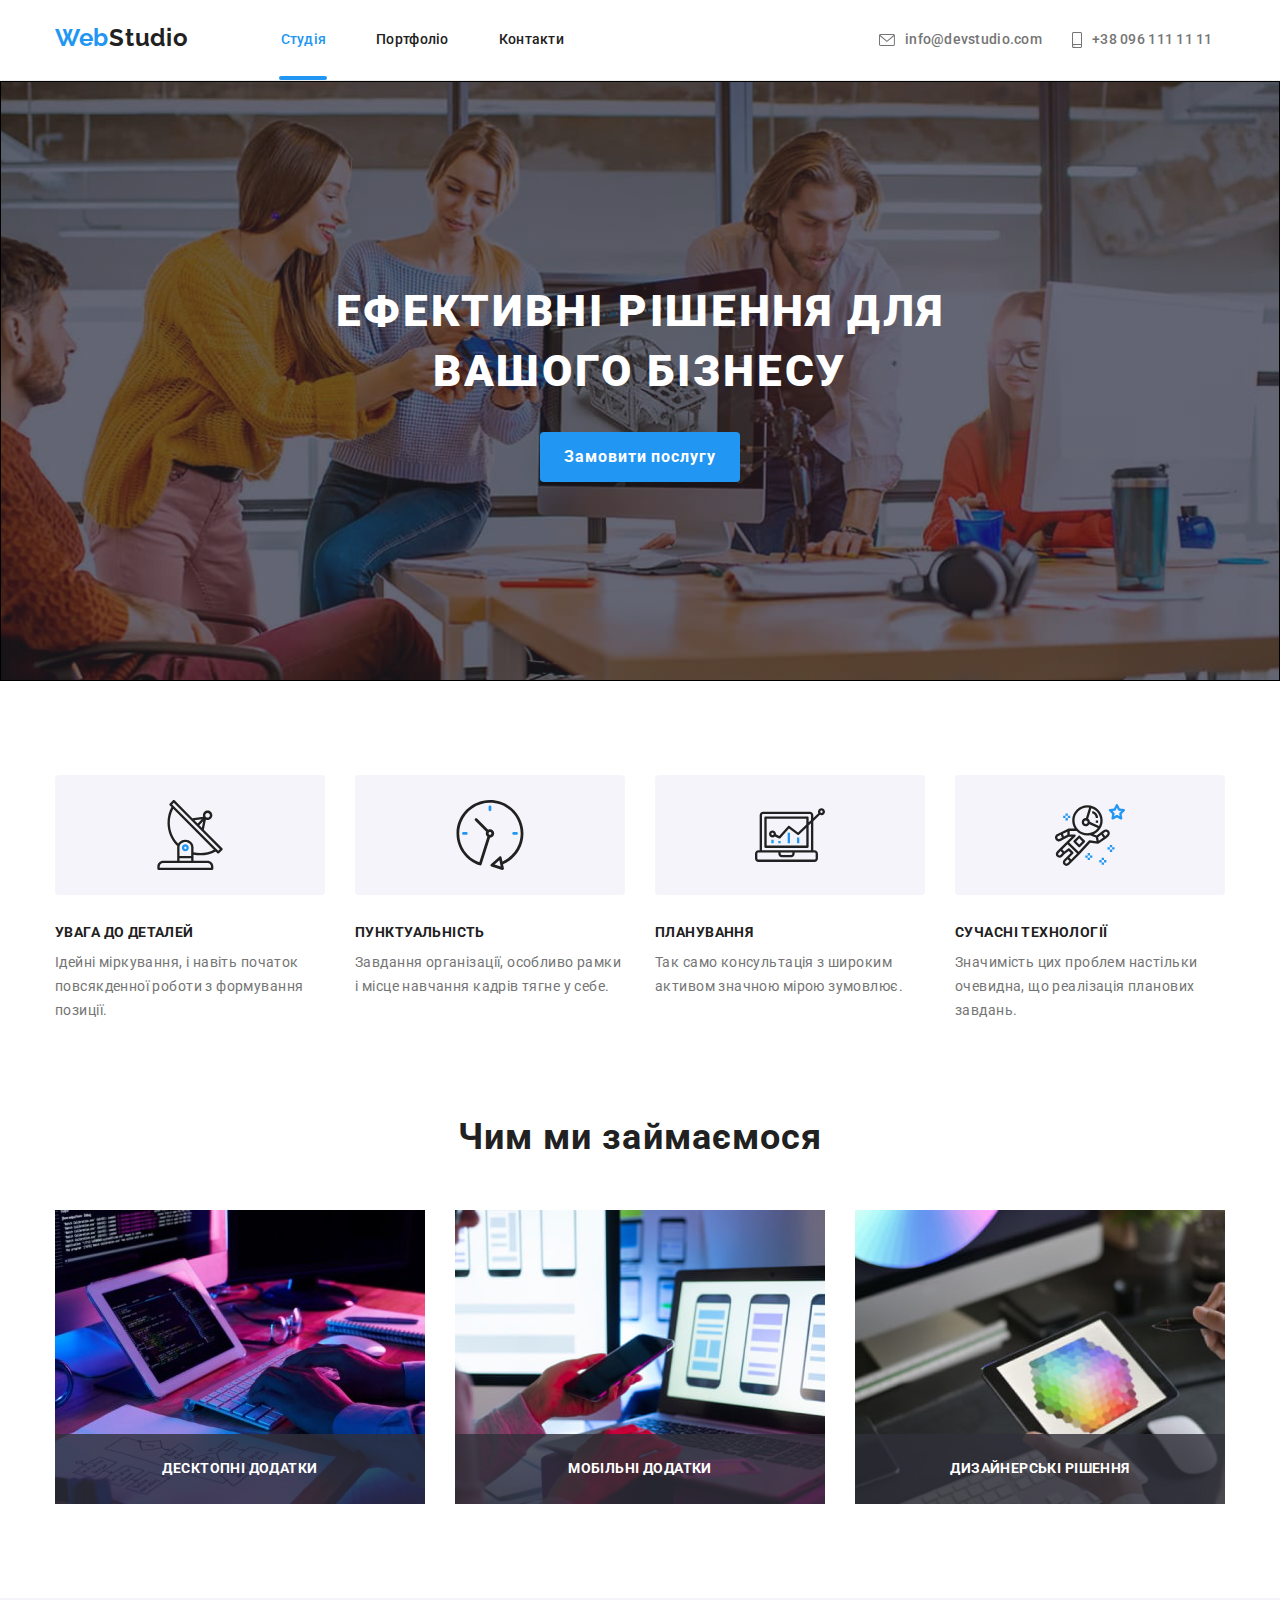
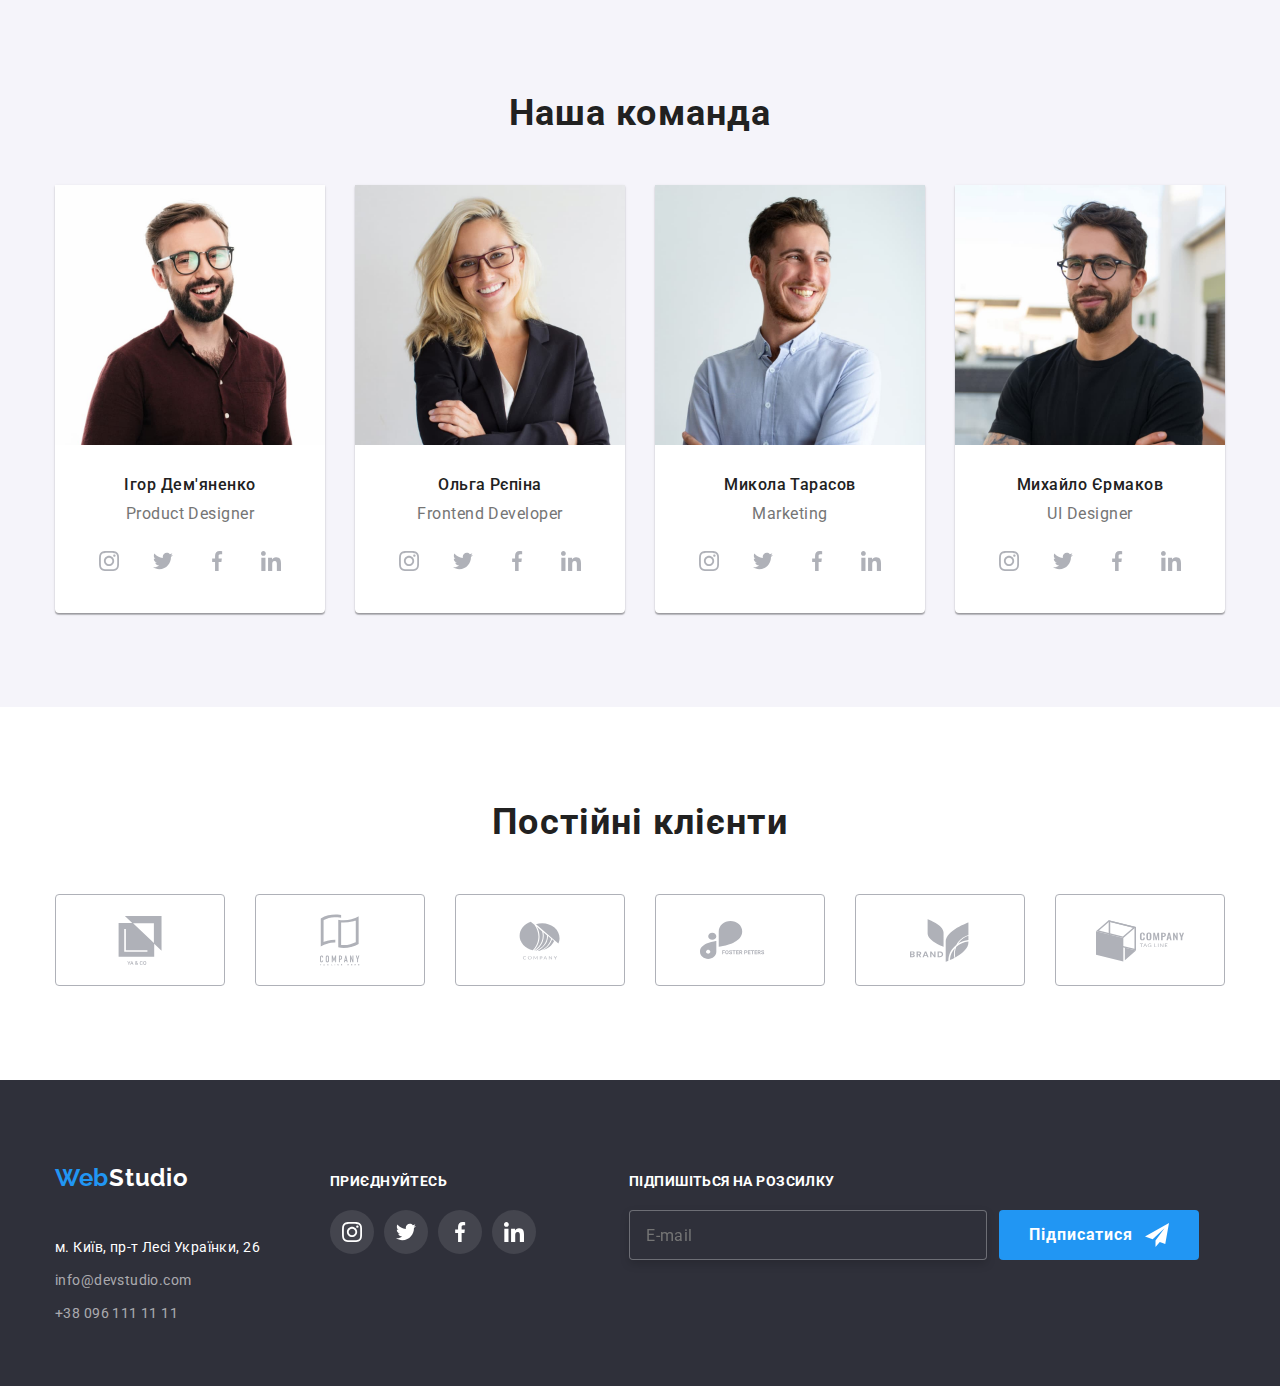
==== index.html @ 79aed702 "header-changes" ====
<!DOCTYPE html>
<html lang="en">
<head>
    <meta charset="UTF-8">
    <meta http-equiv="X-UA-Compatible" content="IE=edge">
    <meta name="viewport" content="width=device-width, initial-scale=1.0">
    <title>Document</title>
    <link href="https://fonts.googleapis.com/css2?family=Raleway:wght@700&family=Roboto:wght@400;500;700;900&display=swap"
        rel="stylesheet">
    
    <link rel="stylesheet" href="./css/main.min.css">
</head>
<body class="main-page">
     <header class="page-header">
      <div class="container flex-container">

        <div class="mobile-header">
        <a href="./index.html" class="logo"
          ><span class="logo__name-start">Web</span
          ><span class="logo__name-end logo__name-end--black">Studio</span>
        </a>

        <button
          class="menu-toggle js-open-menu"
          type="button"
          aria-expanded="false"
          aria-controls="menu-container"
        >
          <svg
            class="icon-menu"
            width="24"
            height="24"
            aria-label="Перемикач мобільного меню"
          >
            <use href="./images/icons.svg#icon-menu"></use>
          </svg>
        </button>
        </div>
        <div class="menu">
          <nav class="site-nav">
            <ul class="list-navigation">
              <li class="list-navigation__item">
                <a href="./index.html" class="list-navigation__link list-navigation__link--studio-current">Студія</a>
              </li>
              <li class="list-navigation__item">
                <a
                  href="./portfolio.html"
                  class="list-navigation__link"
                  >Портфоліо
                </a>
              </li>
              <li class="list-navigation__item">
                <a href="" class="list-navigation__link">Контакти</a>
              </li>
            </ul>

            <ul class="header-contacts">
              <li class="header-contacts__item">
                <a
                  href="mailto:info@devstudio.com"
                  class="header-contacts__link header-contacts__link--mail"
                >
                  <svg class="header-contacts__icon" width="16" height="12">
                    <use href="./images/icons.svg#icon-envelope"></use></svg
                  >info@devstudio.com
                </a>
              </li>
              <li class="header-contacts__item">
                <a
                  href="tel:+380961111111"
                  class="header-contacts__link header-contacts__link--number"
                >
                  <svg class="header-contacts__icon" width="10" height="16">
                    <use href="./images/icons.svg#icon-smartphone"></use></svg
                  >+38 096 111 11 11
                </a>
              </li>
            </ul>
          </nav>
        </div>
        </div>
      </div>
    </header>

     <div class="menu-container js-menu-container" id="mobile-menu" >
      <button
        class="menu-toggle js-close-menu"
        type="button"
        aria-expanded="false"
        aria-controls="menu-container"
      >
        <svg
          class="icon-menu"
          width="24"
          height="24"
          aria-label="Перемикач мобільного меню"
        >
          <use
            class="icon-close-mobile"
            href="/images/icons.svg#icon-close-mobile"
          ></use>
        </svg>
      </button>
          <div class="mobile-menu">
      <nav class="site-nav">
        <ul class="list-navigation">
          <li class="list-navigation__item">
            <a href="./index.html" class="list-navigation__link list-navigation__link--studio-current">Студія</a>
          </li>
          <li class="list-navigation__item">
            <a
              href="./portfolio.html"
              class="list-navigation__link"
              >Портфоліо
            </a>
          </li>
          <li class="list-navigation__item">
            <a href="" class="list-navigation__link">Контакти</a>
          </li>
        </ul>

        <ul class="header-contacts">
          <li class="header-contacts__item">
            <a
              href="mailto:info@devstudio.com"
              class="header-contacts__link header-contacts__link--mail"
            >
              <svg class="header-contacts__icon" width="16" height="12">
                <use href="./images/icons.svg#icon-envelope"></use></svg
              >info@devstudio.com
            </a>
          </li>
          <li class="header-contacts__item">
            <a
              href="tel:+380961111111"
              class="header-contacts__link header-contacts__link--number"
            >
              <svg class="header-contacts__icon" width="10" height="16">
                <use href="./images/icons.svg#icon-smartphone"></use></svg
              >+38 096 111 11 11
            </a>
          </li>
        </ul>
        <ul class="social-media-list">
          <li class="social-media-list__item">
            <a class="social-media-list__link" href="#">Instagram</a>
          </li>
          <li class="social-media-list__item">
            <a class="social-media-list__link" href="#">Twitter</a>
          </li>
          <li class="social-media-list__item">
            <a class="social-media-list__link" href="#">Facebook</a>
          </li>
          <li
            class="social-media-list__item social-media-list__item--without-elem"
          >
            <a class="social-media-list__link" href="#">LinkedIn</a>
          </li>
        </ul>
      </nav>
      </div>
    </div>
    <main>
    <section class="hero">
        <div class="title-box">
        <h1 class="hero__title">Ефективні рішення для вашого бізнесу</h1>
        <button type="button" class="hero__button" data-modal-open>Замовити послугу</button>
        </div>
        <div class="backdrop  is-hidden" data-modal>
            <div class="modal">
                <button type="button" class="close-button" data-modal-close>
                    <svg width="18" height="18" class="close-button__icon">
                        <use href="./images/icons.svg#icon-close"></use>
                    </svg>
                </button>
            
               
                <form class="form">
                    <p class="form__title">Залиште свої дані, ми вам передзвонимо</p>
                <div class="form-field">
                <label for="name" class="form-field__name">Ім'я</label>
                <input type="text" name="name" id="name" class="form-field__input">
                <svg width="18" height="18" class="form-field__icon">
                    <use href="./images/icons.svg#icon-person"></use>
                    </svg>
                </div>
                <div class="form-field">
                <label id="tel" class="form-field__name">Телефон</label>
                
                <input type="text" name="tel" id="tel" class="form-field__input">
                <svg width="18" height="18" class="form-field__icon">
                    <use href="./images/icons.svg#icon-phone"></use>
                </svg>
                </div>
                <div class="form-field">
                <label for="email" class="form-field__name">Пошта</label>
                
                <input type="email" name="email" id="email" class="form-field__input">
                <svg width="18" height="18" class="form-field__icon">
                    <use href="./images/icons.svg#icon-email"></use>
                </svg>
                </div>
                <div class="form-field">
                <label for="comment" class="form-field__name">Коментар</label>
                <textarea name="comment" id="comment" placeholder="Введіть текст" class="form-field__comment"></textarea>
                </div>
                <div class="policy">
                <label for="policy" class="policy__text">
                    <input type="checkbox" name="policy" id="policy" class="policy__checkbox">
                    <svg width="11" height="8" class="policy__icon">
                        <use href="./images/icons.svg#icon-check"></use>
                    </svg>
                    Погоджуюся з розсилкою та приймаю<a href="#" class="policy__link">Умови договору</a></label>
                </div>
                <button type="submit" class="form__button">Відправити</button>
                </form>
            </div>
        </div>
    </section>
    <div>
        <section class="properties">
            <div class="container">
            <h2 class="visually-hidden">Особливості</h2>
            <ul class="peculiarities">
                <li class="peculiarities__item">
                    <div class="peculiarities__image">
                        <svg width="70" height="70">
                            <use href="./images/icons.svg#icon-antenna"></use>
                        </svg>
                    </div>
                    <h3 class="peculiarities__title">УВАГА ДО ДЕТАЛЕЙ</h3>
                    <p class="peculiarities__text">Ідейні міркування, і навіть початок повсякденної роботи з формування позиції.</p>
                </li>
                <li class="peculiarities__item">
                     <div class="peculiarities__image">
                        <svg width="70" height="70">
                            <use href="./images/icons.svg#icon-clock"></use>
                        </svg>
                     </div>                     
                    <h3 class="peculiarities__title">ПУНКТУАЛЬНІСТЬ</h3>
                    <p class="peculiarities__text">Завдання організації, особливо рамки і місце навчання кадрів тягне у себе.</p>
                </li>
                <li class="peculiarities__item">
                     <div class="peculiarities__image">
                        <svg width="70" height="70">
                            <use href="./images/icons.svg#icon-diagram"></use>
                        </svg>
                     </div>
                    <h3 class="peculiarities__title">ПЛАНУВАННЯ</h3>
                    <p class="peculiarities__text">Так само консультація з широким активом значною мірою зумовлює.</p>
                </li>
                <li class="peculiarities__item">
                     <div class="peculiarities__image">
                        <svg width="70" height="70">
                            <use href="./images/icons.svg#icon-astronaut"></use>
                        </svg>
                     </div>
                    <h3 class="peculiarities__title">СУЧАСНІ ТЕХНОЛОГІЇ</h3>
                    <p class="peculiarities__text">Значимість цих проблем настільки очевидна, що реалізація планових завдань.</p>
                </li>
            </ul>
        </div>
                </section>
             <section class="description">
                <div class="container">
            <h2 class="title">Чим ми займаємося</h2>
            <ul class="works">
                <li class="works__item">
                    <div>
                    <img src="./images/box1.jpg" alt="Робота з десктоп" width="370" height="294" class="works__image">
                    </div>
                    <p class="works__label">Десктопні додатки</p>
                </li>
                <li class="works__item">
                    <div>
                    <img src="./images/box2.jpg" alt="Робота з мобільними пристроями" width="370" height="294" class="works__image">
                    </div>
                    <p class="works__label">Мобільні додатки</p>
                </li>
                <li class="works__item">
                    <div>
                    <img src="./images/box3.jpg" alt="Робота з планшетами" width="370" height="294" class="works__image">
                    </div>
                    <p class="works__label">Дизайнерські рішення</p>
                </li>
            </ul>
            </div>
        </section>
   
    <section class="team-section">
        <div class="container">
        <h2 class="title">Наша команда</h2>
        <ul class="team">
            <li class="team__item">
                <div class="team__content">
                    
               <img src="./images/photo1.jpg" alt="Фото Ігора" class="team__photo">
               
               <h3 class="team__name">Ігор Дем'яненко</h3>
                <p class="team__position">Product Designer</p>
                <ul class="soc-med">
                    <li class="soc-med__item">
                        <a href="" class="soc-med__link">
                            <svg width="20" height="20">
                                <use href="./images/icons.svg#icon-instagram"></use>
                            </svg>
                        </a>
                    </li>
                    <li class="soc-med__item">
                        <a href="" class="soc-med__link">
                            <svg width="20" height="20">
                                <use href="./images/icons.svg#icon-twitter"></use>
                            </svg>
                        </a>
                    </li>
                    <li class="soc-med__item">
                        <a href="" class="soc-med__link">
                            <svg width="20" height="20">
                                <use href="./images/icons.svg#icon-facebook"></use>
                            </svg>
                        </a>
                    </li>
                    <li class="soc-med__item">
                        <a href="" class="soc-med__link">
                            <svg width="20" height="20">
                                <use href="./images/icons.svg#icon-linkedin"></use>
                            </svg>
                        </a>
                    </li>
                </ul>
               
            </div>
            </li>
            <li class="team__item">
                <div class="team__content">
                    
                <img src="./images/photo2.jpg" alt="Фото Ольги" class="team__photo">
                
                <h3 class="team__name">Ольга Рєпіна</h3>
                <p class="team__position">Frontend Developer</p>
                <ul class="soc-med">
                    <li class="soc-med__item">
                        <a href="" class="soc-med__link">
                            <svg width="20" height="20">
                                <use href="./images/icons.svg#icon-instagram"></use>
                            </svg>
                        </a>
                    </li>
                    <li class="soc-med__item">
                        <a href="" class="soc-med__link">
                            <svg width="20" height="20">
                                <use href="./images/icons.svg#icon-twitter"></use>
                            </svg>
                        </a>
                    </li>
                    <li class="soc-med__item">
                        <a href="" class="soc-med__link">
                            <svg width="20" height="20">
                                <use href="./images/icons.svg#icon-facebook"></use>
                            </svg>
                        </a>
                    </li>
                    <li class="soc-med__item">
                        <a href="" class="soc-med__link">
                            <svg width="20" height="20">
                                <use href="./images/icons.svg#icon-linkedin"></use>
                            </svg>
                        </a>
                    </li>
                </ul>
                </div>
            </li>
            <li class="team__item">
                <div class="team__content">
                    
                <img src="./images/photo3.jpg" alt="Фото Миколи" class="team__photo">
                
                <h3 class="team__name">Микола Тарасов</h3>
                <p class="team__position">Marketing</p>
            <ul class="soc-med">
                <li class="soc-med__item">
                    <a href="" class="soc-med__link">
                        <svg width="20" height="20">
                            <use href="./images/icons.svg#icon-instagram"></use>
                        </svg>
                    </a>
                </li>
                <li class="soc-med__item">
                    <a href="" class="soc-med__link">
                        <svg width="20" height="20">
                            <use href="./images/icons.svg#icon-twitter"></use>
                        </svg>
                    </a>
                </li>
                <li class="soc-med__item">
                    <a href="" class="soc-med__link">
                        <svg width="20" height="20">
                            <use href="./images/icons.svg#icon-facebook"></use>
                        </svg>
                    </a>
                </li>
                <li class="soc-med__item">
                    <a href="" class="soc-med__link">
                        <svg width="20" height="20">
                            <use href="./images/icons.svg#icon-linkedin"></use>
                        </svg>
                    </a>
                </li>
            </ul>
                </div>
            </li>
            <li class="team__item">
                <div class="team__content">
                    
                <img src="./images/photo4.jpg" alt="Фото Михайла" class="team__photo">
                
                <h3 class="team__name">Михайло Єрмаков</h3>
                <p class="team__position">UI Designer</p>
                <ul class="soc-med">
                    <li class="soc-med__item">
                        <a href="" class="soc-med__link">
                            <svg width="20" height="20">
                                <use href="./images/icons.svg#icon-instagram"></use>
                            </svg>
                        </a>
                    </li>
                    <li class="soc-med__item">
                        <a href="" class="soc-med__link">
                            <svg width="20" height="20">
                                <use href="./images/icons.svg#icon-twitter"></use>
                            </svg>
                        </a>
                    </li>
                    <li class="soc-med__item">
                        <a href="" class="soc-med__link">
                            <svg width="20" height="20">
                                <use href="./images/icons.svg#icon-facebook"></use>
                            </svg>
                        </a>
                    </li>
                    <li class="soc-med__item">
                        <a href="" class="soc-med__link">
                            <svg width="20" height="20">
                                <use href="./images/icons.svg#icon-linkedin"></use>
                            </svg>
                        </a>
                    </li>
                </ul>
                </div>
            </li>
        </ul>
        </div>
    </section>
    <section class="clients-section">
        <div class="container">
        <h2 class="title">Постійні клієнти</h2>
        <ul class="clients">
            <li class="clients__item">
                <a href="" class="clients__link">
                    <svg width="44.27" height="49.23">
                        <use href="./images/icons.svg#icon-group"></use>
                    </svg>
                </a>
            </li>
            <li class="clients__item">
                <a href="" class="clients__link">
                    <svg width="40" height="52">
                        <use href="./images/icons.svg#icon-group-1"></use>
                    </svg>
                </a>
            </li>
            <li class="clients__item">
                <a href="" class="clients__link">
                    <svg width="41" height="42.6">
                        <use href="./images/icons.svg#icon-group-2"></use>
                    </svg>
                </a>
            </li>
            <li class="clients__item">
                <a href="" class="clients__link">
                    <svg width="79.66" height="42.02">
                        <use href="./images/icons.svg#icon-group-3"></use>
                    </svg>
                </a>
            </li>
            <li class="clients__item">
                <a href="" class="clients__link">
                    <svg width="59" height="47">
                        <use href="./images/icons.svg#icon-group-4"></use>
                    </svg>
                </a>
            </li>
            <li class="clients__item">
                <a href="" class="clients__link">
                    <svg width="88.48" height="45.44">
                        <use href="./images/icons.svg#icon-group-5"></use>
                    </svg>
                </a>
            </li>
        </ul>
        </div>
    </section>
    </main>
    <footer class="footer">
        <div class="container footer-container">
            <div class="tablet-container"> 
               <div class="footer-adress">
                <a href="./index.html" class="logo"><span class="logo__name-start">Web</span><span class="logo__name-end logo__name-end--white">Studio</span></a>
            
                <address>
            <ul class="footer-contacts">
                <li class="footer-contacts__item">
                    <a href="https://www.google.com/maps/place/%D0%B1%D1%83%D0%BB%D1%8C%D0%B2%D0%B0%D1%80+%D0%9B%D0%B5%D1%81%D1%96+%D0%A3%D0%BA%D1%80%D0%B0%D1%97%D0%BD%D0%BA%D0%B8,+26,+%D0%9A%D0%B8%D1%97%D0%B2,+02000/@50.4265807,30.5361971,17z/data=!3m1!4b1!4m5!3m4!1s0x40d4cf0e033ecbe9:0x57a4dffefec77da0!8m2!3d50.4265807!4d30.5383858" target="_blank" title="noopener noreferrer" class="footer-contacts__link footer-contacts__link--white">м. Київ, пр-т Лесі Українки, 26
                    </a>
                </li>
                <li class="footer-contacts__item">
                     <a href="mailto:info@devstudio.com" class="footer-contacts__link">info@devstudio.com</a>
               </li>
               <li class="footer-contacts__item">
                    <a href="tel:+380961111111" class="footer-contacts__link">+38 096 111 11 11</a>
              </li>
            </ul>
        </address>
        </div>
        
        <div class="social-media">
        <p class="footer-text">приєднуйтесь</p>
        <ul class="footer-soc-med">
            <li class="soc-med__item">
                <a href="" class="soc-med__link soc-med__link--footer">
                    <svg width="20" height="20">
                        <use href="./images/icons.svg#icon-instagram"></use>
                    </svg>
                </a>
            </li>
            <li class="soc-med__item">
                <a href="" class="soc-med__link soc-med__link--footer">
                    <svg width="20" height="20">
                        <use href="./images/icons.svg#icon-twitter"></use>
                    </svg>
                </a>
            </li>
            <li class="soc-med__item">
                <a href="" class="soc-med__link soc-med__link--footer">
                    <svg width="20" height="20">
                        <use href="./images/icons.svg#icon-facebook"></use>
                    </svg>
                </a>
            </li>
            <li class="soc-med__item">
                <a href="" class="soc-med__link soc-med__link--footer">
                    <svg width="20" height="20">
                        <use href="./images/icons.svg#icon-linkedin"></use>
                    </svg>
                </a>
            </li>
        </ul>
        </div>
        </div>
        <div class="footer-send">
            <div class="field">
        <label for="send" class="field__label">Підпишіться на розсилку</label>
        <input type="email" name="send" id="send" placeholder="E-mail" class="field__input">
            </div>
        <button type="submit" class="send-button">Підписатися
            <svg width="24" height="24" class="send-button__icon">
                <use href="./images/icons.svg#icon-send"></use>
            </svg>
        </button>
        </div>

        </div>
      
    </footer>
    <script src="./mobile-menu.js"></script>
    <script src="./modal.js"></script>

</body>
</html>
---- css/main.min.css ----
/*! modern-normalize v1.1.0 | MIT License | https://github.com/sindresorhus/modern-normalize */*,::before,::after{box-sizing:border-box}html{line-height:1.15;-webkit-text-size-adjust:100%;-moz-tab-size:4;tab-size:4}body{margin:0;font-family:system-ui,-apple-system,"Segoe UI",Roboto,Helvetica,Arial,sans-serif,"Apple Color Emoji","Segoe UI Emoji"}hr{height:0;color:inherit}abbr[title]{text-decoration:underline dotted}b,strong{font-weight:bolder}code,kbd,samp,pre{font-family:ui-monospace,SFMono-Regular,Consolas,"Liberation Mono",Menlo,monospace;font-size:1em}small{font-size:80%}sub,sup{font-size:75%;line-height:0;position:relative;vertical-align:baseline}sub{bottom:-0.25em}sup{top:-0.5em}table{text-indent:0;border-color:inherit}button,input,optgroup,select,textarea{font-family:inherit;font-size:100%;line-height:1.15;margin:0}button,select{text-transform:none}button,[type=button],[type=reset],[type=submit]{-webkit-appearance:button}::-moz-focus-inner{border-style:none;padding:0}:-moz-focusring{outline:1px dotted ButtonText}:-moz-ui-invalid{box-shadow:none}legend{padding:0}progress{vertical-align:baseline}::-webkit-inner-spin-button,::-webkit-outer-spin-button{height:auto}[type=search]{-webkit-appearance:textfield;outline-offset:-2px}::-webkit-search-decoration{-webkit-appearance:none}::-webkit-file-upload-button{-webkit-appearance:button;font:inherit}summary{display:list-item}.visually-hidden{position:absolute;width:1px;height:1px;margin:-1px;border:0;padding:0;white-space:nowrap;clip-path:inset(100%);clip:rect(0 0 0 0);overflow:hidden}.send-button,.form__button,.hero__button{display:flex;align-items:center;justify-content:center;font-weight:700;font-size:16px;line-height:1.87;letter-spacing:.06em;border:none;border-radius:4px;min-width:200px;height:50px;background-color:#2196f3;color:#fff;cursor:pointer}.main-page{color:#212121;background-color:#fff;font-family:Roboto,sans-serif;letter-spacing:.03em}.container{padding-left:15px;padding-right:15px;margin-left:auto;margin-right:auto}@media screen and (min-width: 480px){.container{width:480px}}@media screen and (min-width: 768px){.container{width:768px}}@media screen and (min-width: 1200px){.container{width:1200px}}@media screen and (min-width: 480px)and (max-width: 767px){.container{position:relative;overflow:hidden}}p,h1,h2,h3{margin-top:0;margin-bottom:0}ul{list-style:none;margin:0;padding:0}a{color:inherit;text-decoration:none;transition-duration:250ms;transition-timing-function:cubic-bezier(0.4, 0, 0.2, 1)}img{display:block;height:auto;width:100%}.page-header{border-bottom:1px solid #ececec}.flex-container{display:flex}@media screen and (min-width: 768px){.site-nav{display:flex;align-items:center;justify-content:center}}@media screen and (max-width: 767px){.mobile-header{display:flex}}@media screen and (max-width: 767px){.menu-toggle{display:flex;align-items:center;justify-content:center;min-width:40px;min-height:40px;border:none;background-color:rgba(0,0,0,0);padding:0;margin-left:276px;margin-top:auto;margin-bottom:auto;cursor:pointer}}@media screen and (min-width: 768px){.menu-container,.menu-toggle{display:none}}@media screen and (max-width: 767px){.menu-container{z-index:10;position:absolute;background-color:#fff;top:0;right:0;width:100%;padding-top:48px;padding-left:40px;transform:translateX(100%);transition:transform 250ms cubic-bezier(0.4, 0, 0.2, 1)}.menu-container .menu-toggle{position:absolute;top:10px;right:15px;transition:color 250ms cubic-bezier(0.4, 0, 0.2, 1)}.menu-container .menu-toggle:hover,.menu-container .menu-toggle:focus{color:#2196f3}}@media screen and (max-width: 767px){.menu-container.is-open{transform:translateX(0)}}@media screen and (max-width: 767px){.menu{display:none}}@media screen and (max-width: 767px){.list-navigation{margin-bottom:302px}}@media screen and (min-width: 768px){.list-navigation{display:flex;align-items:center;justify-content:center;margin-left:87px;margin-right:96px}}@media screen and (min-width: 1200px){.list-navigation{margin-left:92px;margin-right:315px}}@media screen and (max-width: 767px){.list-navigation__item+.list-navigation__item{margin-top:35px}}@media screen and (min-width: 768px){.list-navigation__item:not(:last-child){margin-right:50px}}@media screen and (max-width: 767px){.list-navigation__link{font-weight:500;font-size:40px;line-height:1.17;letter-spacing:.02em}.list-navigation__link--studio-current,.list-navigation__link--portfolio-current{color:#2196f3}}@media screen and (min-width: 768px){.list-navigation__link{display:flex;align-items:center;justify-content:center;font-weight:500;font-size:14px;line-height:1.14;letter-spacing:.02em;padding-top:32px;padding-bottom:32px;color:#212121}.list-navigation__link--studio-current,.list-navigation__link--portfolio-current{position:relative;color:#2196f3}.list-navigation__link--studio-current::after,.list-navigation__link--portfolio-current::after{position:absolute;bottom:0;content:"";width:100%;height:4px;border-radius:2px;background-color:#2196f3}.list-navigation__link:hover,.list-navigation__link:focus{color:#2196f3;transform:250ms cubic-bezier(0.4, 0, 0.2, 1)}}@media screen and (min-width: 768px)and (min-width: 1200px){.list-navigation__link--studio-current::after{width:48px}.list-navigation__link--portfolio-current::after{width:78px}}@media screen and (max-width: 767px){.header-contacts{display:flex;flex-direction:column-reverse;margin-bottom:64px}}@media screen and (min-width: 1200px){.header-contacts{display:flex;align-items:center;justify-content:center}}@media screen and (max-width: 767px){.header-contacts__item+.header-contacts__item{margin-bottom:32px}}@media screen and (min-width: 768px)and (max-width: 1199px){.header-contacts__item+.header-contacts__item{margin-top:10px}}@media screen and (min-width: 1200px){.header-contacts__item+.header-contacts__item{margin-left:30px}}.header-contacts__link{color:#757575}@media screen and (max-width: 767px){.header-contacts__link--number{font-weight:500;font-size:34px;line-height:1.18;letter-spacing:.02em;color:#2196f3}.header-contacts__link--mail{font-weight:500;font-size:24px;line-height:1.17;letter-spacing:.02em}}@media screen and (min-width: 768px){.header-contacts__link{font-weight:500;font-size:12px;line-height:1.17;letter-spacing:.02em;display:flex}}@media screen and (min-width: 1200px){.header-contacts__link{display:flex;align-items:center;justify-content:center;font-weight:500;font-size:14px;line-height:1.14;letter-spacing:.02em;padding-top:32px;padding-bottom:32px}.header-contacts__link:hover,.header-contacts__link:focus{color:#2196f3;transform:250ms cubic-bezier(0.4, 0, 0.2, 1)}}@media screen and (max-width: 767px){.header-contacts__icon{display:none}}@media screen and (min-width: 768px){.header-contacts__icon{margin-right:8px;fill:currentColor}}@media screen and (min-width: 1200px){.header-contacts__icon{margin-right:10px}}.social-media-list{display:none}@media screen and (max-width: 767px){.social-media-list{display:flex}}@media screen and (max-width: 767px){.social-media-list__item{display:flex;align-items:center}.social-media-list__item::after{display:block;content:"";margin-right:10px;margin-left:10px;width:22px;height:0;border:1px solid rgba(33,33,33,.2);transform:rotate(90deg)}.social-media-list__item--without-elem::after{display:none}}@media screen and (max-width: 767px){.social-media-list__link{font-weight:500;font-size:18px;line-height:1.22;letter-spacing:.02em;color:#2196f3}}.logo{display:block;font-weight:700;font-size:24px;line-height:1.17;letter-spacing:.03em;font-family:Raleway,sans-serif;padding-top:24px;padding-bottom:24px}@media screen and (max-width: 767px){.logo{padding-top:16px;padding-bottom:16px}}.logo__name-start{color:#2196f3}.logo__name-end--black{color:#212121}.logo__name-end--white{color:#fff}.hero{padding-top:118px;padding-bottom:118px;height:400px;max-width:1600px;margin-left:auto;margin-right:auto;background-image:linear-gradient(to right, rgba(47, 48, 58, 0.4), rgba(47, 48, 58, 0.4)),url("../images/header-img.jpg");border:1px solid #000;background-repeat:no-repeat;background-position:center;background-size:cover;background-color:#c4c4c4}@media screen and (min-width: 1200px){.hero{padding-top:200px;padding-bottom:200px;height:600px}}.title-box{max-width:360px;margin-left:auto;margin-right:auto;text-align:center}@media screen and (min-width: 1200px){.title-box{max-width:700px}}.hero__title{font-weight:900;font-size:26px;line-height:1.61;letter-spacing:.06em;text-transform:uppercase;margin-bottom:30px;color:#fff}@media screen and (min-width: 1200px){.hero__title{font-weight:900;font-size:44px;line-height:1.36;letter-spacing:.06em}}.hero__button{margin-left:auto;margin-right:auto}@media screen and (min-width: 1200px){.hero__button{transition-duration:250ms;transition-timing-function:cubic-bezier(0.4, 0, 0.2, 1)}.hero__button .hero-button:hover,.hero__button .hero-button:focus{background-color:#188ce8;transform:250ms cubic-bezier(0.4, 0, 0.2, 1)}}.backdrop{position:fixed;top:0;left:0;width:100%;height:100%;background-color:rgba(0,0,0,.2);opacity:1;transition:opacity 250ms cubic-bezier(0.4, 0, 0.2, 1);z-index:9;overflow-y:scroll}.backdrop.is-hidden{opacity:0;pointer-events:none}.backdrop.is-hidden.modal{transform:translate(-50%, -50%)}.modal{position:absolute;width:450px;height:609px;border-radius:4px;background-color:#fff;top:50%;left:50%;transform:translate(-50%, -50%);transition:transform 250ms cubic-bezier(0.4, 0, 0.2, 1)}@media screen and (min-width: 1200px){.modal{width:528px;height:581px}}.close-button{position:absolute;top:8px;right:8px;width:30px;height:30px;padding:6px;border-radius:50%;background-color:#fff;border:1px solid rgba(0,0,0,.1);cursor:pointer}.close-button:hover,.close-button:focus{fill:#2196f3}.form{padding:40px 40px}.form__title{font-weight:700;font-size:20px;line-height:1.15;letter-spacing:.03em;margin-bottom:12px;text-align:center}.form-field{position:relative;display:flex;flex-direction:column;margin-bottom:10px}.form-field__name{font-weight:400;font-size:12px;line-height:1.16;letter-spacing:.01em;margin-bottom:4px;text-align:left;color:#757575}.form-field__input{height:40px;padding:11px 12px 11px 42px;border:1px solid rgba(33,33,33,.2);border-radius:4px}.form-field__input:hover,.form-field__input:focus{border:1px solid #2196f3;cursor:pointer}.form-field__icon{position:absolute;bottom:11px;left:12px}.form-field__input:focus+.form-field__icon{fill:#2196f3}.form-field__comment{font-weight:400;font-size:12px;line-height:1.16;letter-spacing:.01em;color:#757575;height:120px;padding:12px 16px;border:1px solid rgba(33,33,33,.2);border-radius:4px;resize:none}.policy{margin-top:20px;margin-bottom:30px}.policy__text{display:inline-flex;font-weight:400;font-size:12px;line-height:1.16;letter-spacing:.03em;color:#757575}@media screen and (min-width: 1200px){.policy__text{font-weight:400;font-size:14px;line-height:1.71;letter-spacing:.03em}}.policy__link{margin-left:4px;color:#2196f3}.policy__checkbox{appearance:none;position:absolute}.policy__icon{width:16px;height:15px;border:1px solid #000;border-width:2px;border-radius:2px;margin-right:9px;fill:#fff}.policy__checkbox:checked+.policy__icon{background-color:#2196f3;background-origin:content-box;border-color:#2196f3}.form__button{margin-right:auto;margin-left:auto}.form__button:hover,.form__button:focus{background-color:#188ce8}.properties{padding-top:60px;padding-bottom:60px}@media screen and (min-width: 1200px){.properties{padding-top:94px;padding-bottom:0}}.peculiarities{display:flex;flex-wrap:wrap;gap:30px}.peculiarities__item{flex-basis:100%}@media screen and (min-width: 768px){.peculiarities__item{flex-basis:calc((100% - 30px)/2)}}@media screen and (min-width: 1200px){.peculiarities__item{flex-basis:calc((100% - 90px)/4)}}.peculiarities__image{padding:25px 190px;height:120px;border-radius:4px;background-color:#f5f4fa;margin-bottom:30px}@media screen and (min-width: 768px){.peculiarities__image{padding:25px 142px}}@media screen and (min-width: 1200px){.peculiarities__image{padding:25px 100px}}.peculiarities__title{font-weight:700;font-size:14px;line-height:1.14;letter-spacing:.03em;text-transform:uppercase;text-align:center;margin-bottom:10px}@media screen and (min-width: 1200px){.peculiarities__title{text-align:left}}.peculiarities__text{font-weight:400;font-size:14px;line-height:1.7;letter-spacing:.03em;color:#757575}.description{padding-top:94px;padding-bottom:94px}@media screen and (max-width: 1199px){.description{display:none}}.works{display:flex;flex-wrap:wrap;gap:30px}.works__item{position:relative;display:block;z-index:1;flex-basis:calc((100% - 60px)/3)}.works__label{position:absolute;bottom:0;font-weight:700;font-size:14px;line-height:1.14;letter-spacing:.03em;text-align:center;text-transform:uppercase;height:70px;width:100%;background-color:rgba(47,48,58,.8);color:#fff;padding-top:27px;padding-bottom:27px}.team-section{padding-top:60px;padding-bottom:60px;background-color:#f5f4fa}@media screen and (min-width: 1200px){.team-section{padding-top:94px;padding-bottom:94px}}.title{font-weight:700;font-size:28px;line-height:1.18;letter-spacing:.03em;text-align:center;margin-bottom:30px}@media screen and (min-width: 1200px){.title{font-weight:700;font-size:36px;line-height:1.2;letter-spacing:.03em;margin-bottom:50px}}@media screen and (min-width: 768px){.team{display:flex;flex-wrap:wrap;gap:30px}}@media screen and (max-width: 767px){.team__item{width:450px}.team__item:not(:last-child){margin-bottom:30px}}@media screen and (min-width: 768px){.team__item{width:calc((100% - 30px)/2)}}@media screen and (min-width: 1200px){.team__item{width:calc((100% - 90px)/4)}}.team__content{background-color:#fff;text-align:center;padding-bottom:24px;box-shadow:0px 1px 3px rgba(0,0,0,.12),0px 1px 1px rgba(0,0,0,.14),0px 2px 1px rgba(0,0,0,.2);border-radius:0px 0px 4px 4px}@media screen and (min-width: 1200px){.team__content{padding-bottom:30px}}.team__photo{margin-bottom:30px}.team__name{font-weight:500;font-size:16px;line-height:1.2;letter-spacing:.03em;margin-bottom:10px}.team__position{font-weight:400;font-size:16px;line-height:1.2;letter-spacing:.03em;color:#757575;margin-bottom:16px}.soc-med{display:flex;align-items:center;justify-content:center}.soc-med__item+.soc-med__item{margin-left:10px}.soc-med__link{display:flex;align-items:center;justify-content:center;width:44px;height:44px;fill:#afb1b8}@media screen and (min-width: 1200px){.soc-med__link{border-radius:50%;transition-duration:250ms;transition-timing-function:cubic-bezier(0.4, 0, 0.2, 1)}.soc-med__link:hover,.soc-med__link:focus{fill:#fff;background-color:#2196f3;transform:250ms cubic-bezier(0.4, 0, 0.2, 1)}}.clients-section{padding-top:60px;padding-bottom:60px}@media screen and (min-width: 1200px){.clients-section{padding-top:94px;padding-bottom:94px}}.clients{display:flex;flex-wrap:wrap;gap:30px}.clients__item{flex-basis:calc((100% - 30px)/2)}@media screen and (min-width: 768px){.clients__item{flex-basis:calc((100% - 60px)/3)}}@media screen and (min-width: 1200px){.clients__item{flex-basis:calc((100% - 150px)/6)}}.clients__link{display:flex;align-items:center;justify-content:center;color:#afb1b8;height:92px;border:1px solid currentColor;border-radius:4px;fill:currentColor;transition-duration:250ms;transition-timing-function:cubic-bezier(0.4, 0, 0.2, 1)}.clients__link:hover,.clients__link:focus{color:#2196f3;transform:250ms cubic-bezier(0.4, 0, 0.2, 1)}.footer{padding-top:60px;padding-bottom:60px;background-color:#2f303a}@media screen and (max-width: 767px){.footer-container{text-align:center}}@media screen and (min-width: 1200px){.footer-container{display:flex;align-items:baseline}}@media screen and (min-width: 768px){.tablet-container{display:flex;align-items:baseline}}@media screen and (min-width: 768px)and (max-width: 1199px){.footer-adress{text-align:center;margin-right:165px;margin-left:76px;margin-bottom:60px}}.footer-contacts{margin-top:20px}@media screen and (max-width: 1199px){.footer-contacts{margin-bottom:60px}}.footer-contacts__item:not(:last-child){margin-bottom:8px}@media screen and (min-width: 1200px){.footer-contacts__item:not(:last-child){margin-bottom:9px}}.footer-contacts__link{font-weight:400;font-size:14px;line-height:1.7;letter-spacing:.03em;font-style:normal;display:block;color:rgba(255,255,255,.6);transition-duration:250ms;transition-timing-function:cubic-bezier(0.4, 0, 0.2, 1)}.footer-contacts__link--white{color:#fff}@media screen and (min-width: 1200px){.footer-contacts__link:hover,.footer-contacts__link:focus{color:#2196f3;transform:250ms cubic-bezier(0.4, 0, 0.2, 1)}}@media screen and (min-width: 1200px){.social-media{margin-left:70px}}.footer-text{font-weight:700;font-size:14px;line-height:1.14;letter-spacing:.03em;text-transform:uppercase;color:#fff;margin-bottom:20px}@media screen and (max-width: 1199px){.footer-text{text-align:center}}.footer-soc-med{display:flex;align-items:center;justify-content:center}@media screen and (max-width: 767px){.footer-soc-med{margin-bottom:60px}}.soc-med__item+.soc-med__item{margin-left:10px}.soc-med__link--footer{border-radius:50px;fill:#fff;background-color:rgba(255,255,255,.1)}@media screen and (min-width: 1200px){.footer-send{display:flex;align-items:flex-end;margin-left:93px}}.field{display:flex;flex-direction:column}@media screen and (max-width: 1199px){.field{margin-bottom:20px}}.field__label{font-weight:700;font-size:14px;line-height:1.14;letter-spacing:.03em;text-transform:uppercase;color:#fff;text-align:center;margin-bottom:20px}@media screen and (min-width: 1200px){.field__label{text-align:left}}.field__input{font-weight:400;font-size:16px;line-height:1.25;letter-spacing:.03em;width:450px;height:50px;padding:15px 16px;border:1px solid rgba(255,255,255,.3);filter:drop-shadow(0px 4px 4px rgba(0, 0, 0, 0.15));border-radius:4px;background-color:#2f303a;color:rgba(255,255,255,.6);margin-left:auto;margin-right:auto}@media screen and (min-width: 1200px){.field__input{width:358px}}.send-button{margin-left:auto;margin-right:auto}@media screen and (min-width: 1200px){.send-button{margin-left:12px}}.send-button__icon{margin-left:12px}.main-section{padding-top:60px;padding-bottom:60px}@media screen and (min-width: 1200px){.main-section{padding-top:94px;padding-bottom:94px}}.button-list{display:flex;margin-bottom:40px}@media screen and (max-width: 767px){.button-list{flex-wrap:wrap}}@media screen and (min-width: 768px){.button-list{margin-bottom:30px;justify-content:center}}@media screen and (max-width: 767px){.button-list__item:not(:last-child){margin-right:8px;margin-bottom:15px}}@media screen and (min-width: 768px){.button-list__item+.button-list__item{margin-left:8px}}.button-list__unit{font-weight:500;font-size:16px;line-height:1.6;letter-spacing:.03em;min-width:73px;height:38px;padding:6px 22px;text-align:center;border-radius:4px;border:none;color:#212121;background-color:#f5f4fa;cursor:pointer;transition-duration:250ms;transition-timing-function:cubic-bezier(0.4, 0, 0.2, 1)}.button-list__unit:hover,.button-list__unit:focus{color:#fff;background-color:#2196f3;box-shadow:0px 4px 4px rgba(0,0,0,.25);transform:250ms cubic-bezier(0.4, 0, 0.2, 1)}@media screen and (min-width: 768px){.portfolio-list{display:flex;flex-wrap:wrap;gap:30px}}.portfolio-list__item{flex-basis:100%}@media screen and (max-width: 767px){.portfolio-list__item:not(:last-child){margin-bottom:30px}}@media screen and (min-width: 768px){.portfolio-list__item{flex-basis:calc((100% - 30px)/2)}}@media screen and (min-width: 1200px){.portfolio-list__item{flex-basis:calc((100% - 60px)/3)}}.portfolio-card{position:relative;overflow:hidden}.portfolio-card__content{font-weight:400;font-size:18px;line-height:1.55;letter-spacing:.03em;position:absolute;top:0;width:100%;height:100%;background-color:rgba(33,150,243,.9);opacity:0;color:#fff;padding-left:24px;padding-right:24px;padding-bottom:77px;transform:translateY(100%);transition:transform 250ms cubic-bezier(0.4, 0, 0.2, 1)}.portfolio-card__label{font-weight:700;font-size:18px;line-height:2;letter-spacing:.06em;margin-bottom:4px;color:#212121}.portfolio-card__text{font-weight:400;font-size:16px;line-height:1.9;letter-spacing:.03em;color:#757575}.portfolio-list__link{display:block;transition-duration:250ms;transition-timing-function:cubic-bezier(0.4, 0, 0.2, 1)}.portfolio-list__link:hover{box-shadow:0px 4px 4px rgba(0,0,0,.25);transform:250ms cubic-bezier(0.4, 0, 0.2, 1)}.portfolio-list__link:hover .portfolio-card__content{transform:translateY(0);opacity:1}.border{border-bottom:1px solid #eee;border-left:1px solid #eee;border-right:1px solid #eee;padding:20px 24px}/*# sourceMappingURL=main.min.css.map */
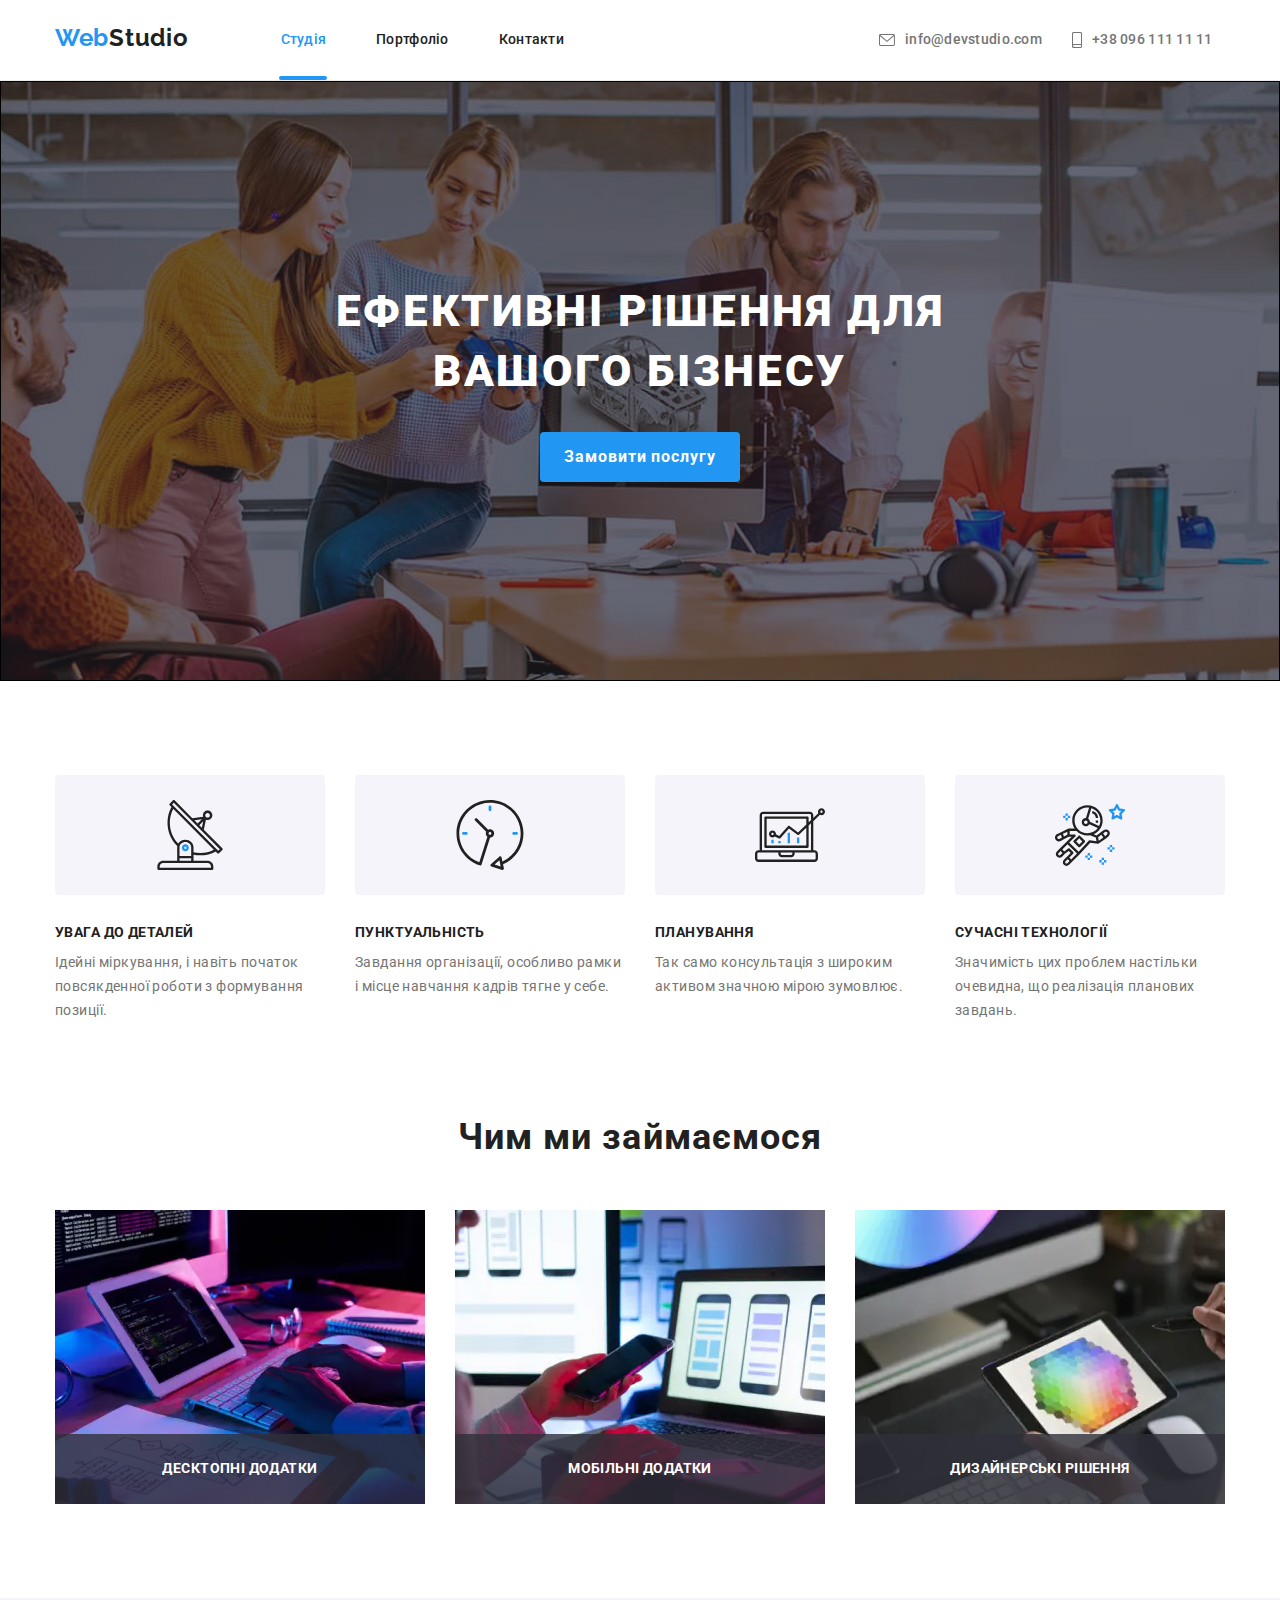
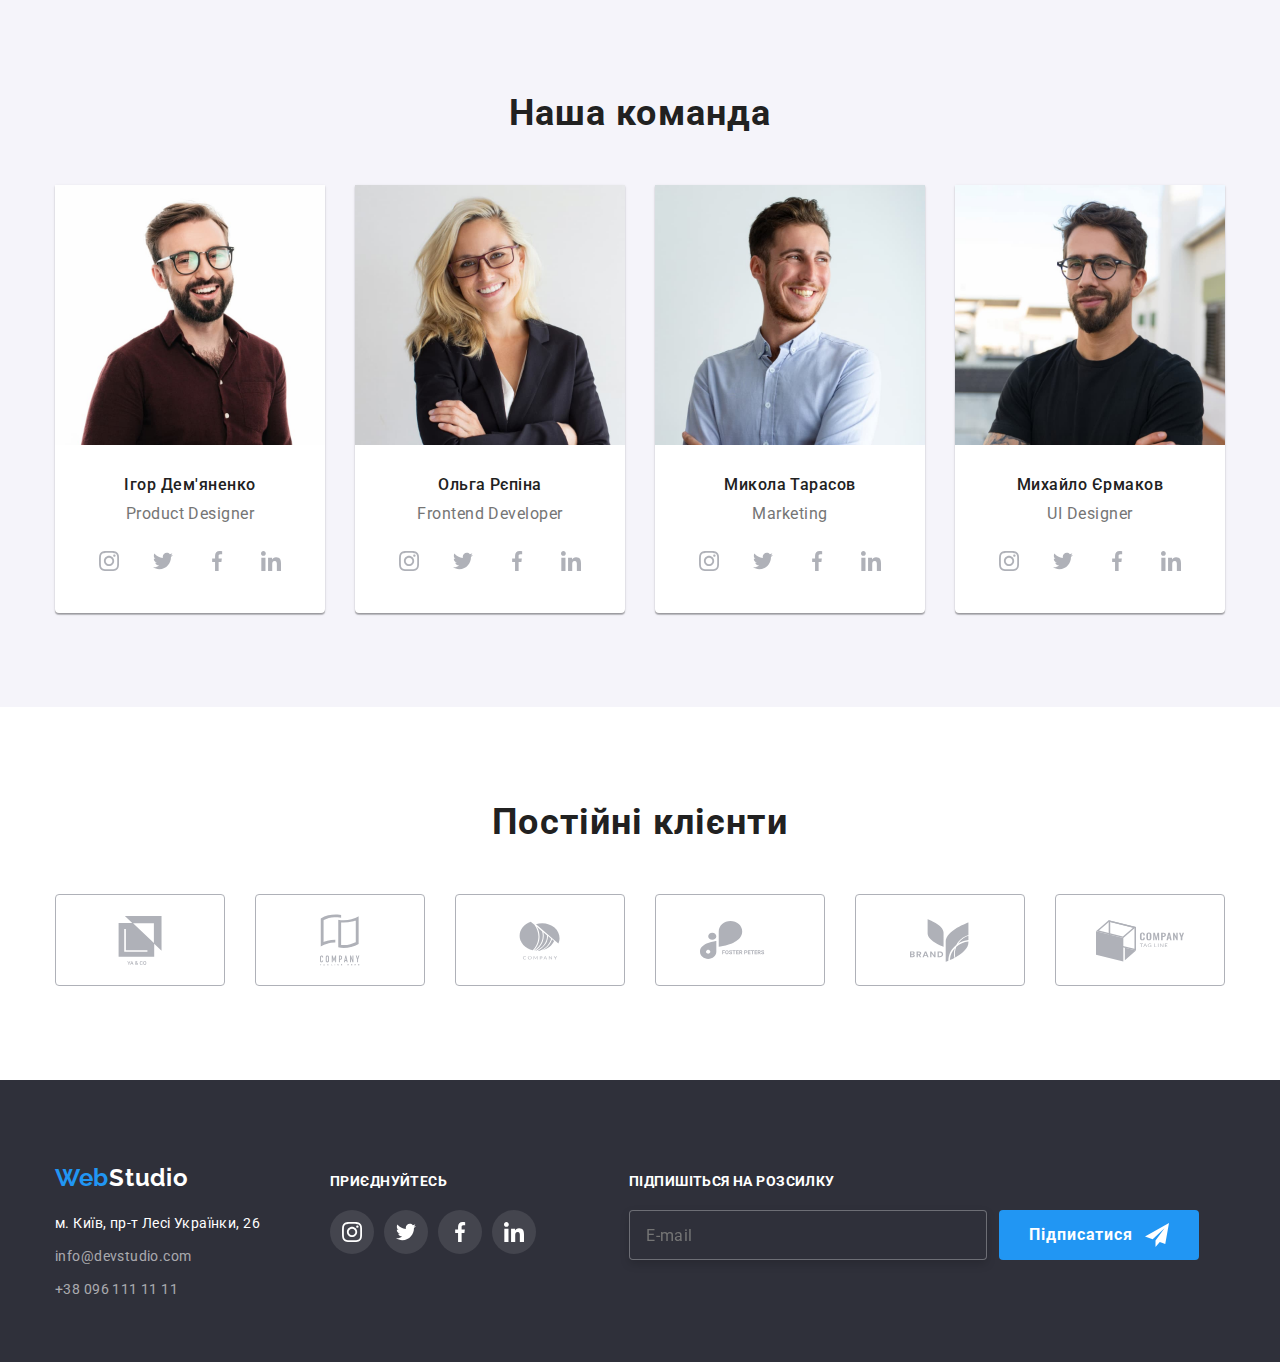
==== commit 1ba08008: "start img" ====
--- a/index.html
+++ b/index.html
@@ -97,7 +97,7 @@
         >
           <use
             class="icon-close-mobile"
-            href="/images/icons.svg#icon-close-mobile"
+            href="./images/icons.svg#icon-close-mobile"
           ></use>
         </svg>
       </button>
@@ -267,19 +267,40 @@
             <ul class="works">
                 <li class="works__item">
                     <div>
-                    <img src="./images/box1.jpg" alt="Робота з десктоп" width="370" height="294" class="works__image">
+                        <picture>
+                            <source srcset="./images/box1.webp 1x,
+                                            ./images/box1@2x.webp 2x" 
+                                             type="image/webp">
+                    <img srcset="./images/box1.jpg 1x,
+                                 ./images/box1@2x.jpg 2x" 
+                    src="./images/box1.jpg" alt="Робота з десктоп" width="370" height="294" class="works__image">
+                        </picture>
                     </div>
                     <p class="works__label">Десктопні додатки</p>
                 </li>
                 <li class="works__item">
                     <div>
-                    <img src="./images/box2.jpg" alt="Робота з мобільними пристроями" width="370" height="294" class="works__image">
+                        <picture>
+                            <source srcset="./images/box2.webp 1x,
+                                            ./images/box2@2x.webp 2x" 
+                                             type="image/webp">
+                    <img srcset="./images/box2.jpg 1x,
+                                 ./images/box2@2x.jpg 2x" 
+                         src="./images/box2.jpg" alt="Робота з мобільними пристроями" width="370" height="294" class="works__image">
+                        </picture>
                     </div>
                     <p class="works__label">Мобільні додатки</p>
                 </li>
                 <li class="works__item">
                     <div>
-                    <img src="./images/box3.jpg" alt="Робота з планшетами" width="370" height="294" class="works__image">
+                        <picture>
+                            <source srcset="./images/box3.webp 1x,
+                                            ./images/box3@2x.webp 2x" 
+                                             type="image/webp">
+                    <img srcset="./images/box3.jpg 1x,
+                                 ./images/box3@2x.jpg 2x" 
+                     src="./images/box3.jpg" alt="Робота з планшетами" width="370" height="294" class="works__image">
+                        </picture>
                     </div>
                     <p class="works__label">Дизайнерські рішення</p>
                 </li>
--- a/css/main.min.css
+++ b/css/main.min.css
@@ -1 +1 @@
-/*! modern-normalize v1.1.0 | MIT License | https://github.com/sindresorhus/modern-normalize */*,::before,::after{box-sizing:border-box}html{line-height:1.15;-webkit-text-size-adjust:100%;-moz-tab-size:4;tab-size:4}body{margin:0;font-family:system-ui,-apple-system,"Segoe UI",Roboto,Helvetica,Arial,sans-serif,"Apple Color Emoji","Segoe UI Emoji"}hr{height:0;color:inherit}abbr[title]{text-decoration:underline dotted}b,strong{font-weight:bolder}code,kbd,samp,pre{font-family:ui-monospace,SFMono-Regular,Consolas,"Liberation Mono",Menlo,monospace;font-size:1em}small{font-size:80%}sub,sup{font-size:75%;line-height:0;position:relative;vertical-align:baseline}sub{bottom:-0.25em}sup{top:-0.5em}table{text-indent:0;border-color:inherit}button,input,optgroup,select,textarea{font-family:inherit;font-size:100%;line-height:1.15;margin:0}button,select{text-transform:none}button,[type=button],[type=reset],[type=submit]{-webkit-appearance:button}::-moz-focus-inner{border-style:none;padding:0}:-moz-focusring{outline:1px dotted ButtonText}:-moz-ui-invalid{box-shadow:none}legend{padding:0}progress{vertical-align:baseline}::-webkit-inner-spin-button,::-webkit-outer-spin-button{height:auto}[type=search]{-webkit-appearance:textfield;outline-offset:-2px}::-webkit-search-decoration{-webkit-appearance:none}::-webkit-file-upload-button{-webkit-appearance:button;font:inherit}summary{display:list-item}.visually-hidden{position:absolute;width:1px;height:1px;margin:-1px;border:0;padding:0;white-space:nowrap;clip-path:inset(100%);clip:rect(0 0 0 0);overflow:hidden}.send-button,.form__button,.hero__button{display:flex;align-items:center;justify-content:center;font-weight:700;font-size:16px;line-height:1.87;letter-spacing:.06em;border:none;border-radius:4px;min-width:200px;height:50px;background-color:#2196f3;color:#fff;cursor:pointer}.main-page{color:#212121;background-color:#fff;font-family:Roboto,sans-serif;letter-spacing:.03em}.container{padding-left:15px;padding-right:15px;margin-left:auto;margin-right:auto}@media screen and (min-width: 480px){.container{width:480px}}@media screen and (min-width: 768px){.container{width:768px}}@media screen and (min-width: 1200px){.container{width:1200px}}@media screen and (min-width: 480px)and (max-width: 767px){.container{position:relative;overflow:hidden}}p,h1,h2,h3{margin-top:0;margin-bottom:0}ul{list-style:none;margin:0;padding:0}a{color:inherit;text-decoration:none;transition-duration:250ms;transition-timing-function:cubic-bezier(0.4, 0, 0.2, 1)}img{display:block;height:auto;width:100%}.page-header{border-bottom:1px solid #ececec}.flex-container{display:flex}@media screen and (min-width: 768px){.site-nav{display:flex;align-items:center;justify-content:center}}@media screen and (max-width: 767px){.mobile-header{display:flex}}@media screen and (max-width: 767px){.menu-toggle{display:flex;align-items:center;justify-content:center;min-width:40px;min-height:40px;border:none;background-color:rgba(0,0,0,0);padding:0;margin-left:276px;margin-top:auto;margin-bottom:auto;cursor:pointer}}@media screen and (min-width: 768px){.menu-container,.menu-toggle{display:none}}@media screen and (max-width: 767px){.menu-container{z-index:10;position:absolute;background-color:#fff;top:0;right:0;width:100%;padding-top:48px;padding-left:40px;transform:translateX(100%);transition:transform 250ms cubic-bezier(0.4, 0, 0.2, 1)}.menu-container .menu-toggle{position:absolute;top:10px;right:15px;transition:color 250ms cubic-bezier(0.4, 0, 0.2, 1)}.menu-container .menu-toggle:hover,.menu-container .menu-toggle:focus{color:#2196f3}}@media screen and (max-width: 767px){.menu-container.is-open{transform:translateX(0)}}@media screen and (max-width: 767px){.menu{display:none}}@media screen and (max-width: 767px){.list-navigation{margin-bottom:302px}}@media screen and (min-width: 768px){.list-navigation{display:flex;align-items:center;justify-content:center;margin-left:87px;margin-right:96px}}@media screen and (min-width: 1200px){.list-navigation{margin-left:92px;margin-right:315px}}@media screen and (max-width: 767px){.list-navigation__item+.list-navigation__item{margin-top:35px}}@media screen and (min-width: 768px){.list-navigation__item:not(:last-child){margin-right:50px}}@media screen and (max-width: 767px){.list-navigation__link{font-weight:500;font-size:40px;line-height:1.17;letter-spacing:.02em}.list-navigation__link--studio-current,.list-navigation__link--portfolio-current{color:#2196f3}}@media screen and (min-width: 768px){.list-navigation__link{display:flex;align-items:center;justify-content:center;font-weight:500;font-size:14px;line-height:1.14;letter-spacing:.02em;padding-top:32px;padding-bottom:32px;color:#212121}.list-navigation__link--studio-current,.list-navigation__link--portfolio-current{position:relative;color:#2196f3}.list-navigation__link--studio-current::after,.list-navigation__link--portfolio-current::after{position:absolute;bottom:0;content:"";width:100%;height:4px;border-radius:2px;background-color:#2196f3}.list-navigation__link:hover,.list-navigation__link:focus{color:#2196f3;transform:250ms cubic-bezier(0.4, 0, 0.2, 1)}}@media screen and (min-width: 768px)and (min-width: 1200px){.list-navigation__link--studio-current::after{width:48px}.list-navigation__link--portfolio-current::after{width:78px}}@media screen and (max-width: 767px){.header-contacts{display:flex;flex-direction:column-reverse;margin-bottom:64px}}@media screen and (min-width: 1200px){.header-contacts{display:flex;align-items:center;justify-content:center}}@media screen and (max-width: 767px){.header-contacts__item+.header-contacts__item{margin-bottom:32px}}@media screen and (min-width: 768px)and (max-width: 1199px){.header-contacts__item+.header-contacts__item{margin-top:10px}}@media screen and (min-width: 1200px){.header-contacts__item+.header-contacts__item{margin-left:30px}}.header-contacts__link{color:#757575}@media screen and (max-width: 767px){.header-contacts__link--number{font-weight:500;font-size:34px;line-height:1.18;letter-spacing:.02em;color:#2196f3}.header-contacts__link--mail{font-weight:500;font-size:24px;line-height:1.17;letter-spacing:.02em}}@media screen and (min-width: 768px){.header-contacts__link{font-weight:500;font-size:12px;line-height:1.17;letter-spacing:.02em;display:flex}}@media screen and (min-width: 1200px){.header-contacts__link{display:flex;align-items:center;justify-content:center;font-weight:500;font-size:14px;line-height:1.14;letter-spacing:.02em;padding-top:32px;padding-bottom:32px}.header-contacts__link:hover,.header-contacts__link:focus{color:#2196f3;transform:250ms cubic-bezier(0.4, 0, 0.2, 1)}}@media screen and (max-width: 767px){.header-contacts__icon{display:none}}@media screen and (min-width: 768px){.header-contacts__icon{margin-right:8px;fill:currentColor}}@media screen and (min-width: 1200px){.header-contacts__icon{margin-right:10px}}.social-media-list{display:none}@media screen and (max-width: 767px){.social-media-list{display:flex}}@media screen and (max-width: 767px){.social-media-list__item{display:flex;align-items:center}.social-media-list__item::after{display:block;content:"";margin-right:10px;margin-left:10px;width:22px;height:0;border:1px solid rgba(33,33,33,.2);transform:rotate(90deg)}.social-media-list__item--without-elem::after{display:none}}@media screen and (max-width: 767px){.social-media-list__link{font-weight:500;font-size:18px;line-height:1.22;letter-spacing:.02em;color:#2196f3}}.logo{display:block;font-weight:700;font-size:24px;line-height:1.17;letter-spacing:.03em;font-family:Raleway,sans-serif;padding-top:24px;padding-bottom:24px}@media screen and (max-width: 767px){.logo{padding-top:16px;padding-bottom:16px}}.logo__name-start{color:#2196f3}.logo__name-end--black{color:#212121}.logo__name-end--white{color:#fff}.hero{padding-top:118px;padding-bottom:118px;height:400px;max-width:1600px;margin-left:auto;margin-right:auto;background-image:linear-gradient(to right, rgba(47, 48, 58, 0.4), rgba(47, 48, 58, 0.4)),url("../images/header-img.jpg");border:1px solid #000;background-repeat:no-repeat;background-position:center;background-size:cover;background-color:#c4c4c4}@media screen and (min-width: 1200px){.hero{padding-top:200px;padding-bottom:200px;height:600px}}.title-box{max-width:360px;margin-left:auto;margin-right:auto;text-align:center}@media screen and (min-width: 1200px){.title-box{max-width:700px}}.hero__title{font-weight:900;font-size:26px;line-height:1.61;letter-spacing:.06em;text-transform:uppercase;margin-bottom:30px;color:#fff}@media screen and (min-width: 1200px){.hero__title{font-weight:900;font-size:44px;line-height:1.36;letter-spacing:.06em}}.hero__button{margin-left:auto;margin-right:auto}@media screen and (min-width: 1200px){.hero__button{transition-duration:250ms;transition-timing-function:cubic-bezier(0.4, 0, 0.2, 1)}.hero__button .hero-button:hover,.hero__button .hero-button:focus{background-color:#188ce8;transform:250ms cubic-bezier(0.4, 0, 0.2, 1)}}.backdrop{position:fixed;top:0;left:0;width:100%;height:100%;background-color:rgba(0,0,0,.2);opacity:1;transition:opacity 250ms cubic-bezier(0.4, 0, 0.2, 1);z-index:9;overflow-y:scroll}.backdrop.is-hidden{opacity:0;pointer-events:none}.backdrop.is-hidden.modal{transform:translate(-50%, -50%)}.modal{position:absolute;width:450px;height:609px;border-radius:4px;background-color:#fff;top:50%;left:50%;transform:translate(-50%, -50%);transition:transform 250ms cubic-bezier(0.4, 0, 0.2, 1)}@media screen and (min-width: 1200px){.modal{width:528px;height:581px}}.close-button{position:absolute;top:8px;right:8px;width:30px;height:30px;padding:6px;border-radius:50%;background-color:#fff;border:1px solid rgba(0,0,0,.1);cursor:pointer}.close-button:hover,.close-button:focus{fill:#2196f3}.form{padding:40px 40px}.form__title{font-weight:700;font-size:20px;line-height:1.15;letter-spacing:.03em;margin-bottom:12px;text-align:center}.form-field{position:relative;display:flex;flex-direction:column;margin-bottom:10px}.form-field__name{font-weight:400;font-size:12px;line-height:1.16;letter-spacing:.01em;margin-bottom:4px;text-align:left;color:#757575}.form-field__input{height:40px;padding:11px 12px 11px 42px;border:1px solid rgba(33,33,33,.2);border-radius:4px}.form-field__input:hover,.form-field__input:focus{border:1px solid #2196f3;cursor:pointer}.form-field__icon{position:absolute;bottom:11px;left:12px}.form-field__input:focus+.form-field__icon{fill:#2196f3}.form-field__comment{font-weight:400;font-size:12px;line-height:1.16;letter-spacing:.01em;color:#757575;height:120px;padding:12px 16px;border:1px solid rgba(33,33,33,.2);border-radius:4px;resize:none}.policy{margin-top:20px;margin-bottom:30px}.policy__text{display:inline-flex;font-weight:400;font-size:12px;line-height:1.16;letter-spacing:.03em;color:#757575}@media screen and (min-width: 1200px){.policy__text{font-weight:400;font-size:14px;line-height:1.71;letter-spacing:.03em}}.policy__link{margin-left:4px;color:#2196f3}.policy__checkbox{appearance:none;position:absolute}.policy__icon{width:16px;height:15px;border:1px solid #000;border-width:2px;border-radius:2px;margin-right:9px;fill:#fff}.policy__checkbox:checked+.policy__icon{background-color:#2196f3;background-origin:content-box;border-color:#2196f3}.form__button{margin-right:auto;margin-left:auto}.form__button:hover,.form__button:focus{background-color:#188ce8}.properties{padding-top:60px;padding-bottom:60px}@media screen and (min-width: 1200px){.properties{padding-top:94px;padding-bottom:0}}.peculiarities{display:flex;flex-wrap:wrap;gap:30px}.peculiarities__item{flex-basis:100%}@media screen and (min-width: 768px){.peculiarities__item{flex-basis:calc((100% - 30px)/2)}}@media screen and (min-width: 1200px){.peculiarities__item{flex-basis:calc((100% - 90px)/4)}}.peculiarities__image{padding:25px 190px;height:120px;border-radius:4px;background-color:#f5f4fa;margin-bottom:30px}@media screen and (min-width: 768px){.peculiarities__image{padding:25px 142px}}@media screen and (min-width: 1200px){.peculiarities__image{padding:25px 100px}}.peculiarities__title{font-weight:700;font-size:14px;line-height:1.14;letter-spacing:.03em;text-transform:uppercase;text-align:center;margin-bottom:10px}@media screen and (min-width: 1200px){.peculiarities__title{text-align:left}}.peculiarities__text{font-weight:400;font-size:14px;line-height:1.7;letter-spacing:.03em;color:#757575}.description{padding-top:94px;padding-bottom:94px}@media screen and (max-width: 1199px){.description{display:none}}.works{display:flex;flex-wrap:wrap;gap:30px}.works__item{position:relative;display:block;z-index:1;flex-basis:calc((100% - 60px)/3)}.works__label{position:absolute;bottom:0;font-weight:700;font-size:14px;line-height:1.14;letter-spacing:.03em;text-align:center;text-transform:uppercase;height:70px;width:100%;background-color:rgba(47,48,58,.8);color:#fff;padding-top:27px;padding-bottom:27px}.team-section{padding-top:60px;padding-bottom:60px;background-color:#f5f4fa}@media screen and (min-width: 1200px){.team-section{padding-top:94px;padding-bottom:94px}}.title{font-weight:700;font-size:28px;line-height:1.18;letter-spacing:.03em;text-align:center;margin-bottom:30px}@media screen and (min-width: 1200px){.title{font-weight:700;font-size:36px;line-height:1.2;letter-spacing:.03em;margin-bottom:50px}}@media screen and (min-width: 768px){.team{display:flex;flex-wrap:wrap;gap:30px}}@media screen and (max-width: 767px){.team__item{width:450px}.team__item:not(:last-child){margin-bottom:30px}}@media screen and (min-width: 768px){.team__item{width:calc((100% - 30px)/2)}}@media screen and (min-width: 1200px){.team__item{width:calc((100% - 90px)/4)}}.team__content{background-color:#fff;text-align:center;padding-bottom:24px;box-shadow:0px 1px 3px rgba(0,0,0,.12),0px 1px 1px rgba(0,0,0,.14),0px 2px 1px rgba(0,0,0,.2);border-radius:0px 0px 4px 4px}@media screen and (min-width: 1200px){.team__content{padding-bottom:30px}}.team__photo{margin-bottom:30px}.team__name{font-weight:500;font-size:16px;line-height:1.2;letter-spacing:.03em;margin-bottom:10px}.team__position{font-weight:400;font-size:16px;line-height:1.2;letter-spacing:.03em;color:#757575;margin-bottom:16px}.soc-med{display:flex;align-items:center;justify-content:center}.soc-med__item+.soc-med__item{margin-left:10px}.soc-med__link{display:flex;align-items:center;justify-content:center;width:44px;height:44px;fill:#afb1b8}@media screen and (min-width: 1200px){.soc-med__link{border-radius:50%;transition-duration:250ms;transition-timing-function:cubic-bezier(0.4, 0, 0.2, 1)}.soc-med__link:hover,.soc-med__link:focus{fill:#fff;background-color:#2196f3;transform:250ms cubic-bezier(0.4, 0, 0.2, 1)}}.clients-section{padding-top:60px;padding-bottom:60px}@media screen and (min-width: 1200px){.clients-section{padding-top:94px;padding-bottom:94px}}.clients{display:flex;flex-wrap:wrap;gap:30px}.clients__item{flex-basis:calc((100% - 30px)/2)}@media screen and (min-width: 768px){.clients__item{flex-basis:calc((100% - 60px)/3)}}@media screen and (min-width: 1200px){.clients__item{flex-basis:calc((100% - 150px)/6)}}.clients__link{display:flex;align-items:center;justify-content:center;color:#afb1b8;height:92px;border:1px solid currentColor;border-radius:4px;fill:currentColor;transition-duration:250ms;transition-timing-function:cubic-bezier(0.4, 0, 0.2, 1)}.clients__link:hover,.clients__link:focus{color:#2196f3;transform:250ms cubic-bezier(0.4, 0, 0.2, 1)}.footer{padding-top:60px;padding-bottom:60px;background-color:#2f303a}@media screen and (max-width: 767px){.footer-container{text-align:center}}@media screen and (min-width: 1200px){.footer-container{display:flex;align-items:baseline}}@media screen and (min-width: 768px){.tablet-container{display:flex;align-items:baseline}}@media screen and (min-width: 768px)and (max-width: 1199px){.footer-adress{text-align:center;margin-right:165px;margin-left:76px;margin-bottom:60px}}.footer-contacts{margin-top:20px}@media screen and (max-width: 1199px){.footer-contacts{margin-bottom:60px}}.footer-contacts__item:not(:last-child){margin-bottom:8px}@media screen and (min-width: 1200px){.footer-contacts__item:not(:last-child){margin-bottom:9px}}.footer-contacts__link{font-weight:400;font-size:14px;line-height:1.7;letter-spacing:.03em;font-style:normal;display:block;color:rgba(255,255,255,.6);transition-duration:250ms;transition-timing-function:cubic-bezier(0.4, 0, 0.2, 1)}.footer-contacts__link--white{color:#fff}@media screen and (min-width: 1200px){.footer-contacts__link:hover,.footer-contacts__link:focus{color:#2196f3;transform:250ms cubic-bezier(0.4, 0, 0.2, 1)}}@media screen and (min-width: 1200px){.social-media{margin-left:70px}}.footer-text{font-weight:700;font-size:14px;line-height:1.14;letter-spacing:.03em;text-transform:uppercase;color:#fff;margin-bottom:20px}@media screen and (max-width: 1199px){.footer-text{text-align:center}}.footer-soc-med{display:flex;align-items:center;justify-content:center}@media screen and (max-width: 767px){.footer-soc-med{margin-bottom:60px}}.soc-med__item+.soc-med__item{margin-left:10px}.soc-med__link--footer{border-radius:50px;fill:#fff;background-color:rgba(255,255,255,.1)}@media screen and (min-width: 1200px){.footer-send{display:flex;align-items:flex-end;margin-left:93px}}.field{display:flex;flex-direction:column}@media screen and (max-width: 1199px){.field{margin-bottom:20px}}.field__label{font-weight:700;font-size:14px;line-height:1.14;letter-spacing:.03em;text-transform:uppercase;color:#fff;text-align:center;margin-bottom:20px}@media screen and (min-width: 1200px){.field__label{text-align:left}}.field__input{font-weight:400;font-size:16px;line-height:1.25;letter-spacing:.03em;width:450px;height:50px;padding:15px 16px;border:1px solid rgba(255,255,255,.3);filter:drop-shadow(0px 4px 4px rgba(0, 0, 0, 0.15));border-radius:4px;background-color:#2f303a;color:rgba(255,255,255,.6);margin-left:auto;margin-right:auto}@media screen and (min-width: 1200px){.field__input{width:358px}}.send-button{margin-left:auto;margin-right:auto}@media screen and (min-width: 1200px){.send-button{margin-left:12px}}.send-button__icon{margin-left:12px}.main-section{padding-top:60px;padding-bottom:60px}@media screen and (min-width: 1200px){.main-section{padding-top:94px;padding-bottom:94px}}.button-list{display:flex;margin-bottom:40px}@media screen and (max-width: 767px){.button-list{flex-wrap:wrap}}@media screen and (min-width: 768px){.button-list{margin-bottom:30px;justify-content:center}}@media screen and (max-width: 767px){.button-list__item:not(:last-child){margin-right:8px;margin-bottom:15px}}@media screen and (min-width: 768px){.button-list__item+.button-list__item{margin-left:8px}}.button-list__unit{font-weight:500;font-size:16px;line-height:1.6;letter-spacing:.03em;min-width:73px;height:38px;padding:6px 22px;text-align:center;border-radius:4px;border:none;color:#212121;background-color:#f5f4fa;cursor:pointer;transition-duration:250ms;transition-timing-function:cubic-bezier(0.4, 0, 0.2, 1)}.button-list__unit:hover,.button-list__unit:focus{color:#fff;background-color:#2196f3;box-shadow:0px 4px 4px rgba(0,0,0,.25);transform:250ms cubic-bezier(0.4, 0, 0.2, 1)}@media screen and (min-width: 768px){.portfolio-list{display:flex;flex-wrap:wrap;gap:30px}}.portfolio-list__item{flex-basis:100%}@media screen and (max-width: 767px){.portfolio-list__item:not(:last-child){margin-bottom:30px}}@media screen and (min-width: 768px){.portfolio-list__item{flex-basis:calc((100% - 30px)/2)}}@media screen and (min-width: 1200px){.portfolio-list__item{flex-basis:calc((100% - 60px)/3)}}.portfolio-card{position:relative;overflow:hidden}.portfolio-card__content{font-weight:400;font-size:18px;line-height:1.55;letter-spacing:.03em;position:absolute;top:0;width:100%;height:100%;background-color:rgba(33,150,243,.9);opacity:0;color:#fff;padding-left:24px;padding-right:24px;padding-bottom:77px;transform:translateY(100%);transition:transform 250ms cubic-bezier(0.4, 0, 0.2, 1)}.portfolio-card__label{font-weight:700;font-size:18px;line-height:2;letter-spacing:.06em;margin-bottom:4px;color:#212121}.portfolio-card__text{font-weight:400;font-size:16px;line-height:1.9;letter-spacing:.03em;color:#757575}.portfolio-list__link{display:block;transition-duration:250ms;transition-timing-function:cubic-bezier(0.4, 0, 0.2, 1)}.portfolio-list__link:hover{box-shadow:0px 4px 4px rgba(0,0,0,.25);transform:250ms cubic-bezier(0.4, 0, 0.2, 1)}.portfolio-list__link:hover .portfolio-card__content{transform:translateY(0);opacity:1}.border{border-bottom:1px solid #eee;border-left:1px solid #eee;border-right:1px solid #eee;padding:20px 24px}/*# sourceMappingURL=main.min.css.map */+/*! modern-normalize v1.1.0 | MIT License | https://github.com/sindresorhus/modern-normalize */*,::before,::after{box-sizing:border-box}html{line-height:1.15;-webkit-text-size-adjust:100%;-moz-tab-size:4;tab-size:4}body{margin:0;font-family:system-ui,-apple-system,"Segoe UI",Roboto,Helvetica,Arial,sans-serif,"Apple Color Emoji","Segoe UI Emoji"}hr{height:0;color:inherit}abbr[title]{text-decoration:underline dotted}b,strong{font-weight:bolder}code,kbd,samp,pre{font-family:ui-monospace,SFMono-Regular,Consolas,"Liberation Mono",Menlo,monospace;font-size:1em}small{font-size:80%}sub,sup{font-size:75%;line-height:0;position:relative;vertical-align:baseline}sub{bottom:-0.25em}sup{top:-0.5em}table{text-indent:0;border-color:inherit}button,input,optgroup,select,textarea{font-family:inherit;font-size:100%;line-height:1.15;margin:0}button,select{text-transform:none}button,[type=button],[type=reset],[type=submit]{-webkit-appearance:button}::-moz-focus-inner{border-style:none;padding:0}:-moz-focusring{outline:1px dotted ButtonText}:-moz-ui-invalid{box-shadow:none}legend{padding:0}progress{vertical-align:baseline}::-webkit-inner-spin-button,::-webkit-outer-spin-button{height:auto}[type=search]{-webkit-appearance:textfield;outline-offset:-2px}::-webkit-search-decoration{-webkit-appearance:none}::-webkit-file-upload-button{-webkit-appearance:button;font:inherit}summary{display:list-item}.visually-hidden{position:absolute;width:1px;height:1px;margin:-1px;border:0;padding:0;white-space:nowrap;clip-path:inset(100%);clip:rect(0 0 0 0);overflow:hidden}.send-button,.form__button,.hero__button{display:flex;align-items:center;justify-content:center;font-weight:700;font-size:16px;line-height:1.87;letter-spacing:.06em;border:none;border-radius:4px;min-width:200px;height:50px;background-color:#2196f3;color:#fff;cursor:pointer}.main-page{color:#212121;background-color:#fff;font-family:Roboto,sans-serif;letter-spacing:.03em}.container{padding-left:15px;padding-right:15px;margin-left:auto;margin-right:auto}@media screen and (min-width: 480px){.container{width:480px}}@media screen and (min-width: 768px){.container{width:768px}}@media screen and (min-width: 1200px){.container{width:1200px}}p,h1,h2,h3{margin-top:0;margin-bottom:0}ul{list-style:none;margin:0;padding:0}a{color:inherit;text-decoration:none;transition-duration:250ms;transition-timing-function:cubic-bezier(0.4, 0, 0.2, 1)}img{display:block;height:auto;width:100%}.page-header{border-bottom:1px solid #ececec}.flex-container{display:flex}@media screen and (min-width: 768px){.site-nav{display:flex;align-items:center;justify-content:center}}@media screen and (max-width: 767px){.mobile-header{display:flex}}@media screen and (max-width: 767px){.menu-toggle{display:flex;align-items:center;justify-content:center;min-width:40px;min-height:40px;border:none;background-color:rgba(0,0,0,0);padding:0;margin-left:276px;margin-top:auto;margin-bottom:auto;cursor:pointer}}@media screen and (min-width: 768px){.menu-container,.menu-toggle{display:none}}@media screen and (max-width: 767px){.menu-container{z-index:10;position:fixed;background-color:#fff;top:0;right:0;width:100%;height:100%;overflow-y:auto;padding-top:48px;padding-left:40px;padding-bottom:48px;transform:translateX(100%);transition:transform 250ms cubic-bezier(0.4, 0, 0.2, 1)}.menu-container .menu-toggle{position:absolute;top:10px;right:15px;transition:color 250ms cubic-bezier(0.4, 0, 0.2, 1)}.menu-container .menu-toggle:hover,.menu-container .menu-toggle:focus{color:#2196f3}}@media screen and (max-width: 767px){.menu-container.is-open{transform:translateX(0)}}@media screen and (max-width: 767px){.menu{display:none}}@media screen and (max-width: 767px){.list-navigation{margin-bottom:302px}}@media screen and (min-width: 768px){.list-navigation{display:flex;align-items:center;justify-content:center;margin-left:87px;margin-right:96px}}@media screen and (min-width: 1200px){.list-navigation{margin-left:92px;margin-right:315px}}@media screen and (max-width: 767px){.list-navigation__item+.list-navigation__item{margin-top:35px}}@media screen and (min-width: 768px){.list-navigation__item:not(:last-child){margin-right:50px}}@media screen and (max-width: 767px){.list-navigation__link{font-weight:500;font-size:40px;line-height:1.17;letter-spacing:.02em}.list-navigation__link--studio-current,.list-navigation__link--portfolio-current{color:#2196f3}}@media screen and (min-width: 768px){.list-navigation__link{display:flex;align-items:center;justify-content:center;font-weight:500;font-size:14px;line-height:1.14;letter-spacing:.02em;padding-top:32px;padding-bottom:32px;color:#212121}.list-navigation__link--studio-current,.list-navigation__link--portfolio-current{position:relative;color:#2196f3}.list-navigation__link--studio-current::after,.list-navigation__link--portfolio-current::after{position:absolute;bottom:0;content:"";width:100%;height:4px;border-radius:2px;background-color:#2196f3}.list-navigation__link:hover,.list-navigation__link:focus{color:#2196f3;transform:250ms cubic-bezier(0.4, 0, 0.2, 1)}}@media screen and (min-width: 768px)and (min-width: 1200px){.list-navigation__link--studio-current::after{width:48px}.list-navigation__link--portfolio-current::after{width:78px}}@media screen and (max-width: 767px){.header-contacts{display:flex;flex-direction:column-reverse;margin-bottom:64px}}@media screen and (min-width: 1200px){.header-contacts{display:flex;align-items:center;justify-content:center}}@media screen and (max-width: 767px){.header-contacts__item+.header-contacts__item{margin-bottom:32px}}@media screen and (min-width: 768px)and (max-width: 1199px){.header-contacts__item+.header-contacts__item{margin-top:10px}}@media screen and (min-width: 1200px){.header-contacts__item+.header-contacts__item{margin-left:30px}}.header-contacts__link{color:#757575}@media screen and (max-width: 767px){.header-contacts__link--number{font-weight:500;font-size:34px;line-height:1.18;letter-spacing:.02em;color:#2196f3}.header-contacts__link--mail{font-weight:500;font-size:24px;line-height:1.17;letter-spacing:.02em}}@media screen and (min-width: 768px){.header-contacts__link{font-weight:500;font-size:12px;line-height:1.17;letter-spacing:.02em;display:flex}}@media screen and (min-width: 1200px){.header-contacts__link{display:flex;align-items:center;justify-content:center;font-weight:500;font-size:14px;line-height:1.14;letter-spacing:.02em;padding-top:32px;padding-bottom:32px}.header-contacts__link:hover,.header-contacts__link:focus{color:#2196f3;transform:250ms cubic-bezier(0.4, 0, 0.2, 1)}}@media screen and (max-width: 767px){.header-contacts__icon{display:none}}@media screen and (min-width: 768px){.header-contacts__icon{margin-right:8px;fill:currentColor}}@media screen and (min-width: 1200px){.header-contacts__icon{margin-right:10px}}.social-media-list{display:none}@media screen and (max-width: 767px){.social-media-list{display:flex}}@media screen and (max-width: 767px){.social-media-list__item{display:flex;align-items:center}.social-media-list__item::after{display:block;content:"";margin-right:10px;margin-left:10px;width:22px;height:0;border:1px solid rgba(33,33,33,.2);transform:rotate(90deg)}.social-media-list__item--without-elem::after{display:none}}@media screen and (max-width: 767px){.social-media-list__link{font-weight:500;font-size:18px;line-height:1.22;letter-spacing:.02em;color:#2196f3}}.logo{display:block;font-weight:700;font-size:24px;line-height:1.17;letter-spacing:.03em;font-family:Raleway,sans-serif;padding-top:24px}@media screen and (max-width: 767px){.logo{padding-top:16px;padding-bottom:16px}}.logo__name-start{color:#2196f3}.logo__name-end--black{color:#212121}.logo__name-end--white{color:#fff}.hero{padding-top:118px;padding-bottom:118px;height:400px;max-width:1600px;margin-left:auto;margin-right:auto;background-image:linear-gradient(to right, rgba(47, 48, 58, 0.4), rgba(47, 48, 58, 0.4)),url("/images/header-img.jpg");border:1px solid #000;background-repeat:no-repeat;background-position:center;background-size:cover;background-color:#c4c4c4}@media screen and (min-width: 1200px){.hero{padding-top:200px;padding-bottom:200px;height:600px}}@media screen and (min-device-pixel-ratio: 2),(-webkit-min-device-pixel-ratio: 2),(min-resolution: 192dpi),(min-resolution: 2dppx){.hero{background-image:linear-gradient(to right, rgba(47, 48, 58, 0.4), rgba(47, 48, 58, 0.4)),url("/images/header-img@2x.jpg")}}.title-box{max-width:360px;margin-left:auto;margin-right:auto;text-align:center}@media screen and (min-width: 1200px){.title-box{max-width:700px}}.hero__title{font-weight:900;font-size:26px;line-height:1.61;letter-spacing:.06em;text-transform:uppercase;margin-bottom:30px;color:#fff}@media screen and (min-width: 1200px){.hero__title{font-weight:900;font-size:44px;line-height:1.36;letter-spacing:.06em}}.hero__button{margin-left:auto;margin-right:auto}@media screen and (min-width: 1200px){.hero__button{transition-duration:250ms;transition-timing-function:cubic-bezier(0.4, 0, 0.2, 1)}.hero__button .hero-button:hover,.hero__button .hero-button:focus{background-color:#188ce8;transform:250ms cubic-bezier(0.4, 0, 0.2, 1)}}.backdrop{position:fixed;top:0;left:0;width:100%;height:100%;background-color:rgba(0,0,0,.2);opacity:1;transition:opacity 250ms cubic-bezier(0.4, 0, 0.2, 1);z-index:9;overflow-y:scroll}.backdrop.is-hidden{opacity:0;pointer-events:none}.backdrop.is-hidden.modal{transform:translate(-50%, -50%)}.modal{position:absolute;width:450px;height:609px;border-radius:4px;background-color:#fff;top:50%;left:50%;transform:translate(-50%, -50%);transition:transform 250ms cubic-bezier(0.4, 0, 0.2, 1)}@media screen and (min-width: 1200px){.modal{width:528px;height:581px}}.close-button{position:absolute;top:8px;right:8px;width:30px;height:30px;padding:6px;border-radius:50%;background-color:#fff;border:1px solid rgba(0,0,0,.1);cursor:pointer}.close-button:hover,.close-button:focus{fill:#2196f3}.form{padding:40px 40px}.form__title{font-weight:700;font-size:20px;line-height:1.15;letter-spacing:.03em;margin-bottom:12px;text-align:center}.form-field{position:relative;display:flex;flex-direction:column;margin-bottom:10px}.form-field__name{font-weight:400;font-size:12px;line-height:1.16;letter-spacing:.01em;margin-bottom:4px;text-align:left;color:#757575}.form-field__input{height:40px;padding:11px 12px 11px 42px;border:1px solid rgba(33,33,33,.2);border-radius:4px}.form-field__input:hover,.form-field__input:focus{border:1px solid #2196f3;cursor:pointer}.form-field__icon{position:absolute;bottom:11px;left:12px}.form-field__input:focus+.form-field__icon{fill:#2196f3}.form-field__comment{font-weight:400;font-size:12px;line-height:1.16;letter-spacing:.01em;color:#757575;height:120px;padding:12px 16px;border:1px solid rgba(33,33,33,.2);border-radius:4px;resize:none}.policy{margin-top:20px;margin-bottom:30px}.policy__text{display:inline-flex;font-weight:400;font-size:12px;line-height:1.16;letter-spacing:.03em;color:#757575}@media screen and (min-width: 1200px){.policy__text{font-weight:400;font-size:14px;line-height:1.71;letter-spacing:.03em}}.policy__link{margin-left:4px;color:#2196f3}.policy__checkbox{appearance:none;position:absolute}.policy__icon{width:16px;height:15px;border:1px solid #000;border-width:2px;border-radius:2px;margin-right:9px;fill:#fff}.policy__checkbox:checked+.policy__icon{background-color:#2196f3;background-origin:content-box;border-color:#2196f3}.form__button{margin-right:auto;margin-left:auto}.form__button:hover,.form__button:focus{background-color:#188ce8}.properties{padding-top:60px;padding-bottom:60px}@media screen and (min-width: 1200px){.properties{padding-top:94px;padding-bottom:0}}.peculiarities{display:flex;flex-wrap:wrap;gap:30px}.peculiarities__item{flex-basis:100%}@media screen and (min-width: 768px){.peculiarities__item{flex-basis:calc((100% - 30px)/2)}}@media screen and (min-width: 1200px){.peculiarities__item{flex-basis:calc((100% - 90px)/4)}}.peculiarities__image{padding:25px 190px;height:120px;border-radius:4px;background-color:#f5f4fa;margin-bottom:30px}@media screen and (min-width: 768px){.peculiarities__image{padding:25px 142px}}@media screen and (min-width: 1200px){.peculiarities__image{padding:25px 100px}}.peculiarities__title{font-weight:700;font-size:14px;line-height:1.14;letter-spacing:.03em;text-transform:uppercase;text-align:center;margin-bottom:10px}@media screen and (min-width: 1200px){.peculiarities__title{text-align:left}}.peculiarities__text{font-weight:400;font-size:14px;line-height:1.7;letter-spacing:.03em;color:#757575}.description{padding-top:94px;padding-bottom:94px}@media screen and (max-width: 1199px){.description{display:none}}.works{display:flex;flex-wrap:wrap;gap:30px}.works__item{position:relative;display:block;z-index:1;flex-basis:calc((100% - 60px)/3)}.works__label{position:absolute;bottom:0;font-weight:700;font-size:14px;line-height:1.14;letter-spacing:.03em;text-align:center;text-transform:uppercase;height:70px;width:100%;background-color:rgba(47,48,58,.8);color:#fff;padding-top:27px;padding-bottom:27px}.team-section{padding-top:60px;padding-bottom:60px;background-color:#f5f4fa}@media screen and (min-width: 1200px){.team-section{padding-top:94px;padding-bottom:94px}}.title{font-weight:700;font-size:28px;line-height:1.18;letter-spacing:.03em;text-align:center;margin-bottom:30px}@media screen and (min-width: 1200px){.title{font-weight:700;font-size:36px;line-height:1.2;letter-spacing:.03em;margin-bottom:50px}}@media screen and (min-width: 768px){.team{display:flex;flex-wrap:wrap;gap:30px}}@media screen and (max-width: 767px){.team__item{width:450px}.team__item:not(:last-child){margin-bottom:30px}}@media screen and (min-width: 768px){.team__item{width:calc((100% - 30px)/2)}}@media screen and (min-width: 1200px){.team__item{width:calc((100% - 90px)/4)}}.team__content{background-color:#fff;text-align:center;padding-bottom:24px;box-shadow:0px 1px 3px rgba(0,0,0,.12),0px 1px 1px rgba(0,0,0,.14),0px 2px 1px rgba(0,0,0,.2);border-radius:0px 0px 4px 4px}@media screen and (min-width: 1200px){.team__content{padding-bottom:30px}}.team__photo{margin-bottom:30px}.team__name{font-weight:500;font-size:16px;line-height:1.2;letter-spacing:.03em;margin-bottom:10px}.team__position{font-weight:400;font-size:16px;line-height:1.2;letter-spacing:.03em;color:#757575;margin-bottom:16px}.soc-med{display:flex;align-items:center;justify-content:center}.soc-med__item+.soc-med__item{margin-left:10px}.soc-med__link{display:flex;align-items:center;justify-content:center;width:44px;height:44px;fill:#afb1b8}@media screen and (min-width: 1200px){.soc-med__link{border-radius:50%;transition-duration:250ms;transition-timing-function:cubic-bezier(0.4, 0, 0.2, 1)}.soc-med__link:hover,.soc-med__link:focus{fill:#fff;background-color:#2196f3;transform:250ms cubic-bezier(0.4, 0, 0.2, 1)}}.clients-section{padding-top:60px;padding-bottom:60px}@media screen and (min-width: 1200px){.clients-section{padding-top:94px;padding-bottom:94px}}.clients{display:flex;flex-wrap:wrap;gap:30px}.clients__item{flex-basis:calc((100% - 30px)/2)}@media screen and (min-width: 768px){.clients__item{flex-basis:calc((100% - 60px)/3)}}@media screen and (min-width: 1200px){.clients__item{flex-basis:calc((100% - 150px)/6)}}.clients__link{display:flex;align-items:center;justify-content:center;color:#afb1b8;height:92px;border:1px solid currentColor;border-radius:4px;fill:currentColor;transition-duration:250ms;transition-timing-function:cubic-bezier(0.4, 0, 0.2, 1)}.clients__link:hover,.clients__link:focus{color:#2196f3;transform:250ms cubic-bezier(0.4, 0, 0.2, 1)}.footer{padding-top:60px;padding-bottom:60px;background-color:#2f303a}@media screen and (max-width: 767px){.footer-container{text-align:center}}@media screen and (min-width: 1200px){.footer-container{display:flex;align-items:baseline}}@media screen and (min-width: 768px){.tablet-container{display:flex;align-items:baseline}}@media screen and (min-width: 768px)and (max-width: 1199px){.footer-adress{text-align:center;margin-right:165px;margin-left:76px;margin-bottom:60px}}.footer-contacts{margin-top:20px}@media screen and (max-width: 1199px){.footer-contacts{margin-bottom:60px}}.footer-contacts__item:not(:last-child){margin-bottom:8px}@media screen and (min-width: 1200px){.footer-contacts__item:not(:last-child){margin-bottom:9px}}.footer-contacts__link{font-weight:400;font-size:14px;line-height:1.7;letter-spacing:.03em;font-style:normal;display:block;color:rgba(255,255,255,.6);transition-duration:250ms;transition-timing-function:cubic-bezier(0.4, 0, 0.2, 1)}.footer-contacts__link--white{color:#fff}@media screen and (min-width: 1200px){.footer-contacts__link:hover,.footer-contacts__link:focus{color:#2196f3;transform:250ms cubic-bezier(0.4, 0, 0.2, 1)}}@media screen and (min-width: 1200px){.social-media{margin-left:70px}}.footer-text{font-weight:700;font-size:14px;line-height:1.14;letter-spacing:.03em;text-transform:uppercase;color:#fff;margin-bottom:20px}@media screen and (max-width: 1199px){.footer-text{text-align:center}}.footer-soc-med{display:flex;align-items:center;justify-content:center}@media screen and (max-width: 767px){.footer-soc-med{margin-bottom:60px}}.soc-med__item+.soc-med__item{margin-left:10px}.soc-med__link--footer{border-radius:50px;fill:#fff;background-color:rgba(255,255,255,.1)}@media screen and (min-width: 1200px){.footer-send{display:flex;align-items:flex-end;margin-left:93px}}.field{display:flex;flex-direction:column}@media screen and (max-width: 1199px){.field{margin-bottom:20px}}.field__label{font-weight:700;font-size:14px;line-height:1.14;letter-spacing:.03em;text-transform:uppercase;color:#fff;text-align:center;margin-bottom:20px}@media screen and (min-width: 1200px){.field__label{text-align:left}}.field__input{font-weight:400;font-size:16px;line-height:1.25;letter-spacing:.03em;width:450px;height:50px;padding:15px 16px;border:1px solid rgba(255,255,255,.3);filter:drop-shadow(0px 4px 4px rgba(0, 0, 0, 0.15));border-radius:4px;background-color:#2f303a;color:rgba(255,255,255,.6);margin-left:auto;margin-right:auto}@media screen and (min-width: 1200px){.field__input{width:358px}}.send-button{margin-left:auto;margin-right:auto}@media screen and (min-width: 1200px){.send-button{margin-left:12px}}.send-button__icon{margin-left:12px}.main-section{padding-top:60px;padding-bottom:60px}@media screen and (min-width: 1200px){.main-section{padding-top:94px;padding-bottom:94px}}.button-list{display:flex;margin-bottom:40px}@media screen and (max-width: 767px){.button-list{flex-wrap:wrap}}@media screen and (min-width: 768px){.button-list{margin-bottom:30px;justify-content:center}}@media screen and (max-width: 767px){.button-list__item:not(:last-child){margin-right:8px;margin-bottom:15px}}@media screen and (min-width: 768px){.button-list__item+.button-list__item{margin-left:8px}}.button-list__unit{font-weight:500;font-size:16px;line-height:1.6;letter-spacing:.03em;min-width:73px;height:38px;padding:6px 22px;text-align:center;border-radius:4px;border:none;color:#212121;background-color:#f5f4fa;cursor:pointer;transition-duration:250ms;transition-timing-function:cubic-bezier(0.4, 0, 0.2, 1)}.button-list__unit:hover,.button-list__unit:focus{color:#fff;background-color:#2196f3;box-shadow:0px 4px 4px rgba(0,0,0,.25);transform:250ms cubic-bezier(0.4, 0, 0.2, 1)}@media screen and (min-width: 768px){.portfolio-list{display:flex;flex-wrap:wrap;gap:30px}}.portfolio-list__item{flex-basis:100%}@media screen and (max-width: 767px){.portfolio-list__item:not(:last-child){margin-bottom:30px}}@media screen and (min-width: 768px){.portfolio-list__item{flex-basis:calc((100% - 30px)/2)}}@media screen and (min-width: 1200px){.portfolio-list__item{flex-basis:calc((100% - 60px)/3)}}.portfolio-card{position:relative;overflow:hidden}.portfolio-card__content{font-weight:400;font-size:18px;line-height:1.55;letter-spacing:.03em;position:absolute;top:0;width:100%;height:100%;background-color:rgba(33,150,243,.9);opacity:0;color:#fff;padding-left:24px;padding-right:24px;padding-bottom:77px;transform:translateY(100%);transition:transform 250ms cubic-bezier(0.4, 0, 0.2, 1)}.portfolio-card__label{font-weight:700;font-size:18px;line-height:2;letter-spacing:.06em;margin-bottom:4px;color:#212121}.portfolio-card__text{font-weight:400;font-size:16px;line-height:1.9;letter-spacing:.03em;color:#757575}.portfolio-list__link{display:block;transition-duration:250ms;transition-timing-function:cubic-bezier(0.4, 0, 0.2, 1)}.portfolio-list__link:hover{box-shadow:0px 4px 4px rgba(0,0,0,.25);transform:250ms cubic-bezier(0.4, 0, 0.2, 1)}.portfolio-list__link:hover .portfolio-card__content{transform:translateY(0);opacity:1}.border{border-bottom:1px solid #eee;border-left:1px solid #eee;border-right:1px solid #eee;padding:20px 24px}/*# sourceMappingURL=main.min.css.map */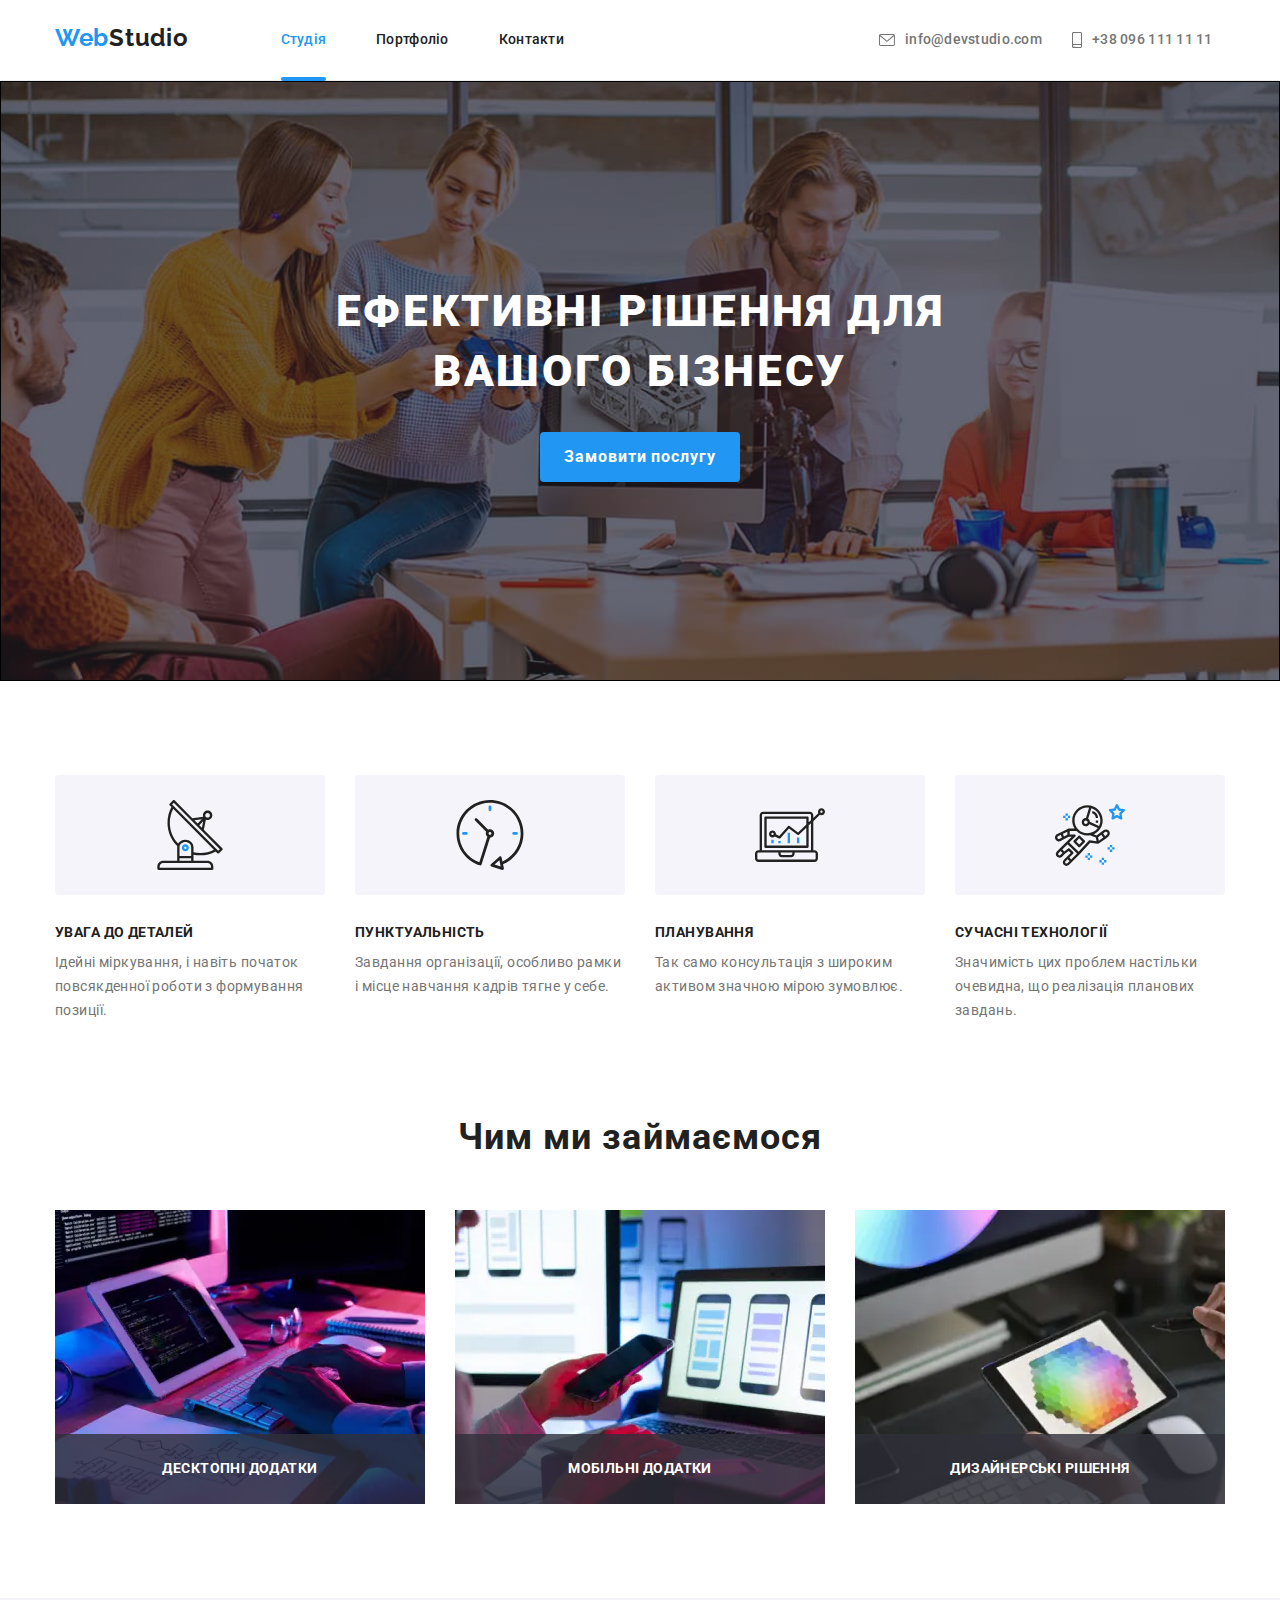
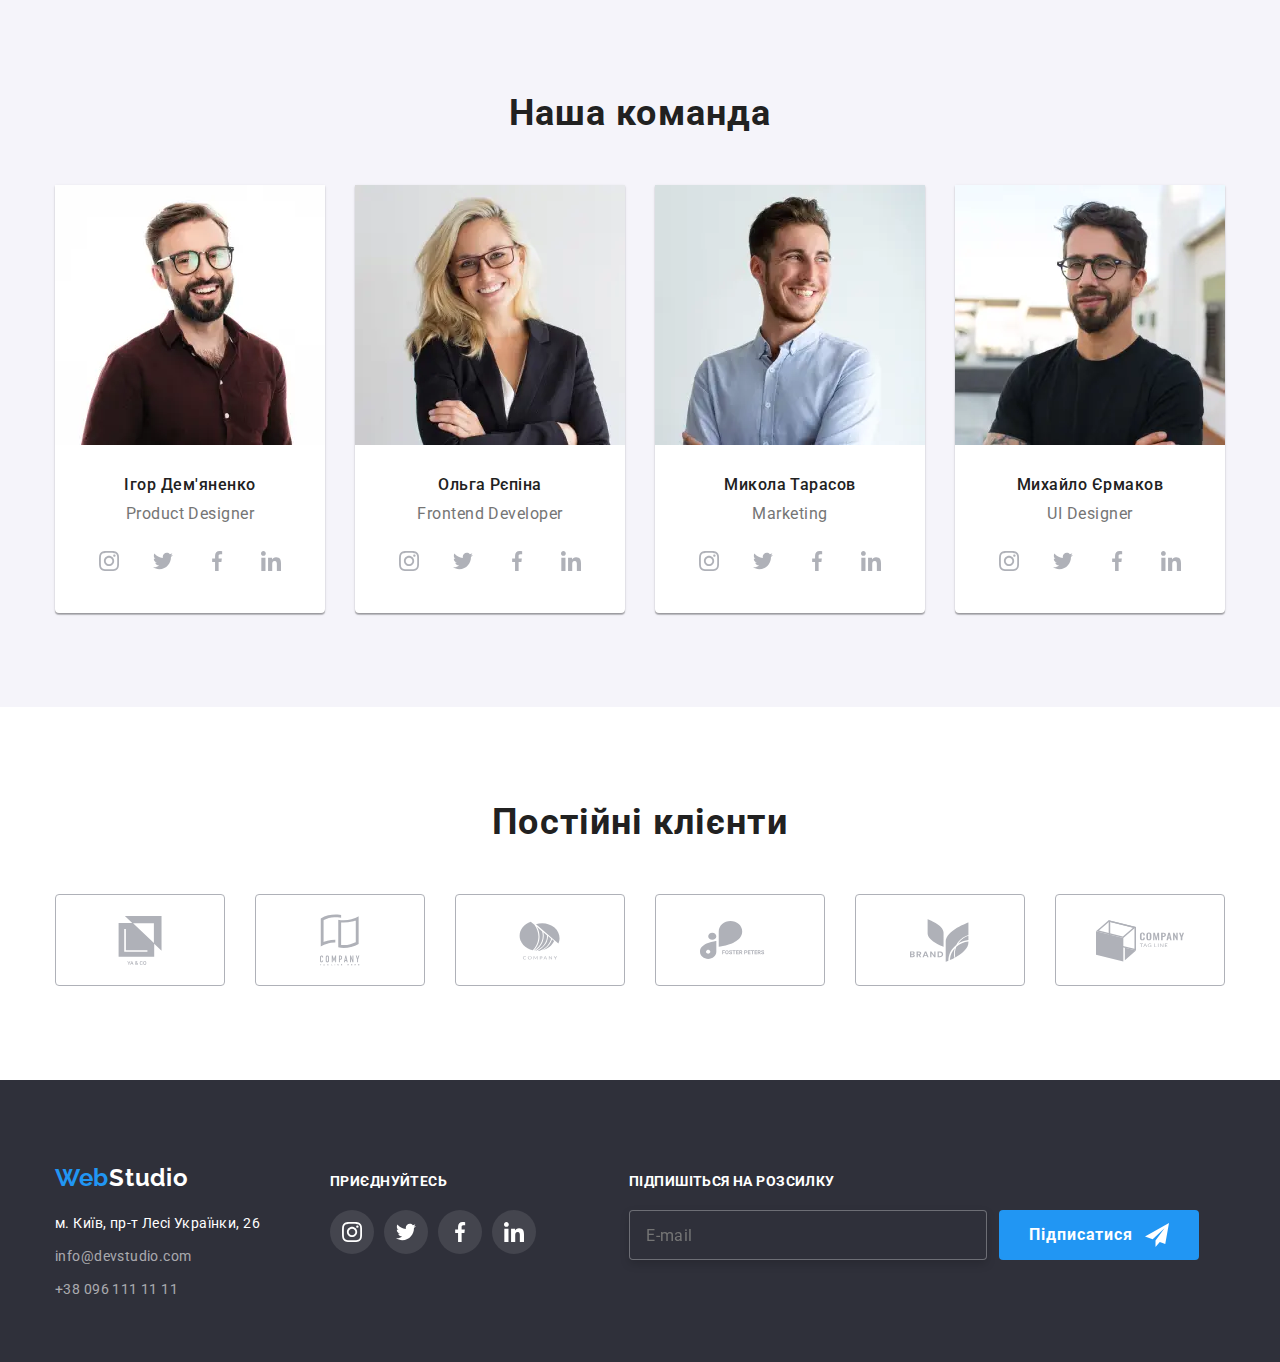
==== commit cb890c50: "add photo" ====
--- a/index.html
+++ b/index.html
@@ -1,51 +1,54 @@
 <!DOCTYPE html>
 <html lang="en">
-<head>
-    <meta charset="UTF-8">
-    <meta http-equiv="X-UA-Compatible" content="IE=edge">
-    <meta name="viewport" content="width=device-width, initial-scale=1.0">
+  <head>
+    <meta charset="UTF-8" />
+    <meta http-equiv="X-UA-Compatible" content="IE=edge" />
+    <meta name="viewport" content="width=device-width, initial-scale=1.0" />
     <title>Document</title>
-    <link href="https://fonts.googleapis.com/css2?family=Raleway:wght@700&family=Roboto:wght@400;500;700;900&display=swap"
-        rel="stylesheet">
-    
-    <link rel="stylesheet" href="./css/main.min.css">
-</head>
-<body class="main-page">
-     <header class="page-header">
+    <link
+      href="https://fonts.googleapis.com/css2?family=Raleway:wght@700&family=Roboto:wght@400;500;700;900&display=swap"
+      rel="stylesheet"
+    />
+
+    <link rel="stylesheet" href="./css/main.min.css" />
+  </head>
+  <body class="main-page">
+    <header class="page-header">
       <div class="container flex-container">
-
         <div class="mobile-header">
-        <a href="./index.html" class="logo"
-          ><span class="logo__name-start">Web</span
-          ><span class="logo__name-end logo__name-end--black">Studio</span>
-        </a>
-
-        <button
-          class="menu-toggle js-open-menu"
-          type="button"
-          aria-expanded="false"
-          aria-controls="menu-container"
-        >
-          <svg
-            class="icon-menu"
-            width="24"
-            height="24"
-            aria-label="Перемикач мобільного меню"
+          <a href="./index.html" class="logo"
+            ><span class="logo__name-start">Web</span
+            ><span class="logo__name-end logo__name-end--black">Studio</span>
+          </a>
+
+          <button
+            class="menu-toggle js-open-menu"
+            type="button"
+            aria-expanded="false"
+            aria-controls="mobile-menu"
           >
-            <use href="./images/icons.svg#icon-menu"></use>
-          </svg>
-        </button>
+            <svg
+              class="icon-menu"
+              width="24"
+              height="24"
+              aria-label="Перемикач мобільного меню"
+            >
+              <use href="./images/icons.svg#icon-menu"></use>
+            </svg>
+          </button>
         </div>
         <div class="menu">
           <nav class="site-nav">
             <ul class="list-navigation">
               <li class="list-navigation__item">
-                <a href="./index.html" class="list-navigation__link list-navigation__link--studio-current">Студія</a>
+                <a
+                  href="./index.html"
+                  class="list-navigation__link list-navigation__link--studio-current"
+                  >Студія</a
+                >
               </li>
               <li class="list-navigation__item">
-                <a
-                  href="./portfolio.html"
-                  class="list-navigation__link"
+                <a href="./portfolio.html" class="list-navigation__link"
                   >Портфоліо
                 </a>
               </li>
@@ -78,16 +81,15 @@
             </ul>
           </nav>
         </div>
-        </div>
       </div>
     </header>
 
-     <div class="menu-container js-menu-container" id="mobile-menu" >
+    <div class="menu-container js-menu-container" id="mobile-menu">
       <button
         class="menu-toggle js-close-menu"
         type="button"
         aria-expanded="false"
-        aria-controls="menu-container"
+        aria-controls="mobile-menu"
       >
         <svg
           class="icon-menu"
@@ -101,500 +103,617 @@
           ></use>
         </svg>
       </button>
-          <div class="mobile-menu">
-      <nav class="site-nav">
-        <ul class="list-navigation">
-          <li class="list-navigation__item">
-            <a href="./index.html" class="list-navigation__link list-navigation__link--studio-current">Студія</a>
-          </li>
-          <li class="list-navigation__item">
-            <a
-              href="./portfolio.html"
-              class="list-navigation__link"
-              >Портфоліо
-            </a>
-          </li>
-          <li class="list-navigation__item">
-            <a href="" class="list-navigation__link">Контакти</a>
-          </li>
-        </ul>
-
-        <ul class="header-contacts">
-          <li class="header-contacts__item">
-            <a
-              href="mailto:info@devstudio.com"
-              class="header-contacts__link header-contacts__link--mail"
+      <div class="mobile-menu">
+        <nav class="site-nav">
+          <ul class="list-navigation">
+            <li class="list-navigation__item">
+              <a
+                href="./index.html"
+                class="list-navigation__link list-navigation__link--studio-current"
+                >Студія</a
+              >
+            </li>
+            <li class="list-navigation__item">
+              <a href="./portfolio.html" class="list-navigation__link"
+                >Портфоліо
+              </a>
+            </li>
+            <li class="list-navigation__item">
+              <a href="" class="list-navigation__link">Контакти</a>
+            </li>
+          </ul>
+
+          <ul class="header-contacts">
+            <li class="header-contacts__item">
+              <a
+                href="mailto:info@devstudio.com"
+                class="header-contacts__link header-contacts__link--mail"
+              >
+                <svg class="header-contacts__icon" width="16" height="12">
+                  <use href="./images/icons.svg#icon-envelope"></use></svg
+                >info@devstudio.com
+              </a>
+            </li>
+            <li class="header-contacts__item">
+              <a
+                href="tel:+380961111111"
+                class="header-contacts__link header-contacts__link--number"
+              >
+                <svg class="header-contacts__icon" width="10" height="16">
+                  <use href="./images/icons.svg#icon-smartphone"></use></svg
+                >+38 096 111 11 11
+              </a>
+            </li>
+          </ul>
+          <ul class="social-media-list">
+            <li class="social-media-list__item">
+              <a class="social-media-list__link" href="#">Instagram</a>
+            </li>
+            <li class="social-media-list__item">
+              <a class="social-media-list__link" href="#">Twitter</a>
+            </li>
+            <li class="social-media-list__item">
+              <a class="social-media-list__link" href="#">Facebook</a>
+            </li>
+            <li
+              class="social-media-list__item social-media-list__item--without-elem"
             >
-              <svg class="header-contacts__icon" width="16" height="12">
-                <use href="./images/icons.svg#icon-envelope"></use></svg
-              >info@devstudio.com
-            </a>
-          </li>
-          <li class="header-contacts__item">
-            <a
-              href="tel:+380961111111"
-              class="header-contacts__link header-contacts__link--number"
-            >
-              <svg class="header-contacts__icon" width="10" height="16">
-                <use href="./images/icons.svg#icon-smartphone"></use></svg
-              >+38 096 111 11 11
-            </a>
-          </li>
-        </ul>
-        <ul class="social-media-list">
-          <li class="social-media-list__item">
-            <a class="social-media-list__link" href="#">Instagram</a>
-          </li>
-          <li class="social-media-list__item">
-            <a class="social-media-list__link" href="#">Twitter</a>
-          </li>
-          <li class="social-media-list__item">
-            <a class="social-media-list__link" href="#">Facebook</a>
-          </li>
-          <li
-            class="social-media-list__item social-media-list__item--without-elem"
-          >
-            <a class="social-media-list__link" href="#">LinkedIn</a>
-          </li>
-        </ul>
-      </nav>
+              <a class="social-media-list__link" href="#">LinkedIn</a>
+            </li>
+          </ul>
+        </nav>
       </div>
     </div>
     <main>
-    <section class="hero">
+      <section class="hero">
         <div class="title-box">
-        <h1 class="hero__title">Ефективні рішення для вашого бізнесу</h1>
-        <button type="button" class="hero__button" data-modal-open>Замовити послугу</button>
-        </div>
-        <div class="backdrop  is-hidden" data-modal>
-            <div class="modal">
-                <button type="button" class="close-button" data-modal-close>
-                    <svg width="18" height="18" class="close-button__icon">
-                        <use href="./images/icons.svg#icon-close"></use>
-                    </svg>
-                </button>
-            
-               
-                <form class="form">
-                    <p class="form__title">Залиште свої дані, ми вам передзвонимо</p>
-                <div class="form-field">
+          <h1 class="hero__title">Ефективні рішення для вашого бізнесу</h1>
+          <button type="button" class="hero__button" data-modal-open>
+            Замовити послугу
+          </button>
+        </div>
+        <div class="backdrop is-hidden" data-modal>
+          <div class="modal">
+            <button type="button" class="close-button" data-modal-close>
+              <svg width="18" height="18" class="close-button__icon">
+                <use href="./images/icons.svg#icon-close"></use>
+              </svg>
+            </button>
+
+            <form class="form">
+              <p class="form__title">Залиште свої дані, ми вам передзвонимо</p>
+              <div class="form-field">
                 <label for="name" class="form-field__name">Ім'я</label>
-                <input type="text" name="name" id="name" class="form-field__input">
+                <input
+                  type="text"
+                  name="name"
+                  id="name"
+                  class="form-field__input"
+                />
                 <svg width="18" height="18" class="form-field__icon">
-                    <use href="./images/icons.svg#icon-person"></use>
-                    </svg>
-                </div>
-                <div class="form-field">
-                <label id="tel" class="form-field__name">Телефон</label>
-                
-                <input type="text" name="tel" id="tel" class="form-field__input">
+                  <use href="./images/icons.svg#icon-person"></use>
+                </svg>
+              </div>
+              <div class="form-field">
+                <label for="tel" class="form-field__name">Телефон</label>
+
+                <input
+                  type="text"
+                  name="tel"
+                  id="tel"
+                  class="form-field__input"
+                />
                 <svg width="18" height="18" class="form-field__icon">
-                    <use href="./images/icons.svg#icon-phone"></use>
-                </svg>
-                </div>
-                <div class="form-field">
+                  <use href="./images/icons.svg#icon-phone"></use>
+                </svg>
+              </div>
+              <div class="form-field">
                 <label for="email" class="form-field__name">Пошта</label>
-                
-                <input type="email" name="email" id="email" class="form-field__input">
+
+                <input
+                  type="email"
+                  name="email"
+                  id="email"
+                  class="form-field__input"
+                />
                 <svg width="18" height="18" class="form-field__icon">
-                    <use href="./images/icons.svg#icon-email"></use>
-                </svg>
-                </div>
-                <div class="form-field">
+                  <use href="./images/icons.svg#icon-email"></use>
+                </svg>
+              </div>
+              <div class="form-field">
                 <label for="comment" class="form-field__name">Коментар</label>
-                <textarea name="comment" id="comment" placeholder="Введіть текст" class="form-field__comment"></textarea>
-                </div>
-                <div class="policy">
+                <textarea
+                  name="comment"
+                  id="comment"
+                  placeholder="Введіть текст"
+                  class="form-field__comment"
+                ></textarea>
+              </div>
+              <div class="policy">
                 <label for="policy" class="policy__text">
-                    <input type="checkbox" name="policy" id="policy" class="policy__checkbox">
-                    <svg width="11" height="8" class="policy__icon">
-                        <use href="./images/icons.svg#icon-check"></use>
-                    </svg>
-                    Погоджуюся з розсилкою та приймаю<a href="#" class="policy__link">Умови договору</a></label>
-                </div>
-                <button type="submit" class="form__button">Відправити</button>
-                </form>
-            </div>
-        </div>
-    </section>
-    <div>
-        <section class="properties">
-            <div class="container">
-            <h2 class="visually-hidden">Особливості</h2>
-            <ul class="peculiarities">
-                <li class="peculiarities__item">
-                    <div class="peculiarities__image">
-                        <svg width="70" height="70">
-                            <use href="./images/icons.svg#icon-antenna"></use>
-                        </svg>
-                    </div>
-                    <h3 class="peculiarities__title">УВАГА ДО ДЕТАЛЕЙ</h3>
-                    <p class="peculiarities__text">Ідейні міркування, і навіть початок повсякденної роботи з формування позиції.</p>
-                </li>
-                <li class="peculiarities__item">
-                     <div class="peculiarities__image">
-                        <svg width="70" height="70">
-                            <use href="./images/icons.svg#icon-clock"></use>
-                        </svg>
-                     </div>                     
-                    <h3 class="peculiarities__title">ПУНКТУАЛЬНІСТЬ</h3>
-                    <p class="peculiarities__text">Завдання організації, особливо рамки і місце навчання кадрів тягне у себе.</p>
-                </li>
-                <li class="peculiarities__item">
-                     <div class="peculiarities__image">
-                        <svg width="70" height="70">
-                            <use href="./images/icons.svg#icon-diagram"></use>
-                        </svg>
-                     </div>
-                    <h3 class="peculiarities__title">ПЛАНУВАННЯ</h3>
-                    <p class="peculiarities__text">Так само консультація з широким активом значною мірою зумовлює.</p>
-                </li>
-                <li class="peculiarities__item">
-                     <div class="peculiarities__image">
-                        <svg width="70" height="70">
-                            <use href="./images/icons.svg#icon-astronaut"></use>
-                        </svg>
-                     </div>
-                    <h3 class="peculiarities__title">СУЧАСНІ ТЕХНОЛОГІЇ</h3>
-                    <p class="peculiarities__text">Значимість цих проблем настільки очевидна, що реалізація планових завдань.</p>
-                </li>
-            </ul>
-        </div>
-                </section>
-             <section class="description">
-                <div class="container">
-            <h2 class="title">Чим ми займаємося</h2>
-            <ul class="works">
-                <li class="works__item">
-                    <div>
-                        <picture>
-                            <source srcset="./images/box1.webp 1x,
-                                            ./images/box1@2x.webp 2x" 
-                                             type="image/webp">
-                    <img srcset="./images/box1.jpg 1x,
-                                 ./images/box1@2x.jpg 2x" 
-                    src="./images/box1.jpg" alt="Робота з десктоп" width="370" height="294" class="works__image">
-                        </picture>
-                    </div>
-                    <p class="works__label">Десктопні додатки</p>
-                </li>
-                <li class="works__item">
-                    <div>
-                        <picture>
-                            <source srcset="./images/box2.webp 1x,
-                                            ./images/box2@2x.webp 2x" 
-                                             type="image/webp">
-                    <img srcset="./images/box2.jpg 1x,
-                                 ./images/box2@2x.jpg 2x" 
-                         src="./images/box2.jpg" alt="Робота з мобільними пристроями" width="370" height="294" class="works__image">
-                        </picture>
-                    </div>
-                    <p class="works__label">Мобільні додатки</p>
-                </li>
-                <li class="works__item">
-                    <div>
-                        <picture>
-                            <source srcset="./images/box3.webp 1x,
-                                            ./images/box3@2x.webp 2x" 
-                                             type="image/webp">
-                    <img srcset="./images/box3.jpg 1x,
-                                 ./images/box3@2x.jpg 2x" 
-                     src="./images/box3.jpg" alt="Робота з планшетами" width="370" height="294" class="works__image">
-                        </picture>
-                    </div>
-                    <p class="works__label">Дизайнерські рішення</p>
-                </li>
-            </ul>
-            </div>
-        </section>
-   
-    <section class="team-section">
+                  <input
+                    type="checkbox"
+                    name="policy"
+                    id="policy"
+                    class="policy__checkbox"
+                  />
+                  <svg width="11" height="8" class="policy__icon">
+                    <use href="./images/icons.svg#icon-check"></use>
+                  </svg>
+                  Погоджуюся з розсилкою та приймаю<a
+                    href="#"
+                    class="policy__link"
+                    >Умови договору</a
+                  ></label
+                >
+              </div>
+              <button type="submit" class="form__button">Відправити</button>
+            </form>
+          </div>
+        </div>
+      </section>
+
+      <section class="properties">
         <div class="container">
-        <h2 class="title">Наша команда</h2>
-        <ul class="team">
+          <h2 class="visually-hidden">Особливості</h2>
+          <ul class="peculiarities">
+            <li class="peculiarities__item">
+              <div class="peculiarities__image">
+                <svg width="70" height="70">
+                  <use href="./images/icons.svg#icon-antenna"></use>
+                </svg>
+              </div>
+              <h3 class="peculiarities__title">УВАГА ДО ДЕТАЛЕЙ</h3>
+              <p class="peculiarities__text">
+                Ідейні міркування, і навіть початок повсякденної роботи з
+                формування позиції.
+              </p>
+            </li>
+            <li class="peculiarities__item">
+              <div class="peculiarities__image">
+                <svg width="70" height="70">
+                  <use href="./images/icons.svg#icon-clock"></use>
+                </svg>
+              </div>
+              <h3 class="peculiarities__title">ПУНКТУАЛЬНІСТЬ</h3>
+              <p class="peculiarities__text">
+                Завдання організації, особливо рамки і місце навчання кадрів
+                тягне у себе.
+              </p>
+            </li>
+            <li class="peculiarities__item">
+              <div class="peculiarities__image">
+                <svg width="70" height="70">
+                  <use href="./images/icons.svg#icon-diagram"></use>
+                </svg>
+              </div>
+              <h3 class="peculiarities__title">ПЛАНУВАННЯ</h3>
+              <p class="peculiarities__text">
+                Так само консультація з широким активом значною мірою зумовлює.
+              </p>
+            </li>
+            <li class="peculiarities__item">
+              <div class="peculiarities__image">
+                <svg width="70" height="70">
+                  <use href="./images/icons.svg#icon-astronaut"></use>
+                </svg>
+              </div>
+              <h3 class="peculiarities__title">СУЧАСНІ ТЕХНОЛОГІЇ</h3>
+              <p class="peculiarities__text">
+                Значимість цих проблем настільки очевидна, що реалізація
+                планових завдань.
+              </p>
+            </li>
+          </ul>
+        </div>
+      </section>
+      <section class="description">
+        <div class="container">
+          <h2 class="title">Чим ми займаємося</h2>
+          <ul class="works">
+            <li class="works__item">
+              <div>
+                <picture>
+                  <source
+                    srcset="./images/box1.webp 1x, ./images/box1@2x.webp 2x"
+                    type="image/webp"
+                  />
+                  <img
+                    srcset="./images/box1.jpg 1x, ./images/box1@2x.jpg 2x"
+                    src="./images/box1.jpg"
+                    alt="Робота з десктоп"
+                    class="works__image"
+                  />
+                </picture>
+              </div>
+
+              <p class="works__label">Десктопні додатки</p>
+            </li>
+            <li class="works__item">
+              <div>
+                <picture>
+                  <source
+                    srcset="./images/box2.webp 1x, ./images/box2@2x.webp 2x"
+                    type="image/webp"
+                  />
+                  <img
+                    srcset="./images/box2.jpg 1x, ./images/box2@2x.jpg 2x"
+                    src="./images/box2.jpg"
+                    alt="Робота з мобільними пристроями"
+                    class="works__image"
+                  />
+                </picture>
+              </div>
+              <p class="works__label">Мобільні додатки</p>
+            </li>
+            <li class="works__item">
+              <div>
+                <picture>
+                  <source
+                    srcset="./images/box3.webp 1x, ./images/box3@2x.webp 2x"
+                    type="image/webp"
+                  />
+                  <img
+                    srcset="./images/box3.jpg 1x, ./images/box3@2x.jpg 2x"
+                    src="./images/box3.jpg"
+                    alt="Робота з планшетами"
+                    class="works__image"
+                  />
+                </picture>
+              </div>
+              <p class="works__label">Дизайнерські рішення</p>
+            </li>
+          </ul>
+        </div>
+      </section>
+
+      <section class="team-section">
+        <div class="container">
+          <h2 class="title">Наша команда</h2>
+          <ul class="team">
             <li class="team__item">
-                <div class="team__content">
-                    
-               <img src="./images/photo1.jpg" alt="Фото Ігора" class="team__photo">
-               
-               <h3 class="team__name">Ігор Дем'яненко</h3>
+              <div class="team__content">
+                <picture>
+                  <source
+                    srcset="./images/photo1.webp 1x, ./images/photo1@2x.webp 2x"
+                    type="image/webp"
+                  />
+                  <img
+                    srcset="./images/photo1.jpg 1x, ./images/photo1@2x.jpg 2x"
+                    src="./images/photo1.jpg"
+                    alt="Фото Ігора"
+                    class="team__photo"
+                  />
+                </picture>
+                <h3 class="team__name">Ігор Дем'яненко</h3>
                 <p class="team__position">Product Designer</p>
                 <ul class="soc-med">
-                    <li class="soc-med__item">
-                        <a href="" class="soc-med__link">
-                            <svg width="20" height="20">
-                                <use href="./images/icons.svg#icon-instagram"></use>
-                            </svg>
-                        </a>
-                    </li>
-                    <li class="soc-med__item">
-                        <a href="" class="soc-med__link">
-                            <svg width="20" height="20">
-                                <use href="./images/icons.svg#icon-twitter"></use>
-                            </svg>
-                        </a>
-                    </li>
-                    <li class="soc-med__item">
-                        <a href="" class="soc-med__link">
-                            <svg width="20" height="20">
-                                <use href="./images/icons.svg#icon-facebook"></use>
-                            </svg>
-                        </a>
-                    </li>
-                    <li class="soc-med__item">
-                        <a href="" class="soc-med__link">
-                            <svg width="20" height="20">
-                                <use href="./images/icons.svg#icon-linkedin"></use>
-                            </svg>
-                        </a>
-                    </li>
+                  <li class="soc-med__item">
+                    <a href="" class="soc-med__link">
+                      <svg width="20" height="20">
+                        <use href="./images/icons.svg#icon-instagram"></use>
+                      </svg>
+                    </a>
+                  </li>
+                  <li class="soc-med__item">
+                    <a href="" class="soc-med__link">
+                      <svg width="20" height="20">
+                        <use href="./images/icons.svg#icon-twitter"></use>
+                      </svg>
+                    </a>
+                  </li>
+                  <li class="soc-med__item">
+                    <a href="" class="soc-med__link">
+                      <svg width="20" height="20">
+                        <use href="./images/icons.svg#icon-facebook"></use>
+                      </svg>
+                    </a>
+                  </li>
+                  <li class="soc-med__item">
+                    <a href="" class="soc-med__link">
+                      <svg width="20" height="20">
+                        <use href="./images/icons.svg#icon-linkedin"></use>
+                      </svg>
+                    </a>
+                  </li>
                 </ul>
-               
-            </div>
+              </div>
             </li>
             <li class="team__item">
-                <div class="team__content">
-                    
-                <img src="./images/photo2.jpg" alt="Фото Ольги" class="team__photo">
-                
+              <div class="team__content">
+                <picture>
+                  <source
+                    srcset="./images/photo2.webp 1x, ./images/photo2@2x.webp 2x"
+                    type="image/webp"
+                  />
+                  <img
+                    srcset="./images/photo2.jpg 1x, ./images/photo2@2x.jpg 2x"
+                    src="./images/photo2.jpg"
+                    alt="Фото Ольги"
+                    class="team__photo"
+                  />
+                </picture>
+
                 <h3 class="team__name">Ольга Рєпіна</h3>
                 <p class="team__position">Frontend Developer</p>
                 <ul class="soc-med">
-                    <li class="soc-med__item">
-                        <a href="" class="soc-med__link">
-                            <svg width="20" height="20">
-                                <use href="./images/icons.svg#icon-instagram"></use>
-                            </svg>
-                        </a>
-                    </li>
-                    <li class="soc-med__item">
-                        <a href="" class="soc-med__link">
-                            <svg width="20" height="20">
-                                <use href="./images/icons.svg#icon-twitter"></use>
-                            </svg>
-                        </a>
-                    </li>
-                    <li class="soc-med__item">
-                        <a href="" class="soc-med__link">
-                            <svg width="20" height="20">
-                                <use href="./images/icons.svg#icon-facebook"></use>
-                            </svg>
-                        </a>
-                    </li>
-                    <li class="soc-med__item">
-                        <a href="" class="soc-med__link">
-                            <svg width="20" height="20">
-                                <use href="./images/icons.svg#icon-linkedin"></use>
-                            </svg>
-                        </a>
-                    </li>
+                  <li class="soc-med__item">
+                    <a href="" class="soc-med__link">
+                      <svg width="20" height="20">
+                        <use href="./images/icons.svg#icon-instagram"></use>
+                      </svg>
+                    </a>
+                  </li>
+                  <li class="soc-med__item">
+                    <a href="" class="soc-med__link">
+                      <svg width="20" height="20">
+                        <use href="./images/icons.svg#icon-twitter"></use>
+                      </svg>
+                    </a>
+                  </li>
+                  <li class="soc-med__item">
+                    <a href="" class="soc-med__link">
+                      <svg width="20" height="20">
+                        <use href="./images/icons.svg#icon-facebook"></use>
+                      </svg>
+                    </a>
+                  </li>
+                  <li class="soc-med__item">
+                    <a href="" class="soc-med__link">
+                      <svg width="20" height="20">
+                        <use href="./images/icons.svg#icon-linkedin"></use>
+                      </svg>
+                    </a>
+                  </li>
                 </ul>
-                </div>
+              </div>
             </li>
             <li class="team__item">
-                <div class="team__content">
-                    
-                <img src="./images/photo3.jpg" alt="Фото Миколи" class="team__photo">
-                
+              <div class="team__content">
+                <picture>
+                  <source
+                    srcset="./images/photo3.webp 1x, ./images/photo3@2x.webp 2x"
+                    type="image/webp"
+                  />
+                  <img
+                    srcset="./images/photo3.jpg 1x, ./images/photo3@2x.jpg 2x"
+                    src="./images/photo3.jpg"
+                    alt="Фото Миколи"
+                    class="team__photo"
+                  />
+                </picture>
+
                 <h3 class="team__name">Микола Тарасов</h3>
                 <p class="team__position">Marketing</p>
-            <ul class="soc-med">
-                <li class="soc-med__item">
-                    <a href="" class="soc-med__link">
-                        <svg width="20" height="20">
-                            <use href="./images/icons.svg#icon-instagram"></use>
-                        </svg>
-                    </a>
-                </li>
-                <li class="soc-med__item">
-                    <a href="" class="soc-med__link">
-                        <svg width="20" height="20">
-                            <use href="./images/icons.svg#icon-twitter"></use>
-                        </svg>
-                    </a>
-                </li>
-                <li class="soc-med__item">
-                    <a href="" class="soc-med__link">
-                        <svg width="20" height="20">
-                            <use href="./images/icons.svg#icon-facebook"></use>
-                        </svg>
-                    </a>
-                </li>
-                <li class="soc-med__item">
-                    <a href="" class="soc-med__link">
-                        <svg width="20" height="20">
-                            <use href="./images/icons.svg#icon-linkedin"></use>
-                        </svg>
-                    </a>
-                </li>
-            </ul>
-                </div>
+                <ul class="soc-med">
+                  <li class="soc-med__item">
+                    <a href="" class="soc-med__link">
+                      <svg width="20" height="20">
+                        <use href="./images/icons.svg#icon-instagram"></use>
+                      </svg>
+                    </a>
+                  </li>
+                  <li class="soc-med__item">
+                    <a href="" class="soc-med__link">
+                      <svg width="20" height="20">
+                        <use href="./images/icons.svg#icon-twitter"></use>
+                      </svg>
+                    </a>
+                  </li>
+                  <li class="soc-med__item">
+                    <a href="" class="soc-med__link">
+                      <svg width="20" height="20">
+                        <use href="./images/icons.svg#icon-facebook"></use>
+                      </svg>
+                    </a>
+                  </li>
+                  <li class="soc-med__item">
+                    <a href="" class="soc-med__link">
+                      <svg width="20" height="20">
+                        <use href="./images/icons.svg#icon-linkedin"></use>
+                      </svg>
+                    </a>
+                  </li>
+                </ul>
+              </div>
             </li>
             <li class="team__item">
-                <div class="team__content">
-                    
-                <img src="./images/photo4.jpg" alt="Фото Михайла" class="team__photo">
-                
+              <div class="team__content">
+                <picture>
+                  <source
+                    srcset="./images/photo4.webp 1x, ./images/photo4@2x.webp 2x"
+                    type="image/webp"
+                  />
+                  <img
+                    srcset="./images/photo4.jpg 1x, ./images/photo4@2x.jpg 2x"
+                    src="./images/photo4.jpg"
+                    alt="Фото Михайла"
+                    class="team__photo"
+                  />
+                </picture>
+
                 <h3 class="team__name">Михайло Єрмаков</h3>
                 <p class="team__position">UI Designer</p>
                 <ul class="soc-med">
-                    <li class="soc-med__item">
-                        <a href="" class="soc-med__link">
-                            <svg width="20" height="20">
-                                <use href="./images/icons.svg#icon-instagram"></use>
-                            </svg>
-                        </a>
-                    </li>
-                    <li class="soc-med__item">
-                        <a href="" class="soc-med__link">
-                            <svg width="20" height="20">
-                                <use href="./images/icons.svg#icon-twitter"></use>
-                            </svg>
-                        </a>
-                    </li>
-                    <li class="soc-med__item">
-                        <a href="" class="soc-med__link">
-                            <svg width="20" height="20">
-                                <use href="./images/icons.svg#icon-facebook"></use>
-                            </svg>
-                        </a>
-                    </li>
-                    <li class="soc-med__item">
-                        <a href="" class="soc-med__link">
-                            <svg width="20" height="20">
-                                <use href="./images/icons.svg#icon-linkedin"></use>
-                            </svg>
-                        </a>
-                    </li>
+                  <li class="soc-med__item">
+                    <a href="" class="soc-med__link">
+                      <svg width="20" height="20">
+                        <use href="./images/icons.svg#icon-instagram"></use>
+                      </svg>
+                    </a>
+                  </li>
+                  <li class="soc-med__item">
+                    <a href="" class="soc-med__link">
+                      <svg width="20" height="20">
+                        <use href="./images/icons.svg#icon-twitter"></use>
+                      </svg>
+                    </a>
+                  </li>
+                  <li class="soc-med__item">
+                    <a href="" class="soc-med__link">
+                      <svg width="20" height="20">
+                        <use href="./images/icons.svg#icon-facebook"></use>
+                      </svg>
+                    </a>
+                  </li>
+                  <li class="soc-med__item">
+                    <a href="" class="soc-med__link">
+                      <svg width="20" height="20">
+                        <use href="./images/icons.svg#icon-linkedin"></use>
+                      </svg>
+                    </a>
+                  </li>
                 </ul>
-                </div>
-            </li>
-        </ul>
-        </div>
-    </section>
-    <section class="clients-section">
+              </div>
+            </li>
+          </ul>
+        </div>
+      </section>
+      <section class="clients-section">
         <div class="container">
-        <h2 class="title">Постійні клієнти</h2>
-        <ul class="clients">
+          <h2 class="title">Постійні клієнти</h2>
+          <ul class="clients">
             <li class="clients__item">
-                <a href="" class="clients__link">
-                    <svg width="44.27" height="49.23">
-                        <use href="./images/icons.svg#icon-group"></use>
-                    </svg>
-                </a>
+              <a href="" class="clients__link">
+                <svg width="44.27" height="49.23">
+                  <use href="./images/icons.svg#icon-group"></use>
+                </svg>
+              </a>
             </li>
             <li class="clients__item">
-                <a href="" class="clients__link">
-                    <svg width="40" height="52">
-                        <use href="./images/icons.svg#icon-group-1"></use>
-                    </svg>
-                </a>
+              <a href="" class="clients__link">
+                <svg width="40" height="52">
+                  <use href="./images/icons.svg#icon-group-1"></use>
+                </svg>
+              </a>
             </li>
             <li class="clients__item">
-                <a href="" class="clients__link">
-                    <svg width="41" height="42.6">
-                        <use href="./images/icons.svg#icon-group-2"></use>
-                    </svg>
-                </a>
+              <a href="" class="clients__link">
+                <svg width="41" height="42.6">
+                  <use href="./images/icons.svg#icon-group-2"></use>
+                </svg>
+              </a>
             </li>
             <li class="clients__item">
-                <a href="" class="clients__link">
-                    <svg width="79.66" height="42.02">
-                        <use href="./images/icons.svg#icon-group-3"></use>
-                    </svg>
-                </a>
+              <a href="" class="clients__link">
+                <svg width="79.66" height="42.02">
+                  <use href="./images/icons.svg#icon-group-3"></use>
+                </svg>
+              </a>
             </li>
             <li class="clients__item">
-                <a href="" class="clients__link">
-                    <svg width="59" height="47">
-                        <use href="./images/icons.svg#icon-group-4"></use>
-                    </svg>
-                </a>
+              <a href="" class="clients__link">
+                <svg width="59" height="47">
+                  <use href="./images/icons.svg#icon-group-4"></use>
+                </svg>
+              </a>
             </li>
             <li class="clients__item">
-                <a href="" class="clients__link">
-                    <svg width="88.48" height="45.44">
-                        <use href="./images/icons.svg#icon-group-5"></use>
-                    </svg>
-                </a>
-            </li>
-        </ul>
-        </div>
-    </section>
+              <a href="" class="clients__link">
+                <svg width="88.48" height="45.44">
+                  <use href="./images/icons.svg#icon-group-5"></use>
+                </svg>
+              </a>
+            </li>
+          </ul>
+        </div>
+      </section>
     </main>
     <footer class="footer">
-        <div class="container footer-container">
-            <div class="tablet-container"> 
-               <div class="footer-adress">
-                <a href="./index.html" class="logo"><span class="logo__name-start">Web</span><span class="logo__name-end logo__name-end--white">Studio</span></a>
-            
-                <address>
-            <ul class="footer-contacts">
+      <div class="container footer-container">
+        <div class="tablet-container">
+          <div class="footer-adress">
+            <a href="./index.html" class="logo"
+              ><span class="logo__name-start">Web</span
+              ><span class="logo__name-end logo__name-end--white"
+                >Studio</span
+              ></a
+            >
+
+            <address>
+              <ul class="footer-contacts">
                 <li class="footer-contacts__item">
-                    <a href="https://www.google.com/maps/place/%D0%B1%D1%83%D0%BB%D1%8C%D0%B2%D0%B0%D1%80+%D0%9B%D0%B5%D1%81%D1%96+%D0%A3%D0%BA%D1%80%D0%B0%D1%97%D0%BD%D0%BA%D0%B8,+26,+%D0%9A%D0%B8%D1%97%D0%B2,+02000/@50.4265807,30.5361971,17z/data=!3m1!4b1!4m5!3m4!1s0x40d4cf0e033ecbe9:0x57a4dffefec77da0!8m2!3d50.4265807!4d30.5383858" target="_blank" title="noopener noreferrer" class="footer-contacts__link footer-contacts__link--white">м. Київ, пр-т Лесі Українки, 26
-                    </a>
+                  <a
+                    href="https://www.google.com/maps/place/%D0%B1%D1%83%D0%BB%D1%8C%D0%B2%D0%B0%D1%80+%D0%9B%D0%B5%D1%81%D1%96+%D0%A3%D0%BA%D1%80%D0%B0%D1%97%D0%BD%D0%BA%D0%B8,+26,+%D0%9A%D0%B8%D1%97%D0%B2,+02000/@50.4265807,30.5361971,17z/data=!3m1!4b1!4m5!3m4!1s0x40d4cf0e033ecbe9:0x57a4dffefec77da0!8m2!3d50.4265807!4d30.5383858"
+                    target="_blank"
+                    title="noopener noreferrer"
+                    class="footer-contacts__link footer-contacts__link--white"
+                    >м. Київ, пр-т Лесі Українки, 26
+                  </a>
                 </li>
                 <li class="footer-contacts__item">
-                     <a href="mailto:info@devstudio.com" class="footer-contacts__link">info@devstudio.com</a>
-               </li>
-               <li class="footer-contacts__item">
-                    <a href="tel:+380961111111" class="footer-contacts__link">+38 096 111 11 11</a>
+                  <a
+                    href="mailto:info@devstudio.com"
+                    class="footer-contacts__link"
+                    >info@devstudio.com</a
+                  >
+                </li>
+                <li class="footer-contacts__item">
+                  <a href="tel:+380961111111" class="footer-contacts__link"
+                    >+38 096 111 11 11</a
+                  >
+                </li>
+              </ul>
+            </address>
+          </div>
+
+          <div class="social-media">
+            <p class="footer-text">приєднуйтесь</p>
+            <ul class="footer-soc-med">
+              <li class="soc-med__item">
+                <a href="" class="soc-med__link soc-med__link--footer">
+                  <svg width="20" height="20">
+                    <use href="./images/icons.svg#icon-instagram"></use>
+                  </svg>
+                </a>
+              </li>
+              <li class="soc-med__item">
+                <a href="" class="soc-med__link soc-med__link--footer">
+                  <svg width="20" height="20">
+                    <use href="./images/icons.svg#icon-twitter"></use>
+                  </svg>
+                </a>
+              </li>
+              <li class="soc-med__item">
+                <a href="" class="soc-med__link soc-med__link--footer">
+                  <svg width="20" height="20">
+                    <use href="./images/icons.svg#icon-facebook"></use>
+                  </svg>
+                </a>
+              </li>
+              <li class="soc-med__item">
+                <a href="" class="soc-med__link soc-med__link--footer">
+                  <svg width="20" height="20">
+                    <use href="./images/icons.svg#icon-linkedin"></use>
+                  </svg>
+                </a>
               </li>
             </ul>
-        </address>
-        </div>
-        
-        <div class="social-media">
-        <p class="footer-text">приєднуйтесь</p>
-        <ul class="footer-soc-med">
-            <li class="soc-med__item">
-                <a href="" class="soc-med__link soc-med__link--footer">
-                    <svg width="20" height="20">
-                        <use href="./images/icons.svg#icon-instagram"></use>
-                    </svg>
-                </a>
-            </li>
-            <li class="soc-med__item">
-                <a href="" class="soc-med__link soc-med__link--footer">
-                    <svg width="20" height="20">
-                        <use href="./images/icons.svg#icon-twitter"></use>
-                    </svg>
-                </a>
-            </li>
-            <li class="soc-med__item">
-                <a href="" class="soc-med__link soc-med__link--footer">
-                    <svg width="20" height="20">
-                        <use href="./images/icons.svg#icon-facebook"></use>
-                    </svg>
-                </a>
-            </li>
-            <li class="soc-med__item">
-                <a href="" class="soc-med__link soc-med__link--footer">
-                    <svg width="20" height="20">
-                        <use href="./images/icons.svg#icon-linkedin"></use>
-                    </svg>
-                </a>
-            </li>
-        </ul>
-        </div>
+          </div>
         </div>
         <div class="footer-send">
-            <div class="field">
-        <label for="send" class="field__label">Підпишіться на розсилку</label>
-        <input type="email" name="send" id="send" placeholder="E-mail" class="field__input">
-            </div>
-        <button type="submit" class="send-button">Підписатися
+          <div class="field">
+            <label for="send" class="field__label"
+              >Підпишіться на розсилку</label
+            >
+            <input
+              type="email"
+              name="send"
+              id="send"
+              placeholder="E-mail"
+              class="field__input"
+            />
+          </div>
+          <button type="submit" class="send-button">
+            Підписатися
             <svg width="24" height="24" class="send-button__icon">
-                <use href="./images/icons.svg#icon-send"></use>
+              <use href="./images/icons.svg#icon-send"></use>
             </svg>
-        </button>
-        </div>
-
-        </div>
-      
+          </button>
+        </div>
+      </div>
     </footer>
     <script src="./mobile-menu.js"></script>
     <script src="./modal.js"></script>
-
-</body>
-</html>+  </body>
+</html>
--- a/css/main.min.css
+++ b/css/main.min.css
@@ -1 +1 @@
-/*! modern-normalize v1.1.0 | MIT License | https://github.com/sindresorhus/modern-normalize */*,::before,::after{box-sizing:border-box}html{line-height:1.15;-webkit-text-size-adjust:100%;-moz-tab-size:4;tab-size:4}body{margin:0;font-family:system-ui,-apple-system,"Segoe UI",Roboto,Helvetica,Arial,sans-serif,"Apple Color Emoji","Segoe UI Emoji"}hr{height:0;color:inherit}abbr[title]{text-decoration:underline dotted}b,strong{font-weight:bolder}code,kbd,samp,pre{font-family:ui-monospace,SFMono-Regular,Consolas,"Liberation Mono",Menlo,monospace;font-size:1em}small{font-size:80%}sub,sup{font-size:75%;line-height:0;position:relative;vertical-align:baseline}sub{bottom:-0.25em}sup{top:-0.5em}table{text-indent:0;border-color:inherit}button,input,optgroup,select,textarea{font-family:inherit;font-size:100%;line-height:1.15;margin:0}button,select{text-transform:none}button,[type=button],[type=reset],[type=submit]{-webkit-appearance:button}::-moz-focus-inner{border-style:none;padding:0}:-moz-focusring{outline:1px dotted ButtonText}:-moz-ui-invalid{box-shadow:none}legend{padding:0}progress{vertical-align:baseline}::-webkit-inner-spin-button,::-webkit-outer-spin-button{height:auto}[type=search]{-webkit-appearance:textfield;outline-offset:-2px}::-webkit-search-decoration{-webkit-appearance:none}::-webkit-file-upload-button{-webkit-appearance:button;font:inherit}summary{display:list-item}.visually-hidden{position:absolute;width:1px;height:1px;margin:-1px;border:0;padding:0;white-space:nowrap;clip-path:inset(100%);clip:rect(0 0 0 0);overflow:hidden}.send-button,.form__button,.hero__button{display:flex;align-items:center;justify-content:center;font-weight:700;font-size:16px;line-height:1.87;letter-spacing:.06em;border:none;border-radius:4px;min-width:200px;height:50px;background-color:#2196f3;color:#fff;cursor:pointer}.main-page{color:#212121;background-color:#fff;font-family:Roboto,sans-serif;letter-spacing:.03em}.container{padding-left:15px;padding-right:15px;margin-left:auto;margin-right:auto}@media screen and (min-width: 480px){.container{width:480px}}@media screen and (min-width: 768px){.container{width:768px}}@media screen and (min-width: 1200px){.container{width:1200px}}p,h1,h2,h3{margin-top:0;margin-bottom:0}ul{list-style:none;margin:0;padding:0}a{color:inherit;text-decoration:none;transition-duration:250ms;transition-timing-function:cubic-bezier(0.4, 0, 0.2, 1)}img{display:block;height:auto;width:100%}.page-header{border-bottom:1px solid #ececec}.flex-container{display:flex}@media screen and (min-width: 768px){.site-nav{display:flex;align-items:center;justify-content:center}}@media screen and (max-width: 767px){.mobile-header{display:flex}}@media screen and (max-width: 767px){.menu-toggle{display:flex;align-items:center;justify-content:center;min-width:40px;min-height:40px;border:none;background-color:rgba(0,0,0,0);padding:0;margin-left:276px;margin-top:auto;margin-bottom:auto;cursor:pointer}}@media screen and (min-width: 768px){.menu-container,.menu-toggle{display:none}}@media screen and (max-width: 767px){.menu-container{z-index:10;position:fixed;background-color:#fff;top:0;right:0;width:100%;height:100%;overflow-y:auto;padding-top:48px;padding-left:40px;padding-bottom:48px;transform:translateX(100%);transition:transform 250ms cubic-bezier(0.4, 0, 0.2, 1)}.menu-container .menu-toggle{position:absolute;top:10px;right:15px;transition:color 250ms cubic-bezier(0.4, 0, 0.2, 1)}.menu-container .menu-toggle:hover,.menu-container .menu-toggle:focus{color:#2196f3}}@media screen and (max-width: 767px){.menu-container.is-open{transform:translateX(0)}}@media screen and (max-width: 767px){.menu{display:none}}@media screen and (max-width: 767px){.list-navigation{margin-bottom:302px}}@media screen and (min-width: 768px){.list-navigation{display:flex;align-items:center;justify-content:center;margin-left:87px;margin-right:96px}}@media screen and (min-width: 1200px){.list-navigation{margin-left:92px;margin-right:315px}}@media screen and (max-width: 767px){.list-navigation__item+.list-navigation__item{margin-top:35px}}@media screen and (min-width: 768px){.list-navigation__item:not(:last-child){margin-right:50px}}@media screen and (max-width: 767px){.list-navigation__link{font-weight:500;font-size:40px;line-height:1.17;letter-spacing:.02em}.list-navigation__link--studio-current,.list-navigation__link--portfolio-current{color:#2196f3}}@media screen and (min-width: 768px){.list-navigation__link{display:flex;align-items:center;justify-content:center;font-weight:500;font-size:14px;line-height:1.14;letter-spacing:.02em;padding-top:32px;padding-bottom:32px;color:#212121}.list-navigation__link--studio-current,.list-navigation__link--portfolio-current{position:relative;color:#2196f3}.list-navigation__link--studio-current::after,.list-navigation__link--portfolio-current::after{position:absolute;bottom:0;content:"";width:100%;height:4px;border-radius:2px;background-color:#2196f3}.list-navigation__link:hover,.list-navigation__link:focus{color:#2196f3;transform:250ms cubic-bezier(0.4, 0, 0.2, 1)}}@media screen and (min-width: 768px)and (min-width: 1200px){.list-navigation__link--studio-current::after{width:48px}.list-navigation__link--portfolio-current::after{width:78px}}@media screen and (max-width: 767px){.header-contacts{display:flex;flex-direction:column-reverse;margin-bottom:64px}}@media screen and (min-width: 1200px){.header-contacts{display:flex;align-items:center;justify-content:center}}@media screen and (max-width: 767px){.header-contacts__item+.header-contacts__item{margin-bottom:32px}}@media screen and (min-width: 768px)and (max-width: 1199px){.header-contacts__item+.header-contacts__item{margin-top:10px}}@media screen and (min-width: 1200px){.header-contacts__item+.header-contacts__item{margin-left:30px}}.header-contacts__link{color:#757575}@media screen and (max-width: 767px){.header-contacts__link--number{font-weight:500;font-size:34px;line-height:1.18;letter-spacing:.02em;color:#2196f3}.header-contacts__link--mail{font-weight:500;font-size:24px;line-height:1.17;letter-spacing:.02em}}@media screen and (min-width: 768px){.header-contacts__link{font-weight:500;font-size:12px;line-height:1.17;letter-spacing:.02em;display:flex}}@media screen and (min-width: 1200px){.header-contacts__link{display:flex;align-items:center;justify-content:center;font-weight:500;font-size:14px;line-height:1.14;letter-spacing:.02em;padding-top:32px;padding-bottom:32px}.header-contacts__link:hover,.header-contacts__link:focus{color:#2196f3;transform:250ms cubic-bezier(0.4, 0, 0.2, 1)}}@media screen and (max-width: 767px){.header-contacts__icon{display:none}}@media screen and (min-width: 768px){.header-contacts__icon{margin-right:8px;fill:currentColor}}@media screen and (min-width: 1200px){.header-contacts__icon{margin-right:10px}}.social-media-list{display:none}@media screen and (max-width: 767px){.social-media-list{display:flex}}@media screen and (max-width: 767px){.social-media-list__item{display:flex;align-items:center}.social-media-list__item::after{display:block;content:"";margin-right:10px;margin-left:10px;width:22px;height:0;border:1px solid rgba(33,33,33,.2);transform:rotate(90deg)}.social-media-list__item--without-elem::after{display:none}}@media screen and (max-width: 767px){.social-media-list__link{font-weight:500;font-size:18px;line-height:1.22;letter-spacing:.02em;color:#2196f3}}.logo{display:block;font-weight:700;font-size:24px;line-height:1.17;letter-spacing:.03em;font-family:Raleway,sans-serif;padding-top:24px}@media screen and (max-width: 767px){.logo{padding-top:16px;padding-bottom:16px}}.logo__name-start{color:#2196f3}.logo__name-end--black{color:#212121}.logo__name-end--white{color:#fff}.hero{padding-top:118px;padding-bottom:118px;height:400px;max-width:1600px;margin-left:auto;margin-right:auto;background-image:linear-gradient(to right, rgba(47, 48, 58, 0.4), rgba(47, 48, 58, 0.4)),url("/images/header-img.jpg");border:1px solid #000;background-repeat:no-repeat;background-position:center;background-size:cover;background-color:#c4c4c4}@media screen and (min-width: 1200px){.hero{padding-top:200px;padding-bottom:200px;height:600px}}@media screen and (min-device-pixel-ratio: 2),(-webkit-min-device-pixel-ratio: 2),(min-resolution: 192dpi),(min-resolution: 2dppx){.hero{background-image:linear-gradient(to right, rgba(47, 48, 58, 0.4), rgba(47, 48, 58, 0.4)),url("/images/header-img@2x.jpg")}}.title-box{max-width:360px;margin-left:auto;margin-right:auto;text-align:center}@media screen and (min-width: 1200px){.title-box{max-width:700px}}.hero__title{font-weight:900;font-size:26px;line-height:1.61;letter-spacing:.06em;text-transform:uppercase;margin-bottom:30px;color:#fff}@media screen and (min-width: 1200px){.hero__title{font-weight:900;font-size:44px;line-height:1.36;letter-spacing:.06em}}.hero__button{margin-left:auto;margin-right:auto}@media screen and (min-width: 1200px){.hero__button{transition-duration:250ms;transition-timing-function:cubic-bezier(0.4, 0, 0.2, 1)}.hero__button .hero-button:hover,.hero__button .hero-button:focus{background-color:#188ce8;transform:250ms cubic-bezier(0.4, 0, 0.2, 1)}}.backdrop{position:fixed;top:0;left:0;width:100%;height:100%;background-color:rgba(0,0,0,.2);opacity:1;transition:opacity 250ms cubic-bezier(0.4, 0, 0.2, 1);z-index:9;overflow-y:scroll}.backdrop.is-hidden{opacity:0;pointer-events:none}.backdrop.is-hidden.modal{transform:translate(-50%, -50%)}.modal{position:absolute;width:450px;height:609px;border-radius:4px;background-color:#fff;top:50%;left:50%;transform:translate(-50%, -50%);transition:transform 250ms cubic-bezier(0.4, 0, 0.2, 1)}@media screen and (min-width: 1200px){.modal{width:528px;height:581px}}.close-button{position:absolute;top:8px;right:8px;width:30px;height:30px;padding:6px;border-radius:50%;background-color:#fff;border:1px solid rgba(0,0,0,.1);cursor:pointer}.close-button:hover,.close-button:focus{fill:#2196f3}.form{padding:40px 40px}.form__title{font-weight:700;font-size:20px;line-height:1.15;letter-spacing:.03em;margin-bottom:12px;text-align:center}.form-field{position:relative;display:flex;flex-direction:column;margin-bottom:10px}.form-field__name{font-weight:400;font-size:12px;line-height:1.16;letter-spacing:.01em;margin-bottom:4px;text-align:left;color:#757575}.form-field__input{height:40px;padding:11px 12px 11px 42px;border:1px solid rgba(33,33,33,.2);border-radius:4px}.form-field__input:hover,.form-field__input:focus{border:1px solid #2196f3;cursor:pointer}.form-field__icon{position:absolute;bottom:11px;left:12px}.form-field__input:focus+.form-field__icon{fill:#2196f3}.form-field__comment{font-weight:400;font-size:12px;line-height:1.16;letter-spacing:.01em;color:#757575;height:120px;padding:12px 16px;border:1px solid rgba(33,33,33,.2);border-radius:4px;resize:none}.policy{margin-top:20px;margin-bottom:30px}.policy__text{display:inline-flex;font-weight:400;font-size:12px;line-height:1.16;letter-spacing:.03em;color:#757575}@media screen and (min-width: 1200px){.policy__text{font-weight:400;font-size:14px;line-height:1.71;letter-spacing:.03em}}.policy__link{margin-left:4px;color:#2196f3}.policy__checkbox{appearance:none;position:absolute}.policy__icon{width:16px;height:15px;border:1px solid #000;border-width:2px;border-radius:2px;margin-right:9px;fill:#fff}.policy__checkbox:checked+.policy__icon{background-color:#2196f3;background-origin:content-box;border-color:#2196f3}.form__button{margin-right:auto;margin-left:auto}.form__button:hover,.form__button:focus{background-color:#188ce8}.properties{padding-top:60px;padding-bottom:60px}@media screen and (min-width: 1200px){.properties{padding-top:94px;padding-bottom:0}}.peculiarities{display:flex;flex-wrap:wrap;gap:30px}.peculiarities__item{flex-basis:100%}@media screen and (min-width: 768px){.peculiarities__item{flex-basis:calc((100% - 30px)/2)}}@media screen and (min-width: 1200px){.peculiarities__item{flex-basis:calc((100% - 90px)/4)}}.peculiarities__image{padding:25px 190px;height:120px;border-radius:4px;background-color:#f5f4fa;margin-bottom:30px}@media screen and (min-width: 768px){.peculiarities__image{padding:25px 142px}}@media screen and (min-width: 1200px){.peculiarities__image{padding:25px 100px}}.peculiarities__title{font-weight:700;font-size:14px;line-height:1.14;letter-spacing:.03em;text-transform:uppercase;text-align:center;margin-bottom:10px}@media screen and (min-width: 1200px){.peculiarities__title{text-align:left}}.peculiarities__text{font-weight:400;font-size:14px;line-height:1.7;letter-spacing:.03em;color:#757575}.description{padding-top:94px;padding-bottom:94px}@media screen and (max-width: 1199px){.description{display:none}}.works{display:flex;flex-wrap:wrap;gap:30px}.works__item{position:relative;display:block;z-index:1;flex-basis:calc((100% - 60px)/3)}.works__label{position:absolute;bottom:0;font-weight:700;font-size:14px;line-height:1.14;letter-spacing:.03em;text-align:center;text-transform:uppercase;height:70px;width:100%;background-color:rgba(47,48,58,.8);color:#fff;padding-top:27px;padding-bottom:27px}.team-section{padding-top:60px;padding-bottom:60px;background-color:#f5f4fa}@media screen and (min-width: 1200px){.team-section{padding-top:94px;padding-bottom:94px}}.title{font-weight:700;font-size:28px;line-height:1.18;letter-spacing:.03em;text-align:center;margin-bottom:30px}@media screen and (min-width: 1200px){.title{font-weight:700;font-size:36px;line-height:1.2;letter-spacing:.03em;margin-bottom:50px}}@media screen and (min-width: 768px){.team{display:flex;flex-wrap:wrap;gap:30px}}@media screen and (max-width: 767px){.team__item{width:450px}.team__item:not(:last-child){margin-bottom:30px}}@media screen and (min-width: 768px){.team__item{width:calc((100% - 30px)/2)}}@media screen and (min-width: 1200px){.team__item{width:calc((100% - 90px)/4)}}.team__content{background-color:#fff;text-align:center;padding-bottom:24px;box-shadow:0px 1px 3px rgba(0,0,0,.12),0px 1px 1px rgba(0,0,0,.14),0px 2px 1px rgba(0,0,0,.2);border-radius:0px 0px 4px 4px}@media screen and (min-width: 1200px){.team__content{padding-bottom:30px}}.team__photo{margin-bottom:30px}.team__name{font-weight:500;font-size:16px;line-height:1.2;letter-spacing:.03em;margin-bottom:10px}.team__position{font-weight:400;font-size:16px;line-height:1.2;letter-spacing:.03em;color:#757575;margin-bottom:16px}.soc-med{display:flex;align-items:center;justify-content:center}.soc-med__item+.soc-med__item{margin-left:10px}.soc-med__link{display:flex;align-items:center;justify-content:center;width:44px;height:44px;fill:#afb1b8}@media screen and (min-width: 1200px){.soc-med__link{border-radius:50%;transition-duration:250ms;transition-timing-function:cubic-bezier(0.4, 0, 0.2, 1)}.soc-med__link:hover,.soc-med__link:focus{fill:#fff;background-color:#2196f3;transform:250ms cubic-bezier(0.4, 0, 0.2, 1)}}.clients-section{padding-top:60px;padding-bottom:60px}@media screen and (min-width: 1200px){.clients-section{padding-top:94px;padding-bottom:94px}}.clients{display:flex;flex-wrap:wrap;gap:30px}.clients__item{flex-basis:calc((100% - 30px)/2)}@media screen and (min-width: 768px){.clients__item{flex-basis:calc((100% - 60px)/3)}}@media screen and (min-width: 1200px){.clients__item{flex-basis:calc((100% - 150px)/6)}}.clients__link{display:flex;align-items:center;justify-content:center;color:#afb1b8;height:92px;border:1px solid currentColor;border-radius:4px;fill:currentColor;transition-duration:250ms;transition-timing-function:cubic-bezier(0.4, 0, 0.2, 1)}.clients__link:hover,.clients__link:focus{color:#2196f3;transform:250ms cubic-bezier(0.4, 0, 0.2, 1)}.footer{padding-top:60px;padding-bottom:60px;background-color:#2f303a}@media screen and (max-width: 767px){.footer-container{text-align:center}}@media screen and (min-width: 1200px){.footer-container{display:flex;align-items:baseline}}@media screen and (min-width: 768px){.tablet-container{display:flex;align-items:baseline}}@media screen and (min-width: 768px)and (max-width: 1199px){.footer-adress{text-align:center;margin-right:165px;margin-left:76px;margin-bottom:60px}}.footer-contacts{margin-top:20px}@media screen and (max-width: 1199px){.footer-contacts{margin-bottom:60px}}.footer-contacts__item:not(:last-child){margin-bottom:8px}@media screen and (min-width: 1200px){.footer-contacts__item:not(:last-child){margin-bottom:9px}}.footer-contacts__link{font-weight:400;font-size:14px;line-height:1.7;letter-spacing:.03em;font-style:normal;display:block;color:rgba(255,255,255,.6);transition-duration:250ms;transition-timing-function:cubic-bezier(0.4, 0, 0.2, 1)}.footer-contacts__link--white{color:#fff}@media screen and (min-width: 1200px){.footer-contacts__link:hover,.footer-contacts__link:focus{color:#2196f3;transform:250ms cubic-bezier(0.4, 0, 0.2, 1)}}@media screen and (min-width: 1200px){.social-media{margin-left:70px}}.footer-text{font-weight:700;font-size:14px;line-height:1.14;letter-spacing:.03em;text-transform:uppercase;color:#fff;margin-bottom:20px}@media screen and (max-width: 1199px){.footer-text{text-align:center}}.footer-soc-med{display:flex;align-items:center;justify-content:center}@media screen and (max-width: 767px){.footer-soc-med{margin-bottom:60px}}.soc-med__item+.soc-med__item{margin-left:10px}.soc-med__link--footer{border-radius:50px;fill:#fff;background-color:rgba(255,255,255,.1)}@media screen and (min-width: 1200px){.footer-send{display:flex;align-items:flex-end;margin-left:93px}}.field{display:flex;flex-direction:column}@media screen and (max-width: 1199px){.field{margin-bottom:20px}}.field__label{font-weight:700;font-size:14px;line-height:1.14;letter-spacing:.03em;text-transform:uppercase;color:#fff;text-align:center;margin-bottom:20px}@media screen and (min-width: 1200px){.field__label{text-align:left}}.field__input{font-weight:400;font-size:16px;line-height:1.25;letter-spacing:.03em;width:450px;height:50px;padding:15px 16px;border:1px solid rgba(255,255,255,.3);filter:drop-shadow(0px 4px 4px rgba(0, 0, 0, 0.15));border-radius:4px;background-color:#2f303a;color:rgba(255,255,255,.6);margin-left:auto;margin-right:auto}@media screen and (min-width: 1200px){.field__input{width:358px}}.send-button{margin-left:auto;margin-right:auto}@media screen and (min-width: 1200px){.send-button{margin-left:12px}}.send-button__icon{margin-left:12px}.main-section{padding-top:60px;padding-bottom:60px}@media screen and (min-width: 1200px){.main-section{padding-top:94px;padding-bottom:94px}}.button-list{display:flex;margin-bottom:40px}@media screen and (max-width: 767px){.button-list{flex-wrap:wrap}}@media screen and (min-width: 768px){.button-list{margin-bottom:30px;justify-content:center}}@media screen and (max-width: 767px){.button-list__item:not(:last-child){margin-right:8px;margin-bottom:15px}}@media screen and (min-width: 768px){.button-list__item+.button-list__item{margin-left:8px}}.button-list__unit{font-weight:500;font-size:16px;line-height:1.6;letter-spacing:.03em;min-width:73px;height:38px;padding:6px 22px;text-align:center;border-radius:4px;border:none;color:#212121;background-color:#f5f4fa;cursor:pointer;transition-duration:250ms;transition-timing-function:cubic-bezier(0.4, 0, 0.2, 1)}.button-list__unit:hover,.button-list__unit:focus{color:#fff;background-color:#2196f3;box-shadow:0px 4px 4px rgba(0,0,0,.25);transform:250ms cubic-bezier(0.4, 0, 0.2, 1)}@media screen and (min-width: 768px){.portfolio-list{display:flex;flex-wrap:wrap;gap:30px}}.portfolio-list__item{flex-basis:100%}@media screen and (max-width: 767px){.portfolio-list__item:not(:last-child){margin-bottom:30px}}@media screen and (min-width: 768px){.portfolio-list__item{flex-basis:calc((100% - 30px)/2)}}@media screen and (min-width: 1200px){.portfolio-list__item{flex-basis:calc((100% - 60px)/3)}}.portfolio-card{position:relative;overflow:hidden}.portfolio-card__content{font-weight:400;font-size:18px;line-height:1.55;letter-spacing:.03em;position:absolute;top:0;width:100%;height:100%;background-color:rgba(33,150,243,.9);opacity:0;color:#fff;padding-left:24px;padding-right:24px;padding-bottom:77px;transform:translateY(100%);transition:transform 250ms cubic-bezier(0.4, 0, 0.2, 1)}.portfolio-card__label{font-weight:700;font-size:18px;line-height:2;letter-spacing:.06em;margin-bottom:4px;color:#212121}.portfolio-card__text{font-weight:400;font-size:16px;line-height:1.9;letter-spacing:.03em;color:#757575}.portfolio-list__link{display:block;transition-duration:250ms;transition-timing-function:cubic-bezier(0.4, 0, 0.2, 1)}.portfolio-list__link:hover{box-shadow:0px 4px 4px rgba(0,0,0,.25);transform:250ms cubic-bezier(0.4, 0, 0.2, 1)}.portfolio-list__link:hover .portfolio-card__content{transform:translateY(0);opacity:1}.border{border-bottom:1px solid #eee;border-left:1px solid #eee;border-right:1px solid #eee;padding:20px 24px}/*# sourceMappingURL=main.min.css.map */+/*! modern-normalize v1.1.0 | MIT License | https://github.com/sindresorhus/modern-normalize */*,::before,::after{box-sizing:border-box}html{line-height:1.15;-webkit-text-size-adjust:100%;-moz-tab-size:4;tab-size:4}body{margin:0;font-family:system-ui,-apple-system,"Segoe UI",Roboto,Helvetica,Arial,sans-serif,"Apple Color Emoji","Segoe UI Emoji"}hr{height:0;color:inherit}abbr[title]{text-decoration:underline dotted}b,strong{font-weight:bolder}code,kbd,samp,pre{font-family:ui-monospace,SFMono-Regular,Consolas,"Liberation Mono",Menlo,monospace;font-size:1em}small{font-size:80%}sub,sup{font-size:75%;line-height:0;position:relative;vertical-align:baseline}sub{bottom:-0.25em}sup{top:-0.5em}table{text-indent:0;border-color:inherit}button,input,optgroup,select,textarea{font-family:inherit;font-size:100%;line-height:1.15;margin:0}button,select{text-transform:none}button,[type=button],[type=reset],[type=submit]{-webkit-appearance:button}::-moz-focus-inner{border-style:none;padding:0}:-moz-focusring{outline:1px dotted ButtonText}:-moz-ui-invalid{box-shadow:none}legend{padding:0}progress{vertical-align:baseline}::-webkit-inner-spin-button,::-webkit-outer-spin-button{height:auto}[type=search]{-webkit-appearance:textfield;outline-offset:-2px}::-webkit-search-decoration{-webkit-appearance:none}::-webkit-file-upload-button{-webkit-appearance:button;font:inherit}summary{display:list-item}.visually-hidden{position:absolute;width:1px;height:1px;margin:-1px;border:0;padding:0;white-space:nowrap;clip-path:inset(100%);clip:rect(0 0 0 0);overflow:hidden}.send-button,.form__button,.hero__button{display:flex;align-items:center;justify-content:center;font-weight:700;font-size:16px;line-height:1.87;letter-spacing:.06em;border:none;border-radius:4px;min-width:200px;height:50px;background-color:#2196f3;color:#fff;cursor:pointer}.main-page{color:#212121;background-color:#fff;font-family:Roboto,sans-serif;letter-spacing:.03em}.container{padding-left:15px;padding-right:15px;margin-left:auto;margin-right:auto}@media screen and (min-width: 480px){.container{width:480px}}@media screen and (min-width: 768px){.container{width:768px}}@media screen and (min-width: 1200px){.container{width:1200px}}p,h1,h2,h3{margin-top:0;margin-bottom:0}ul{list-style:none;margin:0;padding:0}a{color:inherit;text-decoration:none;transition-duration:250ms;transition-timing-function:cubic-bezier(0.4, 0, 0.2, 1)}img{display:block;height:auto;width:100%}.page-header{border-bottom:1px solid #ececec}.flex-container{display:flex}@media screen and (min-width: 768px){.site-nav{display:flex;align-items:center;justify-content:center}}@media screen and (max-width: 767px){.mobile-header{display:flex}}@media screen and (max-width: 767px){.menu-toggle{display:flex;align-items:center;justify-content:center;min-width:40px;min-height:40px;border:none;background-color:rgba(0,0,0,0);padding:0;margin-left:276px;margin-top:auto;margin-bottom:auto;cursor:pointer}}@media screen and (min-width: 768px){.menu-container,.menu-toggle{display:none}}@media screen and (max-width: 767px){.menu-container{z-index:10;position:fixed;background-color:#fff;top:0;right:0;width:100%;height:100%;overflow-y:auto;padding-top:48px;padding-left:40px;padding-bottom:48px;transform:translateX(100%);transition:transform 250ms cubic-bezier(0.4, 0, 0.2, 1)}.menu-container .menu-toggle{position:absolute;top:10px;right:15px;transition:color 250ms cubic-bezier(0.4, 0, 0.2, 1)}.menu-container .menu-toggle:hover,.menu-container .menu-toggle:focus{color:#2196f3}}@media screen and (max-width: 767px){.menu-container.is-open{transform:translateX(0)}}@media screen and (max-width: 767px){.menu{display:none}}@media screen and (max-width: 767px){.list-navigation{margin-bottom:302px}}@media screen and (min-width: 768px){.list-navigation{display:flex;align-items:center;justify-content:center;margin-left:87px;margin-right:96px}}@media screen and (min-width: 1200px){.list-navigation{margin-left:92px;margin-right:315px}}@media screen and (max-width: 767px){.list-navigation__item+.list-navigation__item{margin-top:35px}}@media screen and (min-width: 768px){.list-navigation__item:not(:last-child){margin-right:50px}}@media screen and (max-width: 767px){.list-navigation__link{font-weight:500;font-size:40px;line-height:1.17;letter-spacing:.02em}.list-navigation__link--studio-current,.list-navigation__link--portfolio-current{color:#2196f3}}@media screen and (min-width: 768px){.list-navigation__link{display:flex;align-items:center;justify-content:center;font-weight:500;font-size:14px;line-height:1.14;letter-spacing:.02em;padding-top:32px;padding-bottom:32px;color:#212121}.list-navigation__link--studio-current,.list-navigation__link--portfolio-current{position:relative;color:#2196f3}.list-navigation__link--studio-current::after,.list-navigation__link--portfolio-current::after{position:absolute;bottom:0;content:"";width:100%;height:4px;border-radius:2px;background-color:#2196f3}.list-navigation__link--studio-current::after{bottom:-1px}.list-navigation__link:hover,.list-navigation__link:focus{color:#2196f3;transform:250ms cubic-bezier(0.4, 0, 0.2, 1)}}@media screen and (max-width: 767px){.header-contacts{display:flex;flex-direction:column-reverse;margin-bottom:64px}}@media screen and (min-width: 1200px){.header-contacts{display:flex;align-items:center;justify-content:center}}@media screen and (max-width: 767px){.header-contacts__item+.header-contacts__item{margin-bottom:32px}}@media screen and (min-width: 768px)and (max-width: 1199px){.header-contacts__item+.header-contacts__item{margin-top:10px}}@media screen and (min-width: 1200px){.header-contacts__item+.header-contacts__item{margin-left:30px}}.header-contacts__link{color:#757575}@media screen and (max-width: 767px){.header-contacts__link--number{font-weight:500;font-size:34px;line-height:1.18;letter-spacing:.02em;color:#2196f3}.header-contacts__link--mail{font-weight:500;font-size:24px;line-height:1.17;letter-spacing:.02em}}@media screen and (min-width: 768px){.header-contacts__link{font-weight:500;font-size:12px;line-height:1.17;letter-spacing:.02em;display:flex}}@media screen and (min-width: 1200px){.header-contacts__link{display:flex;align-items:center;justify-content:center;font-weight:500;font-size:14px;line-height:1.14;letter-spacing:.02em;padding-top:32px;padding-bottom:32px}.header-contacts__link:hover,.header-contacts__link:focus{color:#2196f3;transform:250ms cubic-bezier(0.4, 0, 0.2, 1)}}@media screen and (max-width: 767px){.header-contacts__icon{display:none}}@media screen and (min-width: 768px){.header-contacts__icon{margin-right:8px;fill:currentColor}}@media screen and (min-width: 1200px){.header-contacts__icon{margin-right:10px}}.social-media-list{display:none}@media screen and (max-width: 767px){.social-media-list{display:flex}}@media screen and (max-width: 767px){.social-media-list__item{display:flex;align-items:center}.social-media-list__item::after{display:block;content:"";margin-right:10px;margin-left:10px;width:22px;height:0;border:1px solid rgba(33,33,33,.2);transform:rotate(90deg)}.social-media-list__item--without-elem::after{display:none}}@media screen and (max-width: 767px){.social-media-list__link{font-weight:500;font-size:18px;line-height:1.22;letter-spacing:.02em;color:#2196f3}}.logo{display:block;font-weight:700;font-size:24px;line-height:1.17;letter-spacing:.03em;font-family:Raleway,sans-serif;padding-top:24px}@media screen and (max-width: 767px){.logo{padding-top:16px;padding-bottom:16px}}.logo__name-start{color:#2196f3}.logo__name-end--black{color:#212121}.logo__name-end--white{color:#fff}.hero{padding-top:118px;padding-bottom:118px;height:400px;margin-left:auto;margin-right:auto;background-image:linear-gradient(to right, rgba(47, 48, 58, 0.4), rgba(47, 48, 58, 0.4)),url("/images/header-img.jpg");border:1px solid #000;background-repeat:no-repeat;background-position:center;background-size:cover;background-color:#c4c4c4}@media screen and (min-width: 1200px){.hero{padding-top:200px;padding-bottom:200px;height:600px;max-width:1600px}}@media screen and (min-device-pixel-ratio: 2),(-webkit-min-device-pixel-ratio: 2),(min-resolution: 192dpi),(min-resolution: 2dppx){.hero{background-image:linear-gradient(to right, rgba(47, 48, 58, 0.4), rgba(47, 48, 58, 0.4)),url("/images/header-img@2x.jpg")}}.title-box{max-width:360px;margin-left:auto;margin-right:auto;text-align:center}@media screen and (min-width: 1200px){.title-box{max-width:700px}}.hero__title{font-weight:900;font-size:26px;line-height:1.61;letter-spacing:.06em;text-transform:uppercase;margin-bottom:30px;color:#fff}@media screen and (min-width: 1200px){.hero__title{font-weight:900;font-size:44px;line-height:1.36;letter-spacing:.06em}}.hero__button{margin-left:auto;margin-right:auto;transition:background-color 250ms cubic-bezier(0.4, 0, 0.2, 1)}.hero__button:hover,.hero__button:focus{background-color:#188ce8}.backdrop{position:fixed;top:0;left:0;width:100%;height:100%;background-color:rgba(0,0,0,.2);opacity:1;transition:opacity 250ms cubic-bezier(0.4, 0, 0.2, 1);z-index:9;overflow-y:scroll}.backdrop.is-hidden{opacity:0;pointer-events:none}.backdrop.is-hidden.modal{transform:translate(-50%, -50%)}.modal{position:absolute;width:450px;height:609px;border-radius:4px;background-color:#fff;top:50%;left:50%;transform:translate(-50%, -50%);transition:transform 250ms cubic-bezier(0.4, 0, 0.2, 1)}@media screen and (min-width: 1200px){.modal{width:528px;height:581px}}.close-button{position:absolute;top:8px;right:8px;width:30px;height:30px;padding:6px;border-radius:50%;background-color:#fff;border:1px solid rgba(0,0,0,.1);cursor:pointer;transition:fill 250ms cubic-bezier(0.4, 0, 0.2, 1)}.close-button:hover,.close-button:focus{fill:#2196f3}.form{padding:40px 40px}.form__title{font-weight:700;font-size:20px;line-height:1.15;letter-spacing:.03em;margin-bottom:12px;text-align:center}.form-field{position:relative;display:flex;flex-direction:column;margin-bottom:10px}.form-field__name{font-weight:400;font-size:12px;line-height:1.16;letter-spacing:.01em;margin-bottom:4px;text-align:left;color:#757575}.form-field__input{height:40px;padding:11px 12px 11px 42px;border:1px solid rgba(33,33,33,.2);border-radius:4px;transition:border-color 250ms cubic-bezier(0.4, 0, 0.2, 1)}.form-field__input:hover,.form-field__input:focus{border-color:#2196f3;outline:rgba(0,0,0,0);cursor:pointer}.form-field__icon{position:absolute;bottom:11px;left:12px;transition:fill 250ms cubic-bezier(0.4, 0, 0.2, 1)}.form-field__input:focus+.form-field__icon{fill:#2196f3}.form-field__comment{font-weight:400;font-size:12px;line-height:1.16;letter-spacing:.01em;color:#757575;height:120px;padding:12px 16px;border:1px solid rgba(33,33,33,.2);border-radius:4px;resize:none;transition:border-color 250ms cubic-bezier(0.4, 0, 0.2, 1)}.form-field__comment:hover,.form-field__comment:focus{border-color:#2196f3;outline:rgba(0,0,0,0)}.policy{margin-top:20px;margin-bottom:30px}.policy__text{display:flex;justify-content:flex-start;align-items:center;font-weight:400;font-size:12px;line-height:1.16;letter-spacing:.03em;color:#757575}@media screen and (min-width: 1200px){.policy__text{font-weight:400;font-size:14px;line-height:1.71;letter-spacing:.03em}}.policy__link{margin-left:4px;color:#2196f3}.policy__checkbox{appearance:none;position:absolute}.policy__icon{width:16px;height:15px;border:1px solid #000;border-width:2px;border-radius:2px;margin-right:9px;fill:#fff;transition:background-color 250ms cubic-bezier(0.4, 0, 0.2, 1)}.policy__checkbox:checked+.policy__icon{background-color:#2196f3;background-origin:content-box;border-color:#2196f3}.form__button{margin-right:auto;margin-left:auto;transition:background-color 250ms cubic-bezier(0.4, 0, 0.2, 1)}.form__button:hover,.form__button:focus{background-color:#188ce8}.properties{padding-top:60px;padding-bottom:60px}@media screen and (min-width: 1200px){.properties{padding-top:94px;padding-bottom:0}}.peculiarities{display:flex;flex-wrap:wrap;gap:30px}.peculiarities__item{flex-basis:100%}@media screen and (min-width: 768px){.peculiarities__item{flex-basis:calc((100% - 30px)/2)}}@media screen and (min-width: 1200px){.peculiarities__item{flex-basis:calc((100% - 90px)/4)}}.peculiarities__image{padding:25px 190px;height:120px;border-radius:4px;background-color:#f5f4fa;margin-bottom:30px}@media screen and (min-width: 768px){.peculiarities__image{padding:25px 142px}}@media screen and (min-width: 1200px){.peculiarities__image{padding:25px 100px}}.peculiarities__title{font-weight:700;font-size:14px;line-height:1.14;letter-spacing:.03em;text-transform:uppercase;text-align:center;margin-bottom:10px}@media screen and (min-width: 1200px){.peculiarities__title{text-align:left}}.peculiarities__text{font-weight:400;font-size:14px;line-height:1.7;letter-spacing:.03em;color:#757575}.description{padding-top:94px;padding-bottom:94px}@media screen and (max-width: 1199px){.description{display:none}}.works{display:flex;flex-wrap:wrap;gap:30px}.works__item{position:relative;display:block;z-index:1;flex-basis:calc((100% - 60px)/3)}.works__label{position:absolute;bottom:0;font-weight:700;font-size:14px;line-height:1.14;letter-spacing:.03em;text-align:center;text-transform:uppercase;height:70px;width:100%;background-color:rgba(47,48,58,.8);color:#fff;padding-top:27px;padding-bottom:27px}.team-section{padding-top:60px;padding-bottom:60px;background-color:#f5f4fa}@media screen and (min-width: 1200px){.team-section{padding-top:94px;padding-bottom:94px}}.title{font-weight:700;font-size:28px;line-height:1.18;letter-spacing:.03em;text-align:center;margin-bottom:30px}@media screen and (min-width: 1200px){.title{font-weight:700;font-size:36px;line-height:1.2;letter-spacing:.03em;margin-bottom:50px}}@media screen and (min-width: 768px){.team{display:flex;flex-wrap:wrap;gap:30px}}@media screen and (max-width: 767px){.team__item{width:450px}.team__item:not(:last-child){margin-bottom:30px}}@media screen and (min-width: 768px){.team__item{width:calc((100% - 30px)/2)}}@media screen and (min-width: 1200px){.team__item{width:calc((100% - 90px)/4)}}.team__content{background-color:#fff;text-align:center;padding-bottom:24px;box-shadow:0px 1px 3px rgba(0,0,0,.12),0px 1px 1px rgba(0,0,0,.14),0px 2px 1px rgba(0,0,0,.2);border-radius:0px 0px 4px 4px}@media screen and (min-width: 1200px){.team__content{padding-bottom:30px}}.team__photo{margin-bottom:30px}.team__name{font-weight:500;font-size:16px;line-height:1.2;letter-spacing:.03em;margin-bottom:10px}.team__position{font-weight:400;font-size:16px;line-height:1.2;letter-spacing:.03em;color:#757575;margin-bottom:16px}.soc-med{display:flex;align-items:center;justify-content:center}.soc-med__item+.soc-med__item{margin-left:10px}.soc-med__link{display:flex;align-items:center;justify-content:center;width:44px;height:44px;border-radius:50%;fill:#afb1b8}@media screen and (min-width: 1200px){.soc-med__link{transition:fill 250ms cubic-bezier(0.4, 0, 0.2, 1),background-color 250ms cubic-bezier(0.4, 0, 0.2, 1)}.soc-med__link:hover,.soc-med__link:focus{fill:#fff;background-color:#2196f3}}.clients-section{padding-top:60px;padding-bottom:60px}@media screen and (min-width: 1200px){.clients-section{padding-top:94px;padding-bottom:94px}}.clients{display:flex;flex-wrap:wrap;gap:30px}.clients__item{flex-basis:calc((100% - 30px)/2)}@media screen and (min-width: 768px){.clients__item{flex-basis:calc((100% - 60px)/3)}}@media screen and (min-width: 1200px){.clients__item{flex-basis:calc((100% - 150px)/6)}}.clients__link{display:flex;align-items:center;justify-content:center;color:#afb1b8;height:92px;border:1px solid currentColor;border-radius:4px;fill:currentColor;transition-duration:250ms;transition-timing-function:cubic-bezier(0.4, 0, 0.2, 1)}.clients__link:hover,.clients__link:focus{color:#2196f3;transform:250ms cubic-bezier(0.4, 0, 0.2, 1)}.footer{padding-top:60px;padding-bottom:60px;background-color:#2f303a}@media screen and (max-width: 767px){.footer-container{text-align:center}}@media screen and (min-width: 1200px){.footer-container{display:flex;align-items:baseline}}@media screen and (min-width: 768px){.tablet-container{display:flex;align-items:baseline}}@media screen and (min-width: 768px)and (max-width: 1199px){.footer-adress{text-align:center;margin-right:165px;margin-left:76px;margin-bottom:60px}}.footer-contacts{margin-top:4px}@media screen and (min-width: 768px){.footer-contacts{margin-top:20px}}@media screen and (max-width: 1199px){.footer-contacts{margin-bottom:60px}}.footer-contacts__item:not(:last-child){margin-bottom:8px}@media screen and (min-width: 1200px){.footer-contacts__item:not(:last-child){margin-bottom:9px}}.footer-contacts__link{font-weight:400;font-size:14px;line-height:1.7;letter-spacing:.03em;font-style:normal;display:block;color:rgba(255,255,255,.6);transition:color 250ms cubic-bezier(0.4, 0, 0.2, 1)}.footer-contacts__link--white{color:#fff}.footer-contacts__link:hover,.footer-contacts__link:focus{color:#2196f3}@media screen and (min-width: 1200px){.social-media{margin-left:70px}}.footer-text{font-weight:700;font-size:14px;line-height:1.14;letter-spacing:.03em;text-transform:uppercase;color:#fff;margin-bottom:20px}@media screen and (max-width: 1199px){.footer-text{text-align:center}}.footer-soc-med{display:flex;align-items:center;justify-content:center}@media screen and (max-width: 767px){.footer-soc-med{margin-bottom:60px}}.soc-med__item+.soc-med__item{margin-left:10px}.soc-med__link--footer{fill:#fff;background-color:rgba(255,255,255,.1)}@media screen and (min-width: 1200px){.footer-send{display:flex;align-items:flex-end;margin-left:93px}}.field{display:flex;flex-direction:column}@media screen and (max-width: 1199px){.field{margin-bottom:20px}}.field__label{font-weight:700;font-size:14px;line-height:1.14;letter-spacing:.03em;text-transform:uppercase;color:#fff;text-align:center;margin-bottom:20px}@media screen and (min-width: 1200px){.field__label{text-align:left}}.field__input{font-weight:400;font-size:16px;line-height:1.25;letter-spacing:.03em;width:450px;height:50px;padding:15px 16px;border:1px solid rgba(255,255,255,.3);filter:drop-shadow(0px 4px 4px rgba(0, 0, 0, 0.15));border-radius:4px;background-color:#2f303a;color:rgba(255,255,255,.6);margin-left:auto;margin-right:auto;transition:border-color 250ms cubic-bezier(0.4, 0, 0.2, 1)}@media screen and (min-width: 1200px){.field__input{width:358px}}.field__input:hover,.field__input:focus{border-color:#2196f3;outline:rgba(0,0,0,0)}.send-button{margin-left:auto;margin-right:auto}@media screen and (min-width: 1200px){.send-button{margin-left:12px}}.send-button__icon{margin-left:12px}.main-section{padding-top:60px;padding-bottom:60px}@media screen and (min-width: 1200px){.main-section{padding-top:94px;padding-bottom:94px}}.button-list{display:flex;margin-bottom:40px}@media screen and (max-width: 767px){.button-list{flex-wrap:wrap}}@media screen and (min-width: 768px){.button-list{margin-bottom:30px;justify-content:center}}@media screen and (max-width: 767px){.button-list__item:not(:last-child){margin-right:8px;margin-bottom:15px}}@media screen and (min-width: 768px){.button-list__item+.button-list__item{margin-left:8px}}.button-list__unit{font-weight:500;font-size:16px;line-height:1.6;letter-spacing:.03em;min-width:73px;height:38px;padding:6px 22px;text-align:center;border-radius:4px;border:none;color:#212121;background-color:#f5f4fa;cursor:pointer;transition:background-color 250ms cubic-bezier(0.4, 0, 0.2, 1),color 250ms cubic-bezier(0.4, 0, 0.2, 1),box-shadow 250ms cubic-bezier(0.4, 0, 0.2, 1)}.button-list__unit:hover,.button-list__unit:focus{color:#fff;background-color:#2196f3;box-shadow:0px 4px 4px rgba(0,0,0,.25)}@media screen and (min-width: 768px){.portfolio-list{display:flex;flex-wrap:wrap;gap:30px}}.portfolio-list__item{flex-basis:100%}@media screen and (max-width: 767px){.portfolio-list__item:not(:last-child){margin-bottom:30px}}@media screen and (min-width: 768px){.portfolio-list__item{flex-basis:calc((100% - 30px)/2)}}@media screen and (min-width: 768px)and (max-width: 1199px){.portfolio-list__item{display:flex}}@media screen and (min-width: 1200px){.portfolio-list__item{flex-basis:calc((100% - 60px)/3)}}.portfolio-card{position:relative;overflow:hidden}.portfolio-card__content{font-weight:400;font-size:18px;line-height:1.55;letter-spacing:.03em;position:absolute;top:0;width:100%;height:100%;background-color:rgba(33,150,243,.9);opacity:0;padding-left:24px;padding-right:24px;padding-top:77px;color:#fff;transform:translateY(100%);transition:transform 250ms cubic-bezier(0.4, 0, 0.2, 1)}@media screen and (min-width: 768px){.portfolio-card__content{padding-top:49px}}@media screen and (min-width: 1200px){.portfolio-card__content{padding-top:63px}}.portfolio-card__label{font-weight:700;font-size:18px;line-height:2;letter-spacing:.06em;margin-bottom:4px;color:#212121}.portfolio-card__text{font-weight:400;font-size:16px;line-height:1.9;letter-spacing:.03em;color:#757575}.portfolio-list__link{display:block;transition:box-shadow 250ms cubic-bezier(0.4, 0, 0.2, 1)}.portfolio-list__link:hover{box-shadow:0px 4px 4px rgba(0,0,0,.25)}@media screen and (min-width: 768px)and (max-width: 1199px){.portfolio-list__link{display:flex;flex-direction:column}}.portfolio-list__link:hover .portfolio-card__content{transform:translateY(0);opacity:1}.border{border-bottom:1px solid #eee;border-left:1px solid #eee;border-right:1px solid #eee;padding:20px 24px}@media screen and (min-width: 768px)and (max-width: 1199px){.border{flex-grow:1}}/*# sourceMappingURL=main.min.css.map */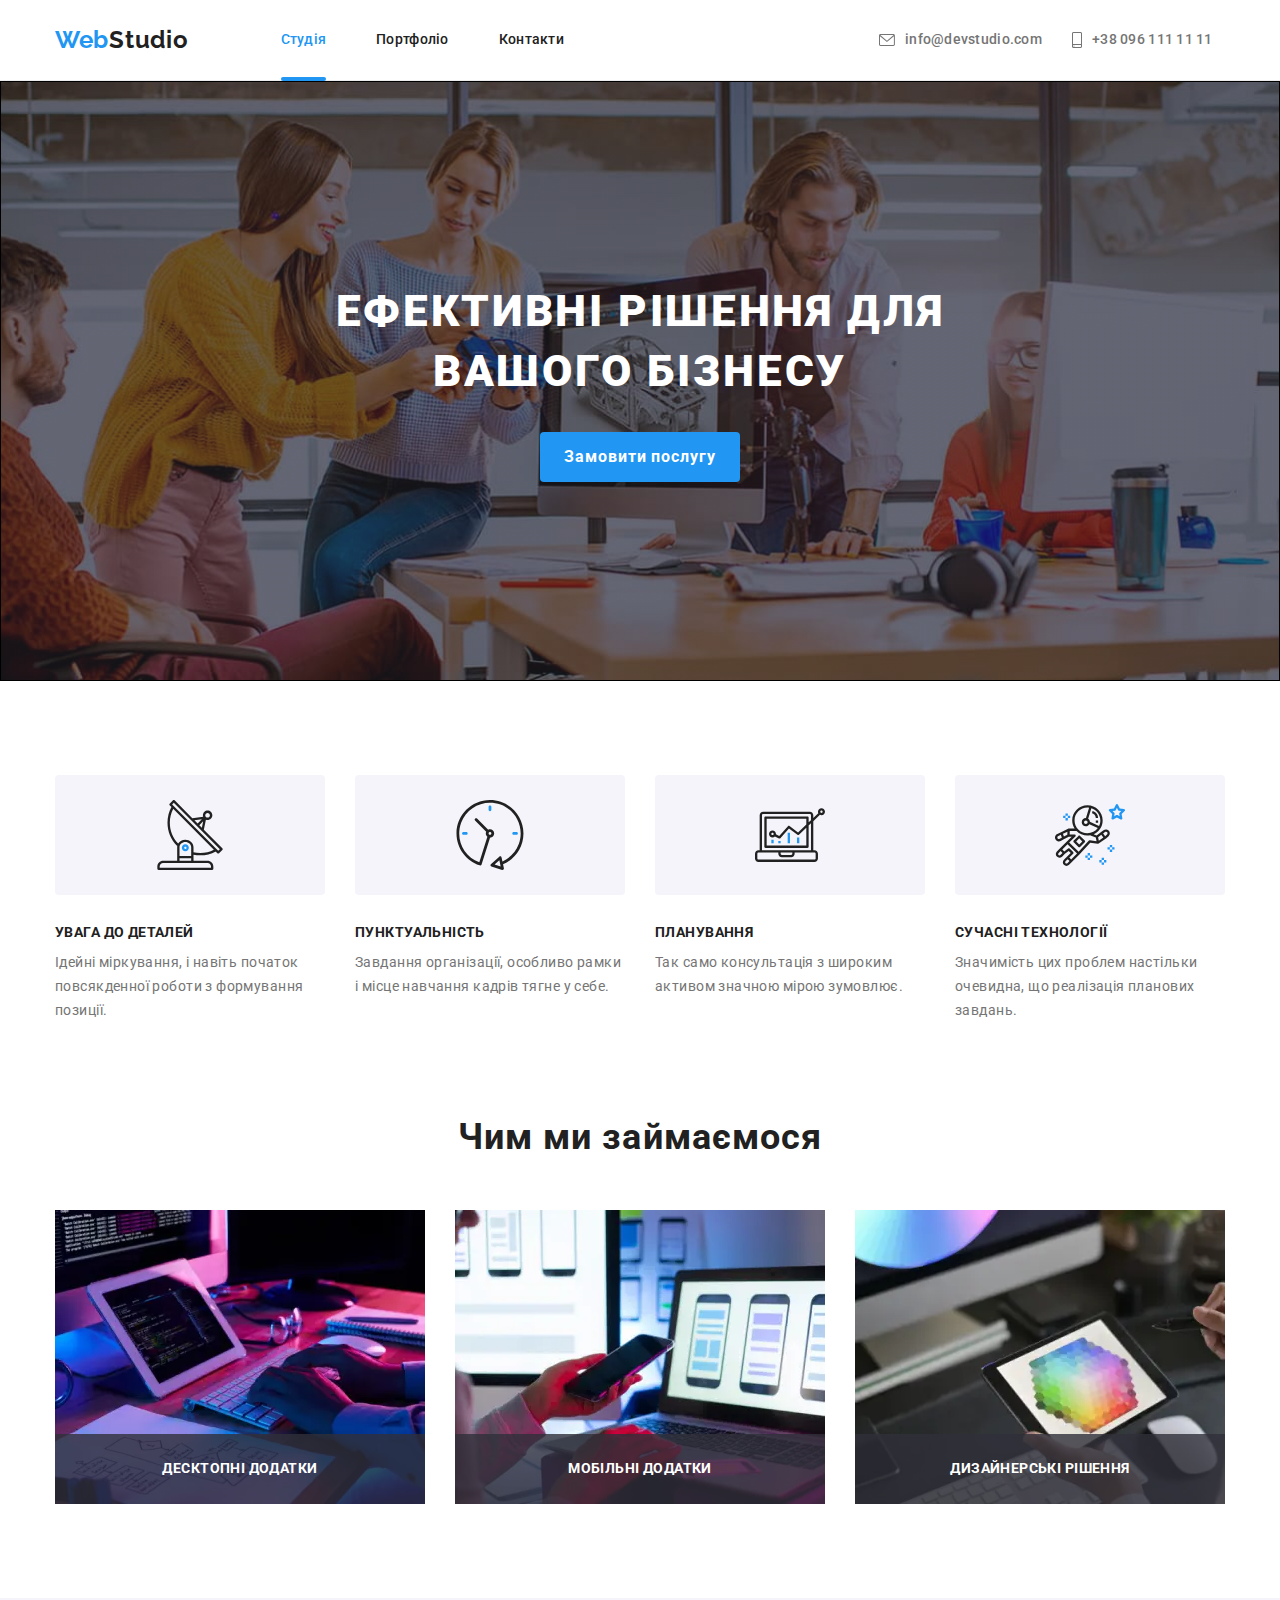
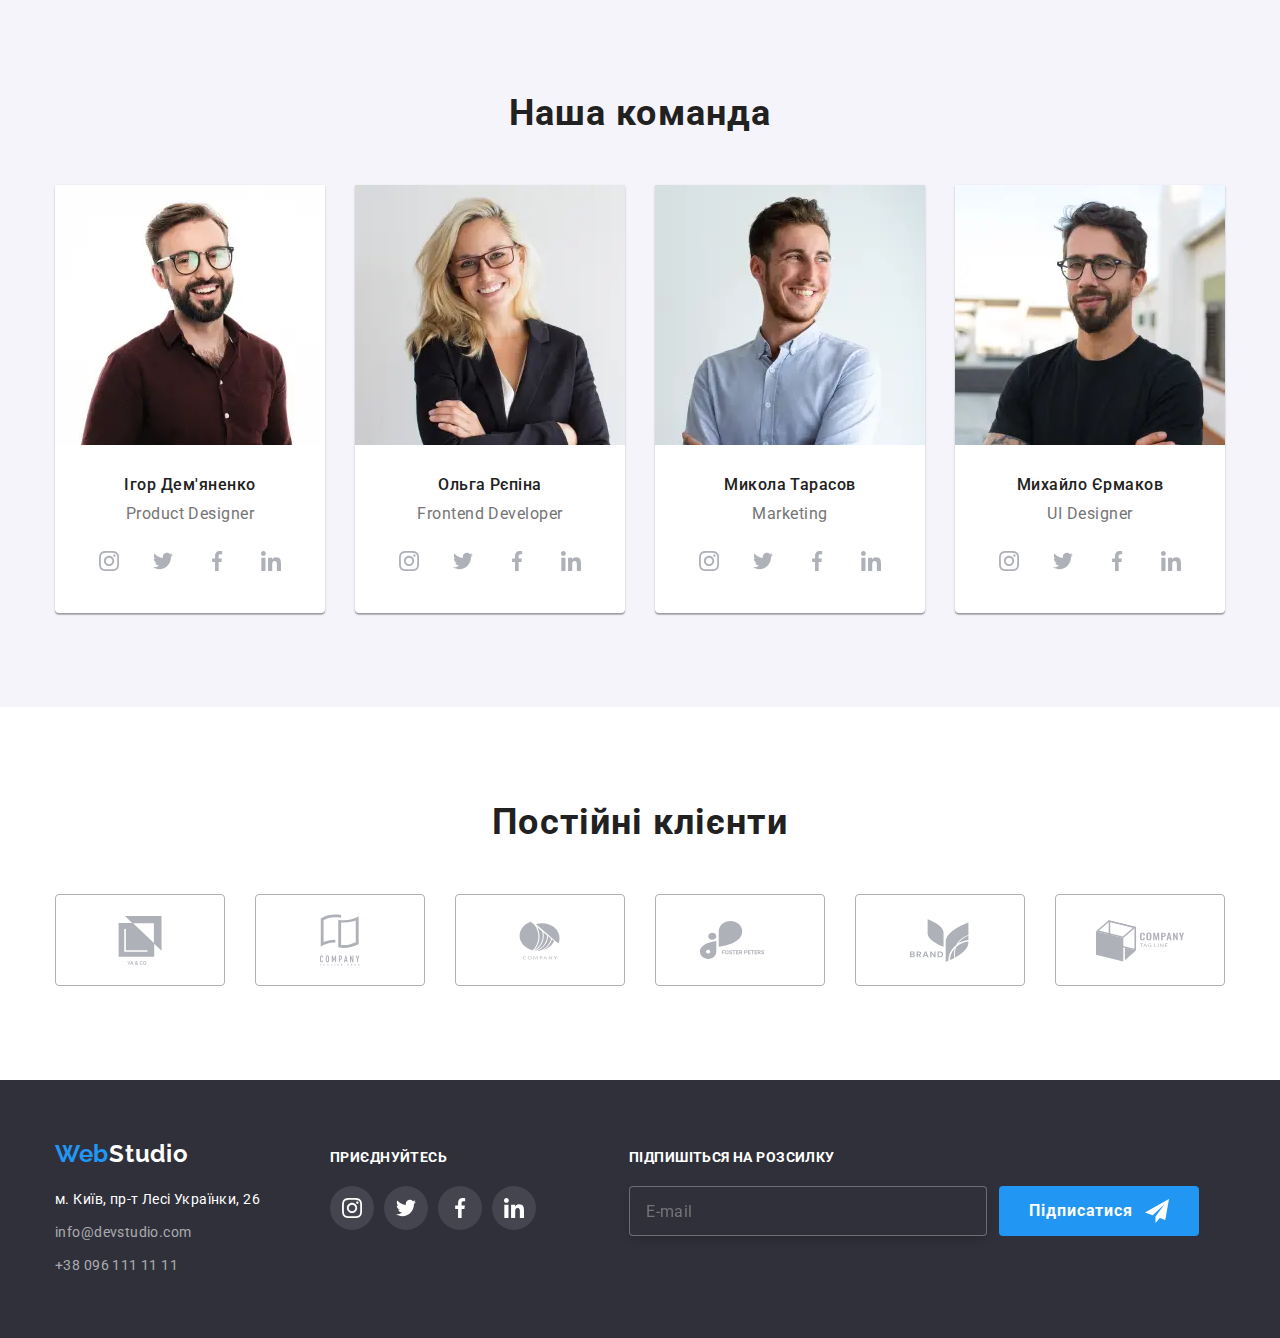
==== commit 4fabc8ea: "Control" ====
--- a/index.html
+++ b/index.html
@@ -16,13 +16,13 @@
     <header class="page-header">
       <div class="container flex-container">
         <div class="mobile-header">
-          <a href="./index.html" class="logo"
+          <a href="./index.html" class="mobile-header__logo logo"
             ><span class="logo__name-start">Web</span
             ><span class="logo__name-end logo__name-end--black">Studio</span>
           </a>
 
           <button
-            class="menu-toggle js-open-menu"
+            class="mobile-header__button menu-toggle js-open-menu"
             type="button"
             aria-expanded="false"
             aria-controls="mobile-menu"
@@ -86,7 +86,7 @@
 
     <div class="menu-container js-menu-container" id="mobile-menu">
       <button
-        class="menu-toggle js-close-menu"
+        class="menu-container__button menu-toggle js-close-menu"
         type="button"
         aria-expanded="false"
         aria-controls="mobile-menu"
@@ -168,7 +168,7 @@
       <section class="hero">
         <div class="title-box">
           <h1 class="hero__title">Ефективні рішення для вашого бізнесу</h1>
-          <button type="button" class="hero__button" data-modal-open>
+          <button type="button" class="button" data-modal-open>
             Замовити послугу
           </button>
         </div>
@@ -247,7 +247,7 @@
                   ></label
                 >
               </div>
-              <button type="submit" class="form__button">Відправити</button>
+              <button type="submit" class="button">Відправити</button>
             </form>
           </div>
         </div>
@@ -375,42 +375,87 @@
               <div class="team__content">
                 <picture>
                   <source
-                    srcset="./images/photo1.webp 1x, ./images/photo1@2x.webp 2x"
-                    type="image/webp"
+                    srcset="
+                      ./images/photo1-480.webp    1x,
+                      ./images/photo1@2x-480.webp 2x
+                    "
+                    type="image/webp"
+                    media="(max-width: 767px)"
+                  />
+                  <source
+                    srcset="
+                      ./images/photo1-480.jpg    1x,
+                      ./images/photo1@2x-480.jpg 2x
+                    "
+                    type="image/jpg"
+                    media="(max-width: 767px)"
+                  />
+
+                  <source
+                    srcset="
+                      ./images/photo1-1200.webp    1x,
+                      ./images/photo1@2x-1200.webp 2x
+                    "
+                    type="image/webp"
+                    media="(min-width: 1200px)"
+                  />
+                  <source
+                    srcset="
+                      ./images/photo1-1200.jpg    1x,
+                      ./images/photo1@2x-1200.jpg 2x
+                    "
+                    type="image/jpg"
+                    media="(min-width: 1200px)"
+                  />
+
+                  <source
+                    srcset="
+                      ./images/photo1-768.webp    1x,
+                      ./images/photo1@2x-768.webp 2x
+                    "
+                    type="image/webp"
+                    media="(min-width: 768px)"
+                  />
+                  <source
+                    srcset="
+                      ./images/photo1-768.jpg    1x,
+                      ./images/photo1@2x-768.jpg 2x
+                    "
+                    type="image/jpg"
+                    media="(min-width: 768px)"
                   />
                   <img
-                    srcset="./images/photo1.jpg 1x, ./images/photo1@2x.jpg 2x"
-                    src="./images/photo1.jpg"
+                    src="./images/photo1-1200.jpg"
                     alt="Фото Ігора"
                     class="team__photo"
                   />
                 </picture>
                 <h3 class="team__name">Ігор Дем'яненко</h3>
                 <p class="team__position">Product Designer</p>
-                <ul class="soc-med">
-                  <li class="soc-med__item">
-                    <a href="" class="soc-med__link">
+                <ul class="social-media">
+                  <li class="social-media__item">
+                    <a href="" class="social-media__link">
                       <svg width="20" height="20">
                         <use href="./images/icons.svg#icon-instagram"></use>
                       </svg>
                     </a>
                   </li>
-                  <li class="soc-med__item">
-                    <a href="" class="soc-med__link">
+                  <li class="social-media__item">
+                    <a href="" class="social-media__link">
                       <svg width="20" height="20">
                         <use href="./images/icons.svg#icon-twitter"></use>
                       </svg>
                     </a>
                   </li>
-                  <li class="soc-med__item">
-                    <a href="" class="soc-med__link">
+                  <li class="social-media__item">
+                    <a href="" class="social-media__link">
                       <svg width="20" height="20">
                         <use href="./images/icons.svg#icon-facebook"></use>
                       </svg>
                     </a>
                   </li>
-                  <li class="soc-med__item">
-                    <a href="" class="soc-med__link">
+                  <li class="social-media__item">
+                    <a href="" class="social-media__link">
                       <svg width="20" height="20">
                         <use href="./images/icons.svg#icon-linkedin"></use>
                       </svg>
@@ -423,12 +468,57 @@
               <div class="team__content">
                 <picture>
                   <source
-                    srcset="./images/photo2.webp 1x, ./images/photo2@2x.webp 2x"
-                    type="image/webp"
+                    srcset="
+                      ./images/photo2-480.webp    1x,
+                      ./images/photo2@2x-480.webp 2x
+                    "
+                    type="image/webp"
+                    media="(max-width: 767px)"
+                  />
+                  <source
+                    srcset="
+                      ./images/photo2-480.jpg    1x,
+                      ./images/photo2@2x-480.jpg 2x
+                    "
+                    type="image/jpg"
+                    media="(max-width: 767px)"
+                  />
+
+                  <source
+                    srcset="
+                      ./images/photo2-1200.webp    1x,
+                      ./images/photo2@2x-1200.webp 2x
+                    "
+                    type="image/webp"
+                    media="(min-width: 1200px)"
+                  />
+                  <source
+                    srcset="
+                      ./images/photo2-1200.jpg    1x,
+                      ./images/photo2@2x-1200.jpg 2x
+                    "
+                    type="image/jpg"
+                    media="(min-width: 1200px)"
+                  />
+
+                  <source
+                    srcset="
+                      ./images/photo2-768.webp    1x,
+                      ./images/photo2@2x-768.webp 2x
+                    "
+                    type="image/webp"
+                    media="(min-width: 768px)"
+                  />
+                  <source
+                    srcset="
+                      ./images/photo2-768.jpg    1x,
+                      ./images/photo2@2x-768.jpg 2x
+                    "
+                    type="image/jpg"
+                    media="(min-width: 768px)"
                   />
                   <img
-                    srcset="./images/photo2.jpg 1x, ./images/photo2@2x.jpg 2x"
-                    src="./images/photo2.jpg"
+                    src="./images/photo2-1200.jpg"
                     alt="Фото Ольги"
                     class="team__photo"
                   />
@@ -436,30 +526,30 @@
 
                 <h3 class="team__name">Ольга Рєпіна</h3>
                 <p class="team__position">Frontend Developer</p>
-                <ul class="soc-med">
-                  <li class="soc-med__item">
-                    <a href="" class="soc-med__link">
+                <ul class="social-media">
+                  <li class="social-media__item">
+                    <a href="" class="social-media__link">
                       <svg width="20" height="20">
                         <use href="./images/icons.svg#icon-instagram"></use>
                       </svg>
                     </a>
                   </li>
-                  <li class="soc-med__item">
-                    <a href="" class="soc-med__link">
+                  <li class="social-media__item">
+                    <a href="" class="social-media__link">
                       <svg width="20" height="20">
                         <use href="./images/icons.svg#icon-twitter"></use>
                       </svg>
                     </a>
                   </li>
-                  <li class="soc-med__item">
-                    <a href="" class="soc-med__link">
+                  <li class="social-media__item">
+                    <a href="" class="social-media__link">
                       <svg width="20" height="20">
                         <use href="./images/icons.svg#icon-facebook"></use>
                       </svg>
                     </a>
                   </li>
-                  <li class="soc-med__item">
-                    <a href="" class="soc-med__link">
+                  <li class="social-media__item">
+                    <a href="" class="social-media__link">
                       <svg width="20" height="20">
                         <use href="./images/icons.svg#icon-linkedin"></use>
                       </svg>
@@ -472,12 +562,57 @@
               <div class="team__content">
                 <picture>
                   <source
-                    srcset="./images/photo3.webp 1x, ./images/photo3@2x.webp 2x"
-                    type="image/webp"
+                    srcset="
+                      ./images/photo3-480.webp    1x,
+                      ./images/photo3@2x-480.webp 2x
+                    "
+                    type="image/webp"
+                    media="(max-width: 767px)"
+                  />
+                  <source
+                    srcset="
+                      ./images/photo3-480.jpg    1x,
+                      ./images/photo3@2x-480.jpg 2x
+                    "
+                    type="image/jpg"
+                    media="(max-width: 767px)"
+                  />
+
+                  <source
+                    srcset="
+                      ./images/photo3-1200.webp    1x,
+                      ./images/photo3@2x-1200.webp 2x
+                    "
+                    type="image/webp"
+                    media="(min-width: 1200px)"
+                  />
+                  <source
+                    srcset="
+                      ./images/photo3-1200.jpg    1x,
+                      ./images/photo3@2x-1200.jpg 2x
+                    "
+                    type="image/jpg"
+                    media="(min-width: 1200px)"
+                  />
+
+                  <source
+                    srcset="
+                      ./images/photo3-768.webp    1x,
+                      ./images/photo3@2x-768.webp 2x
+                    "
+                    type="image/webp"
+                    media="(min-width: 768px)"
+                  />
+                  <source
+                    srcset="
+                      ./images/photo3-768.jpg    1x,
+                      ./images/photo3@2x-768.jpg 2x
+                    "
+                    type="image/jpg"
+                    media="(min-width: 768px)"
                   />
                   <img
-                    srcset="./images/photo3.jpg 1x, ./images/photo3@2x.jpg 2x"
-                    src="./images/photo3.jpg"
+                    src="./images/photo3-1200.jpg"
                     alt="Фото Миколи"
                     class="team__photo"
                   />
@@ -485,30 +620,30 @@
 
                 <h3 class="team__name">Микола Тарасов</h3>
                 <p class="team__position">Marketing</p>
-                <ul class="soc-med">
-                  <li class="soc-med__item">
-                    <a href="" class="soc-med__link">
+                <ul class="social-media">
+                  <li class="social-media__item">
+                    <a href="" class="social-media__link">
                       <svg width="20" height="20">
                         <use href="./images/icons.svg#icon-instagram"></use>
                       </svg>
                     </a>
                   </li>
-                  <li class="soc-med__item">
-                    <a href="" class="soc-med__link">
+                  <li class="social-media__item">
+                    <a href="" class="social-media__link">
                       <svg width="20" height="20">
                         <use href="./images/icons.svg#icon-twitter"></use>
                       </svg>
                     </a>
                   </li>
-                  <li class="soc-med__item">
-                    <a href="" class="soc-med__link">
+                  <li class="social-media__item">
+                    <a href="" class="social-media__link">
                       <svg width="20" height="20">
                         <use href="./images/icons.svg#icon-facebook"></use>
                       </svg>
                     </a>
                   </li>
-                  <li class="soc-med__item">
-                    <a href="" class="soc-med__link">
+                  <li class="social-media__item">
+                    <a href="" class="social-media__link">
                       <svg width="20" height="20">
                         <use href="./images/icons.svg#icon-linkedin"></use>
                       </svg>
@@ -521,12 +656,57 @@
               <div class="team__content">
                 <picture>
                   <source
-                    srcset="./images/photo4.webp 1x, ./images/photo4@2x.webp 2x"
-                    type="image/webp"
+                    srcset="
+                      ./images/photo4-480.webp    1x,
+                      ./images/photo4@2x-480.webp 2x
+                    "
+                    type="image/webp"
+                    media="(max-width: 767px)"
+                  />
+                  <source
+                    srcset="
+                      ./images/photo4-480.jpg    1x,
+                      ./images/photo4@2x-480.jpg 2x
+                    "
+                    type="image/jpg"
+                    media="(max-width: 767px)"
+                  />
+
+                  <source
+                    srcset="
+                      ./images/photo4-1200.webp    1x,
+                      ./images/photo4@2x-1200.webp 2x
+                    "
+                    type="image/webp"
+                    media="(min-width: 1200px)"
+                  />
+                  <source
+                    srcset="
+                      ./images/photo4-1200.jpg    1x,
+                      ./images/photo4@2x-1200.jpg 2x
+                    "
+                    type="image/jpg"
+                    media="(min-width: 1200px)"
+                  />
+
+                  <source
+                    srcset="
+                      ./images/photo4-768.webp    1x,
+                      ./images/photo4@2x-768.webp 2x
+                    "
+                    type="image/webp"
+                    media="(min-width: 768px)"
+                  />
+                  <source
+                    srcset="
+                      ./images/photo4-768.jpg    1x,
+                      ./images/photo4@2x-768.jpg 2x
+                    "
+                    type="image/jpg"
+                    media="(min-width: 768px)"
                   />
                   <img
-                    srcset="./images/photo4.jpg 1x, ./images/photo4@2x.jpg 2x"
-                    src="./images/photo4.jpg"
+                    src="./images/photo4-1200.jpg"
                     alt="Фото Михайла"
                     class="team__photo"
                   />
@@ -534,30 +714,30 @@
 
                 <h3 class="team__name">Михайло Єрмаков</h3>
                 <p class="team__position">UI Designer</p>
-                <ul class="soc-med">
-                  <li class="soc-med__item">
-                    <a href="" class="soc-med__link">
+                <ul class="social-media">
+                  <li class="social-media__item">
+                    <a href="" class="social-media__link">
                       <svg width="20" height="20">
                         <use href="./images/icons.svg#icon-instagram"></use>
                       </svg>
                     </a>
                   </li>
-                  <li class="soc-med__item">
-                    <a href="" class="soc-med__link">
+                  <li class="social-media__item">
+                    <a href="" class="social-media__link">
                       <svg width="20" height="20">
                         <use href="./images/icons.svg#icon-twitter"></use>
                       </svg>
                     </a>
                   </li>
-                  <li class="soc-med__item">
-                    <a href="" class="soc-med__link">
+                  <li class="social-media__item">
+                    <a href="" class="social-media__link">
                       <svg width="20" height="20">
                         <use href="./images/icons.svg#icon-facebook"></use>
                       </svg>
                     </a>
                   </li>
-                  <li class="soc-med__item">
-                    <a href="" class="soc-med__link">
+                  <li class="social-media__item">
+                    <a href="" class="social-media__link">
                       <svg width="20" height="20">
                         <use href="./images/icons.svg#icon-linkedin"></use>
                       </svg>
@@ -657,32 +837,44 @@
             </address>
           </div>
 
-          <div class="social-media">
-            <p class="footer-text">приєднуйтесь</p>
-            <ul class="footer-soc-med">
-              <li class="soc-med__item">
-                <a href="" class="soc-med__link soc-med__link--footer">
+          <div class="social-container">
+            <p class="social-container__text">приєднуйтесь</p>
+            <ul class="social-container__list social-media">
+              <li class="social-media__item">
+                <a
+                  href="#"
+                  class="social-media__link social-media__link--footer"
+                >
                   <svg width="20" height="20">
                     <use href="./images/icons.svg#icon-instagram"></use>
                   </svg>
                 </a>
               </li>
-              <li class="soc-med__item">
-                <a href="" class="soc-med__link soc-med__link--footer">
+              <li class="social-media__item">
+                <a
+                  href="#"
+                  class="social-media__link social-media__link--footer"
+                >
                   <svg width="20" height="20">
                     <use href="./images/icons.svg#icon-twitter"></use>
                   </svg>
                 </a>
               </li>
-              <li class="soc-med__item">
-                <a href="" class="soc-med__link soc-med__link--footer">
+              <li class="social-media__item">
+                <a
+                  href="#"
+                  class="social-media__link social-media__link--footer"
+                >
                   <svg width="20" height="20">
                     <use href="./images/icons.svg#icon-facebook"></use>
                   </svg>
                 </a>
               </li>
-              <li class="soc-med__item">
-                <a href="" class="soc-med__link soc-med__link--footer">
+              <li class="social-media__item">
+                <a
+                  href="#"
+                  class="social-media__link social-media__link--footer"
+                >
                   <svg width="20" height="20">
                     <use href="./images/icons.svg#icon-linkedin"></use>
                   </svg>
@@ -704,9 +896,9 @@
               class="field__input"
             />
           </div>
-          <button type="submit" class="send-button">
+          <button type="submit" class="button footer-send__button">
             Підписатися
-            <svg width="24" height="24" class="send-button__icon">
+            <svg width="24" height="24" class="footer-send__icon">
               <use href="./images/icons.svg#icon-send"></use>
             </svg>
           </button>
--- a/css/main.min.css
+++ b/css/main.min.css
@@ -1 +1 @@
-/*! modern-normalize v1.1.0 | MIT License | https://github.com/sindresorhus/modern-normalize */*,::before,::after{box-sizing:border-box}html{line-height:1.15;-webkit-text-size-adjust:100%;-moz-tab-size:4;tab-size:4}body{margin:0;font-family:system-ui,-apple-system,"Segoe UI",Roboto,Helvetica,Arial,sans-serif,"Apple Color Emoji","Segoe UI Emoji"}hr{height:0;color:inherit}abbr[title]{text-decoration:underline dotted}b,strong{font-weight:bolder}code,kbd,samp,pre{font-family:ui-monospace,SFMono-Regular,Consolas,"Liberation Mono",Menlo,monospace;font-size:1em}small{font-size:80%}sub,sup{font-size:75%;line-height:0;position:relative;vertical-align:baseline}sub{bottom:-0.25em}sup{top:-0.5em}table{text-indent:0;border-color:inherit}button,input,optgroup,select,textarea{font-family:inherit;font-size:100%;line-height:1.15;margin:0}button,select{text-transform:none}button,[type=button],[type=reset],[type=submit]{-webkit-appearance:button}::-moz-focus-inner{border-style:none;padding:0}:-moz-focusring{outline:1px dotted ButtonText}:-moz-ui-invalid{box-shadow:none}legend{padding:0}progress{vertical-align:baseline}::-webkit-inner-spin-button,::-webkit-outer-spin-button{height:auto}[type=search]{-webkit-appearance:textfield;outline-offset:-2px}::-webkit-search-decoration{-webkit-appearance:none}::-webkit-file-upload-button{-webkit-appearance:button;font:inherit}summary{display:list-item}.visually-hidden{position:absolute;width:1px;height:1px;margin:-1px;border:0;padding:0;white-space:nowrap;clip-path:inset(100%);clip:rect(0 0 0 0);overflow:hidden}.send-button,.form__button,.hero__button{display:flex;align-items:center;justify-content:center;font-weight:700;font-size:16px;line-height:1.87;letter-spacing:.06em;border:none;border-radius:4px;min-width:200px;height:50px;background-color:#2196f3;color:#fff;cursor:pointer}.main-page{color:#212121;background-color:#fff;font-family:Roboto,sans-serif;letter-spacing:.03em}.container{padding-left:15px;padding-right:15px;margin-left:auto;margin-right:auto}@media screen and (min-width: 480px){.container{width:480px}}@media screen and (min-width: 768px){.container{width:768px}}@media screen and (min-width: 1200px){.container{width:1200px}}p,h1,h2,h3{margin-top:0;margin-bottom:0}ul{list-style:none;margin:0;padding:0}a{color:inherit;text-decoration:none;transition-duration:250ms;transition-timing-function:cubic-bezier(0.4, 0, 0.2, 1)}img{display:block;height:auto;width:100%}.page-header{border-bottom:1px solid #ececec}.flex-container{display:flex}@media screen and (min-width: 768px){.site-nav{display:flex;align-items:center;justify-content:center}}@media screen and (max-width: 767px){.mobile-header{display:flex}}@media screen and (max-width: 767px){.menu-toggle{display:flex;align-items:center;justify-content:center;min-width:40px;min-height:40px;border:none;background-color:rgba(0,0,0,0);padding:0;margin-left:276px;margin-top:auto;margin-bottom:auto;cursor:pointer}}@media screen and (min-width: 768px){.menu-container,.menu-toggle{display:none}}@media screen and (max-width: 767px){.menu-container{z-index:10;position:fixed;background-color:#fff;top:0;right:0;width:100%;height:100%;overflow-y:auto;padding-top:48px;padding-left:40px;padding-bottom:48px;transform:translateX(100%);transition:transform 250ms cubic-bezier(0.4, 0, 0.2, 1)}.menu-container .menu-toggle{position:absolute;top:10px;right:15px;transition:color 250ms cubic-bezier(0.4, 0, 0.2, 1)}.menu-container .menu-toggle:hover,.menu-container .menu-toggle:focus{color:#2196f3}}@media screen and (max-width: 767px){.menu-container.is-open{transform:translateX(0)}}@media screen and (max-width: 767px){.menu{display:none}}@media screen and (max-width: 767px){.list-navigation{margin-bottom:302px}}@media screen and (min-width: 768px){.list-navigation{display:flex;align-items:center;justify-content:center;margin-left:87px;margin-right:96px}}@media screen and (min-width: 1200px){.list-navigation{margin-left:92px;margin-right:315px}}@media screen and (max-width: 767px){.list-navigation__item+.list-navigation__item{margin-top:35px}}@media screen and (min-width: 768px){.list-navigation__item:not(:last-child){margin-right:50px}}@media screen and (max-width: 767px){.list-navigation__link{font-weight:500;font-size:40px;line-height:1.17;letter-spacing:.02em}.list-navigation__link--studio-current,.list-navigation__link--portfolio-current{color:#2196f3}}@media screen and (min-width: 768px){.list-navigation__link{display:flex;align-items:center;justify-content:center;font-weight:500;font-size:14px;line-height:1.14;letter-spacing:.02em;padding-top:32px;padding-bottom:32px;color:#212121}.list-navigation__link--studio-current,.list-navigation__link--portfolio-current{position:relative;color:#2196f3}.list-navigation__link--studio-current::after,.list-navigation__link--portfolio-current::after{position:absolute;bottom:0;content:"";width:100%;height:4px;border-radius:2px;background-color:#2196f3}.list-navigation__link--studio-current::after{bottom:-1px}.list-navigation__link:hover,.list-navigation__link:focus{color:#2196f3;transform:250ms cubic-bezier(0.4, 0, 0.2, 1)}}@media screen and (max-width: 767px){.header-contacts{display:flex;flex-direction:column-reverse;margin-bottom:64px}}@media screen and (min-width: 1200px){.header-contacts{display:flex;align-items:center;justify-content:center}}@media screen and (max-width: 767px){.header-contacts__item+.header-contacts__item{margin-bottom:32px}}@media screen and (min-width: 768px)and (max-width: 1199px){.header-contacts__item+.header-contacts__item{margin-top:10px}}@media screen and (min-width: 1200px){.header-contacts__item+.header-contacts__item{margin-left:30px}}.header-contacts__link{color:#757575}@media screen and (max-width: 767px){.header-contacts__link--number{font-weight:500;font-size:34px;line-height:1.18;letter-spacing:.02em;color:#2196f3}.header-contacts__link--mail{font-weight:500;font-size:24px;line-height:1.17;letter-spacing:.02em}}@media screen and (min-width: 768px){.header-contacts__link{font-weight:500;font-size:12px;line-height:1.17;letter-spacing:.02em;display:flex}}@media screen and (min-width: 1200px){.header-contacts__link{display:flex;align-items:center;justify-content:center;font-weight:500;font-size:14px;line-height:1.14;letter-spacing:.02em;padding-top:32px;padding-bottom:32px}.header-contacts__link:hover,.header-contacts__link:focus{color:#2196f3;transform:250ms cubic-bezier(0.4, 0, 0.2, 1)}}@media screen and (max-width: 767px){.header-contacts__icon{display:none}}@media screen and (min-width: 768px){.header-contacts__icon{margin-right:8px;fill:currentColor}}@media screen and (min-width: 1200px){.header-contacts__icon{margin-right:10px}}.social-media-list{display:none}@media screen and (max-width: 767px){.social-media-list{display:flex}}@media screen and (max-width: 767px){.social-media-list__item{display:flex;align-items:center}.social-media-list__item::after{display:block;content:"";margin-right:10px;margin-left:10px;width:22px;height:0;border:1px solid rgba(33,33,33,.2);transform:rotate(90deg)}.social-media-list__item--without-elem::after{display:none}}@media screen and (max-width: 767px){.social-media-list__link{font-weight:500;font-size:18px;line-height:1.22;letter-spacing:.02em;color:#2196f3}}.logo{display:block;font-weight:700;font-size:24px;line-height:1.17;letter-spacing:.03em;font-family:Raleway,sans-serif;padding-top:24px}@media screen and (max-width: 767px){.logo{padding-top:16px;padding-bottom:16px}}.logo__name-start{color:#2196f3}.logo__name-end--black{color:#212121}.logo__name-end--white{color:#fff}.hero{padding-top:118px;padding-bottom:118px;height:400px;margin-left:auto;margin-right:auto;background-image:linear-gradient(to right, rgba(47, 48, 58, 0.4), rgba(47, 48, 58, 0.4)),url("/images/header-img.jpg");border:1px solid #000;background-repeat:no-repeat;background-position:center;background-size:cover;background-color:#c4c4c4}@media screen and (min-width: 1200px){.hero{padding-top:200px;padding-bottom:200px;height:600px;max-width:1600px}}@media screen and (min-device-pixel-ratio: 2),(-webkit-min-device-pixel-ratio: 2),(min-resolution: 192dpi),(min-resolution: 2dppx){.hero{background-image:linear-gradient(to right, rgba(47, 48, 58, 0.4), rgba(47, 48, 58, 0.4)),url("/images/header-img@2x.jpg")}}.title-box{max-width:360px;margin-left:auto;margin-right:auto;text-align:center}@media screen and (min-width: 1200px){.title-box{max-width:700px}}.hero__title{font-weight:900;font-size:26px;line-height:1.61;letter-spacing:.06em;text-transform:uppercase;margin-bottom:30px;color:#fff}@media screen and (min-width: 1200px){.hero__title{font-weight:900;font-size:44px;line-height:1.36;letter-spacing:.06em}}.hero__button{margin-left:auto;margin-right:auto;transition:background-color 250ms cubic-bezier(0.4, 0, 0.2, 1)}.hero__button:hover,.hero__button:focus{background-color:#188ce8}.backdrop{position:fixed;top:0;left:0;width:100%;height:100%;background-color:rgba(0,0,0,.2);opacity:1;transition:opacity 250ms cubic-bezier(0.4, 0, 0.2, 1);z-index:9;overflow-y:scroll}.backdrop.is-hidden{opacity:0;pointer-events:none}.backdrop.is-hidden.modal{transform:translate(-50%, -50%)}.modal{position:absolute;width:450px;height:609px;border-radius:4px;background-color:#fff;top:50%;left:50%;transform:translate(-50%, -50%);transition:transform 250ms cubic-bezier(0.4, 0, 0.2, 1)}@media screen and (min-width: 1200px){.modal{width:528px;height:581px}}.close-button{position:absolute;top:8px;right:8px;width:30px;height:30px;padding:6px;border-radius:50%;background-color:#fff;border:1px solid rgba(0,0,0,.1);cursor:pointer;transition:fill 250ms cubic-bezier(0.4, 0, 0.2, 1)}.close-button:hover,.close-button:focus{fill:#2196f3}.form{padding:40px 40px}.form__title{font-weight:700;font-size:20px;line-height:1.15;letter-spacing:.03em;margin-bottom:12px;text-align:center}.form-field{position:relative;display:flex;flex-direction:column;margin-bottom:10px}.form-field__name{font-weight:400;font-size:12px;line-height:1.16;letter-spacing:.01em;margin-bottom:4px;text-align:left;color:#757575}.form-field__input{height:40px;padding:11px 12px 11px 42px;border:1px solid rgba(33,33,33,.2);border-radius:4px;transition:border-color 250ms cubic-bezier(0.4, 0, 0.2, 1)}.form-field__input:hover,.form-field__input:focus{border-color:#2196f3;outline:rgba(0,0,0,0);cursor:pointer}.form-field__icon{position:absolute;bottom:11px;left:12px;transition:fill 250ms cubic-bezier(0.4, 0, 0.2, 1)}.form-field__input:focus+.form-field__icon{fill:#2196f3}.form-field__comment{font-weight:400;font-size:12px;line-height:1.16;letter-spacing:.01em;color:#757575;height:120px;padding:12px 16px;border:1px solid rgba(33,33,33,.2);border-radius:4px;resize:none;transition:border-color 250ms cubic-bezier(0.4, 0, 0.2, 1)}.form-field__comment:hover,.form-field__comment:focus{border-color:#2196f3;outline:rgba(0,0,0,0)}.policy{margin-top:20px;margin-bottom:30px}.policy__text{display:flex;justify-content:flex-start;align-items:center;font-weight:400;font-size:12px;line-height:1.16;letter-spacing:.03em;color:#757575}@media screen and (min-width: 1200px){.policy__text{font-weight:400;font-size:14px;line-height:1.71;letter-spacing:.03em}}.policy__link{margin-left:4px;color:#2196f3}.policy__checkbox{appearance:none;position:absolute}.policy__icon{width:16px;height:15px;border:1px solid #000;border-width:2px;border-radius:2px;margin-right:9px;fill:#fff;transition:background-color 250ms cubic-bezier(0.4, 0, 0.2, 1)}.policy__checkbox:checked+.policy__icon{background-color:#2196f3;background-origin:content-box;border-color:#2196f3}.form__button{margin-right:auto;margin-left:auto;transition:background-color 250ms cubic-bezier(0.4, 0, 0.2, 1)}.form__button:hover,.form__button:focus{background-color:#188ce8}.properties{padding-top:60px;padding-bottom:60px}@media screen and (min-width: 1200px){.properties{padding-top:94px;padding-bottom:0}}.peculiarities{display:flex;flex-wrap:wrap;gap:30px}.peculiarities__item{flex-basis:100%}@media screen and (min-width: 768px){.peculiarities__item{flex-basis:calc((100% - 30px)/2)}}@media screen and (min-width: 1200px){.peculiarities__item{flex-basis:calc((100% - 90px)/4)}}.peculiarities__image{padding:25px 190px;height:120px;border-radius:4px;background-color:#f5f4fa;margin-bottom:30px}@media screen and (min-width: 768px){.peculiarities__image{padding:25px 142px}}@media screen and (min-width: 1200px){.peculiarities__image{padding:25px 100px}}.peculiarities__title{font-weight:700;font-size:14px;line-height:1.14;letter-spacing:.03em;text-transform:uppercase;text-align:center;margin-bottom:10px}@media screen and (min-width: 1200px){.peculiarities__title{text-align:left}}.peculiarities__text{font-weight:400;font-size:14px;line-height:1.7;letter-spacing:.03em;color:#757575}.description{padding-top:94px;padding-bottom:94px}@media screen and (max-width: 1199px){.description{display:none}}.works{display:flex;flex-wrap:wrap;gap:30px}.works__item{position:relative;display:block;z-index:1;flex-basis:calc((100% - 60px)/3)}.works__label{position:absolute;bottom:0;font-weight:700;font-size:14px;line-height:1.14;letter-spacing:.03em;text-align:center;text-transform:uppercase;height:70px;width:100%;background-color:rgba(47,48,58,.8);color:#fff;padding-top:27px;padding-bottom:27px}.team-section{padding-top:60px;padding-bottom:60px;background-color:#f5f4fa}@media screen and (min-width: 1200px){.team-section{padding-top:94px;padding-bottom:94px}}.title{font-weight:700;font-size:28px;line-height:1.18;letter-spacing:.03em;text-align:center;margin-bottom:30px}@media screen and (min-width: 1200px){.title{font-weight:700;font-size:36px;line-height:1.2;letter-spacing:.03em;margin-bottom:50px}}@media screen and (min-width: 768px){.team{display:flex;flex-wrap:wrap;gap:30px}}@media screen and (max-width: 767px){.team__item{width:450px}.team__item:not(:last-child){margin-bottom:30px}}@media screen and (min-width: 768px){.team__item{width:calc((100% - 30px)/2)}}@media screen and (min-width: 1200px){.team__item{width:calc((100% - 90px)/4)}}.team__content{background-color:#fff;text-align:center;padding-bottom:24px;box-shadow:0px 1px 3px rgba(0,0,0,.12),0px 1px 1px rgba(0,0,0,.14),0px 2px 1px rgba(0,0,0,.2);border-radius:0px 0px 4px 4px}@media screen and (min-width: 1200px){.team__content{padding-bottom:30px}}.team__photo{margin-bottom:30px}.team__name{font-weight:500;font-size:16px;line-height:1.2;letter-spacing:.03em;margin-bottom:10px}.team__position{font-weight:400;font-size:16px;line-height:1.2;letter-spacing:.03em;color:#757575;margin-bottom:16px}.soc-med{display:flex;align-items:center;justify-content:center}.soc-med__item+.soc-med__item{margin-left:10px}.soc-med__link{display:flex;align-items:center;justify-content:center;width:44px;height:44px;border-radius:50%;fill:#afb1b8}@media screen and (min-width: 1200px){.soc-med__link{transition:fill 250ms cubic-bezier(0.4, 0, 0.2, 1),background-color 250ms cubic-bezier(0.4, 0, 0.2, 1)}.soc-med__link:hover,.soc-med__link:focus{fill:#fff;background-color:#2196f3}}.clients-section{padding-top:60px;padding-bottom:60px}@media screen and (min-width: 1200px){.clients-section{padding-top:94px;padding-bottom:94px}}.clients{display:flex;flex-wrap:wrap;gap:30px}.clients__item{flex-basis:calc((100% - 30px)/2)}@media screen and (min-width: 768px){.clients__item{flex-basis:calc((100% - 60px)/3)}}@media screen and (min-width: 1200px){.clients__item{flex-basis:calc((100% - 150px)/6)}}.clients__link{display:flex;align-items:center;justify-content:center;color:#afb1b8;height:92px;border:1px solid currentColor;border-radius:4px;fill:currentColor;transition-duration:250ms;transition-timing-function:cubic-bezier(0.4, 0, 0.2, 1)}.clients__link:hover,.clients__link:focus{color:#2196f3;transform:250ms cubic-bezier(0.4, 0, 0.2, 1)}.footer{padding-top:60px;padding-bottom:60px;background-color:#2f303a}@media screen and (max-width: 767px){.footer-container{text-align:center}}@media screen and (min-width: 1200px){.footer-container{display:flex;align-items:baseline}}@media screen and (min-width: 768px){.tablet-container{display:flex;align-items:baseline}}@media screen and (min-width: 768px)and (max-width: 1199px){.footer-adress{text-align:center;margin-right:165px;margin-left:76px;margin-bottom:60px}}.footer-contacts{margin-top:4px}@media screen and (min-width: 768px){.footer-contacts{margin-top:20px}}@media screen and (max-width: 1199px){.footer-contacts{margin-bottom:60px}}.footer-contacts__item:not(:last-child){margin-bottom:8px}@media screen and (min-width: 1200px){.footer-contacts__item:not(:last-child){margin-bottom:9px}}.footer-contacts__link{font-weight:400;font-size:14px;line-height:1.7;letter-spacing:.03em;font-style:normal;display:block;color:rgba(255,255,255,.6);transition:color 250ms cubic-bezier(0.4, 0, 0.2, 1)}.footer-contacts__link--white{color:#fff}.footer-contacts__link:hover,.footer-contacts__link:focus{color:#2196f3}@media screen and (min-width: 1200px){.social-media{margin-left:70px}}.footer-text{font-weight:700;font-size:14px;line-height:1.14;letter-spacing:.03em;text-transform:uppercase;color:#fff;margin-bottom:20px}@media screen and (max-width: 1199px){.footer-text{text-align:center}}.footer-soc-med{display:flex;align-items:center;justify-content:center}@media screen and (max-width: 767px){.footer-soc-med{margin-bottom:60px}}.soc-med__item+.soc-med__item{margin-left:10px}.soc-med__link--footer{fill:#fff;background-color:rgba(255,255,255,.1)}@media screen and (min-width: 1200px){.footer-send{display:flex;align-items:flex-end;margin-left:93px}}.field{display:flex;flex-direction:column}@media screen and (max-width: 1199px){.field{margin-bottom:20px}}.field__label{font-weight:700;font-size:14px;line-height:1.14;letter-spacing:.03em;text-transform:uppercase;color:#fff;text-align:center;margin-bottom:20px}@media screen and (min-width: 1200px){.field__label{text-align:left}}.field__input{font-weight:400;font-size:16px;line-height:1.25;letter-spacing:.03em;width:450px;height:50px;padding:15px 16px;border:1px solid rgba(255,255,255,.3);filter:drop-shadow(0px 4px 4px rgba(0, 0, 0, 0.15));border-radius:4px;background-color:#2f303a;color:rgba(255,255,255,.6);margin-left:auto;margin-right:auto;transition:border-color 250ms cubic-bezier(0.4, 0, 0.2, 1)}@media screen and (min-width: 1200px){.field__input{width:358px}}.field__input:hover,.field__input:focus{border-color:#2196f3;outline:rgba(0,0,0,0)}.send-button{margin-left:auto;margin-right:auto}@media screen and (min-width: 1200px){.send-button{margin-left:12px}}.send-button__icon{margin-left:12px}.main-section{padding-top:60px;padding-bottom:60px}@media screen and (min-width: 1200px){.main-section{padding-top:94px;padding-bottom:94px}}.button-list{display:flex;margin-bottom:40px}@media screen and (max-width: 767px){.button-list{flex-wrap:wrap}}@media screen and (min-width: 768px){.button-list{margin-bottom:30px;justify-content:center}}@media screen and (max-width: 767px){.button-list__item:not(:last-child){margin-right:8px;margin-bottom:15px}}@media screen and (min-width: 768px){.button-list__item+.button-list__item{margin-left:8px}}.button-list__unit{font-weight:500;font-size:16px;line-height:1.6;letter-spacing:.03em;min-width:73px;height:38px;padding:6px 22px;text-align:center;border-radius:4px;border:none;color:#212121;background-color:#f5f4fa;cursor:pointer;transition:background-color 250ms cubic-bezier(0.4, 0, 0.2, 1),color 250ms cubic-bezier(0.4, 0, 0.2, 1),box-shadow 250ms cubic-bezier(0.4, 0, 0.2, 1)}.button-list__unit:hover,.button-list__unit:focus{color:#fff;background-color:#2196f3;box-shadow:0px 4px 4px rgba(0,0,0,.25)}@media screen and (min-width: 768px){.portfolio-list{display:flex;flex-wrap:wrap;gap:30px}}.portfolio-list__item{flex-basis:100%}@media screen and (max-width: 767px){.portfolio-list__item:not(:last-child){margin-bottom:30px}}@media screen and (min-width: 768px){.portfolio-list__item{flex-basis:calc((100% - 30px)/2)}}@media screen and (min-width: 768px)and (max-width: 1199px){.portfolio-list__item{display:flex}}@media screen and (min-width: 1200px){.portfolio-list__item{flex-basis:calc((100% - 60px)/3)}}.portfolio-card{position:relative;overflow:hidden}.portfolio-card__content{font-weight:400;font-size:18px;line-height:1.55;letter-spacing:.03em;position:absolute;top:0;width:100%;height:100%;background-color:rgba(33,150,243,.9);opacity:0;padding-left:24px;padding-right:24px;padding-top:77px;color:#fff;transform:translateY(100%);transition:transform 250ms cubic-bezier(0.4, 0, 0.2, 1)}@media screen and (min-width: 768px){.portfolio-card__content{padding-top:49px}}@media screen and (min-width: 1200px){.portfolio-card__content{padding-top:63px}}.portfolio-card__label{font-weight:700;font-size:18px;line-height:2;letter-spacing:.06em;margin-bottom:4px;color:#212121}.portfolio-card__text{font-weight:400;font-size:16px;line-height:1.9;letter-spacing:.03em;color:#757575}.portfolio-list__link{display:block;transition:box-shadow 250ms cubic-bezier(0.4, 0, 0.2, 1)}.portfolio-list__link:hover{box-shadow:0px 4px 4px rgba(0,0,0,.25)}@media screen and (min-width: 768px)and (max-width: 1199px){.portfolio-list__link{display:flex;flex-direction:column}}.portfolio-list__link:hover .portfolio-card__content{transform:translateY(0);opacity:1}.border{border-bottom:1px solid #eee;border-left:1px solid #eee;border-right:1px solid #eee;padding:20px 24px}@media screen and (min-width: 768px)and (max-width: 1199px){.border{flex-grow:1}}/*# sourceMappingURL=main.min.css.map */+.visually-hidden{position:absolute;width:1px;height:1px;margin:-1px;border:0;padding:0;white-space:nowrap;clip-path:inset(100%);clip:rect(0 0 0 0);overflow:hidden}.portfolio-list,.clients,.team,.works,.peculiarities{display:flex;flex-wrap:wrap;gap:30px}/*! modern-normalize v1.1.0 | MIT License | https://github.com/sindresorhus/modern-normalize */*,::before,::after{box-sizing:border-box}html{line-height:1.15;-webkit-text-size-adjust:100%;-moz-tab-size:4;tab-size:4}body{margin:0;font-family:system-ui,-apple-system,"Segoe UI",Roboto,Helvetica,Arial,sans-serif,"Apple Color Emoji","Segoe UI Emoji"}hr{height:0;color:inherit}abbr[title]{text-decoration:underline dotted}b,strong{font-weight:bolder}code,kbd,samp,pre{font-family:ui-monospace,SFMono-Regular,Consolas,"Liberation Mono",Menlo,monospace;font-size:1em}small{font-size:80%}sub,sup{font-size:75%;line-height:0;position:relative;vertical-align:baseline}sub{bottom:-0.25em}sup{top:-0.5em}table{text-indent:0;border-color:inherit}button,input,optgroup,select,textarea{font-family:inherit;font-size:100%;line-height:1.15;margin:0}button,select{text-transform:none}button,[type=button],[type=reset],[type=submit]{-webkit-appearance:button}::-moz-focus-inner{border-style:none;padding:0}:-moz-focusring{outline:1px dotted ButtonText}:-moz-ui-invalid{box-shadow:none}legend{padding:0}progress{vertical-align:baseline}::-webkit-inner-spin-button,::-webkit-outer-spin-button{height:auto}[type=search]{-webkit-appearance:textfield;outline-offset:-2px}::-webkit-search-decoration{-webkit-appearance:none}::-webkit-file-upload-button{-webkit-appearance:button;font:inherit}summary{display:list-item}.main-page{color:#212121;background-color:#fff;font-family:Roboto,sans-serif;letter-spacing:.03em}.container{padding-left:15px;padding-right:15px;margin-left:auto;margin-right:auto}@media screen and (min-width: 480px){.container{width:480px}}@media screen and (min-width: 768px){.container{width:768px}}@media screen and (min-width: 1200px){.container{width:1200px}}p,h1,h2,h3{margin-top:0;margin-bottom:0}ul{list-style:none;margin:0;padding:0}a{color:inherit;text-decoration:none}img{display:block;height:auto;max-width:100%}.logo{display:block;font-weight:700;font-size:24px;line-height:1.17;letter-spacing:.03em;font-family:Raleway,sans-serif}.logo__name-start{color:#2196f3}.logo__name-end--black{color:#212121}.logo__name-end--white{color:#fff}.menu-toggle{display:flex;align-items:center;justify-content:center;min-width:40px;min-height:40px;border:none;background-color:rgba(0,0,0,0);padding:0;cursor:pointer}.button{display:flex;align-items:center;justify-content:center;font-weight:700;font-size:16px;line-height:1.87;letter-spacing:.06em;border:none;border-radius:4px;min-width:200px;height:50px;background-color:#2196f3;color:#fff;cursor:pointer;margin-left:auto;margin-right:auto;transition:background-color 250ms cubic-bezier(0.4, 0, 0.2, 1)}.button:hover,.button:focus{background-color:#188ce8}.social-media{display:flex;align-items:center;justify-content:center}.social-media__item+.social-media__item{margin-left:10px}.social-media__link{display:flex;align-items:center;justify-content:center;width:44px;height:44px;border-radius:50%;fill:#afb1b8}.social-media__link--footer{fill:#fff;background-color:rgba(255,255,255,.1)}@media screen and (min-width: 1200px){.social-media__link{transition:fill 250ms cubic-bezier(0.4, 0, 0.2, 1),background-color 250ms cubic-bezier(0.4, 0, 0.2, 1)}.social-media__link:hover,.social-media__link:focus{fill:#fff;background-color:#2196f3}}.title{font-weight:700;font-size:28px;line-height:1.18;letter-spacing:.03em;text-align:center;margin-bottom:30px}@media screen and (min-width: 1200px){.title{font-weight:700;font-size:36px;line-height:1.2;letter-spacing:.03em;margin-bottom:50px}}.page-header{border-bottom:1px solid #ececec}@media screen and (min-width: 768px){.flex-container{display:flex}}@media screen and (min-width: 768px){.site-nav{display:flex;align-items:center;justify-content:center}}.mobile-header{display:flex}.mobile-header__logo{display:flex;align-items:center}@media screen and (max-width: 767px){.mobile-header{padding-top:10px;padding-bottom:10px;justify-content:space-between}}@media screen and (min-width: 768px){.menu-container,.menu-toggle{display:none}}@media screen and (max-width: 767px){.menu-container{z-index:10;position:fixed;background-color:#fff;top:0;right:0;width:100%;height:100%;overflow-y:auto;padding-top:48px;padding-left:40px;padding-bottom:48px;transform:translateX(100%);transition:transform 250ms cubic-bezier(0.4, 0, 0.2, 1)}.menu-container__button{position:absolute;top:10px;right:15px}}@media screen and (max-width: 767px){.menu-container.is-open{transform:translateX(0)}}@media screen and (max-width: 767px){.menu{display:none}}@media screen and (max-width: 767px){.list-navigation{margin-bottom:302px}}@media screen and (min-width: 768px){.list-navigation{display:flex;align-items:center;justify-content:center;margin-left:87px;margin-right:96px}}@media screen and (min-width: 1200px){.list-navigation{margin-left:92px;margin-right:315px}}@media screen and (max-width: 767px){.list-navigation__item+.list-navigation__item{margin-top:35px}}@media screen and (min-width: 768px){.list-navigation__item:not(:last-child){margin-right:50px}}@media screen and (max-width: 767px){.list-navigation__link{font-weight:500;font-size:40px;line-height:1.17;letter-spacing:.02em;transition:color 250ms cubic-bezier(0.4, 0, 0.2, 1)}.list-navigation__link--studio-current,.list-navigation__link--portfolio-current{color:#2196f3}}@media screen and (min-width: 768px){.list-navigation__link{display:flex;align-items:center;justify-content:center;font-weight:500;font-size:14px;line-height:1.14;letter-spacing:.02em;padding-top:32px;padding-bottom:32px;color:#212121;transition:color 250ms cubic-bezier(0.4, 0, 0.2, 1)}.list-navigation__link--studio-current,.list-navigation__link--portfolio-current{position:relative;color:#2196f3}.list-navigation__link--studio-current::after,.list-navigation__link--portfolio-current::after{position:absolute;bottom:0;content:"";width:100%;height:4px;border-radius:2px;background-color:#2196f3}.list-navigation__link--studio-current::after{bottom:-1px}.list-navigation__link:hover,.list-navigation__link:focus{color:#2196f3}}@media screen and (max-width: 767px){.header-contacts{display:flex;flex-direction:column-reverse;margin-bottom:64px}}@media screen and (min-width: 1200px){.header-contacts{display:flex;align-items:center;justify-content:center}}@media screen and (max-width: 767px){.header-contacts__item+.header-contacts__item{margin-bottom:32px}}@media screen and (min-width: 768px)and (max-width: 1199px){.header-contacts__item+.header-contacts__item{margin-top:10px}}@media screen and (min-width: 1200px){.header-contacts__item+.header-contacts__item{margin-left:30px}}.header-contacts__link{color:#757575}@media screen and (max-width: 767px){.header-contacts__link--number{font-weight:500;font-size:34px;line-height:1.18;letter-spacing:.02em;color:#2196f3}.header-contacts__link--mail{font-weight:500;font-size:24px;line-height:1.17;letter-spacing:.02em}}@media screen and (min-width: 768px){.header-contacts__link{font-weight:500;font-size:12px;line-height:1.17;letter-spacing:.02em;display:flex}}@media screen and (min-width: 1200px){.header-contacts__link{display:flex;align-items:center;justify-content:center;font-weight:500;font-size:14px;line-height:1.14;letter-spacing:.02em;padding-top:32px;padding-bottom:32px;transition:color 250ms cubic-bezier(0.4, 0, 0.2, 1)}.header-contacts__link:hover,.header-contacts__link:focus{color:#2196f3}}@media screen and (max-width: 767px){.header-contacts__icon{display:none}}@media screen and (min-width: 768px){.header-contacts__icon{margin-right:8px;fill:currentColor}}@media screen and (min-width: 1200px){.header-contacts__icon{margin-right:10px}}.social-media-list{display:none}@media screen and (max-width: 767px){.social-media-list{display:flex}}@media screen and (max-width: 767px){.social-media-list__item{display:flex;align-items:center}.social-media-list__item::after{display:block;content:"";margin-right:10px;margin-left:10px;width:22px;height:0;border:1px solid rgba(33,33,33,.2);transform:rotate(90deg)}.social-media-list__item--without-elem::after{display:none}}@media screen and (max-width: 767px){.social-media-list__link{font-weight:500;font-size:18px;line-height:1.22;letter-spacing:.02em;color:#2196f3}}.hero{padding-top:118px;padding-bottom:118px;height:400px;max-width:1600px;margin-left:auto;margin-right:auto;background-image:linear-gradient(to right, rgba(47, 48, 58, 0.4), rgba(47, 48, 58, 0.4)),url("/images/header-img-480.jpg");border:1px solid #000;background-repeat:no-repeat;background-position:center;background-size:cover;background-color:#c4c4c4}@media screen and (min-width: 768px){.hero{background-image:linear-gradient(to right, rgba(47, 48, 58, 0.4), rgba(47, 48, 58, 0.4)),url("/images/header-img-768.jpg")}}@media screen and (min-width: 1200px){.hero{padding-top:200px;padding-bottom:200px;height:600px;background-image:linear-gradient(to right, rgba(47, 48, 58, 0.4), rgba(47, 48, 58, 0.4)),url("/images/header-img-1200.jpg")}}@media screen and (min-device-pixel-ratio: 2),(-webkit-min-device-pixel-ratio: 2),(min-resolution: 192dpi),(min-resolution: 2dppx){.hero{background-image:linear-gradient(to right, rgba(47, 48, 58, 0.4), rgba(47, 48, 58, 0.4)),url("/images/header-img@2x-480.jpg")}}@media screen and (min-device-pixel-ratio: 2)and (min-width: 768px),screen and (-webkit-min-device-pixel-ratio: 2)and (min-width: 768px),screen and (min-resolution: 192dpi)and (min-width: 768px),screen and (min-resolution: 2dppx)and (min-width: 768px){.hero{background-image:linear-gradient(to right, rgba(47, 48, 58, 0.4), rgba(47, 48, 58, 0.4)),url("/images/header-img-768@2x.jpg")}}@media screen and (min-device-pixel-ratio: 2)and (min-width: 1200px),screen and (-webkit-min-device-pixel-ratio: 2)and (min-width: 1200px),screen and (min-resolution: 192dpi)and (min-width: 1200px),screen and (min-resolution: 2dppx)and (min-width: 1200px){.hero{background-image:linear-gradient(to right, rgba(47, 48, 58, 0.4), rgba(47, 48, 58, 0.4)),url("/images/header-img@2x-1200.jpg")}}.title-box{max-width:360px;margin-left:auto;margin-right:auto;text-align:center}@media screen and (min-width: 1200px){.title-box{max-width:700px}}.hero__title{font-weight:900;font-size:26px;line-height:1.61;letter-spacing:.06em;text-transform:uppercase;margin-bottom:30px;color:#fff}@media screen and (min-width: 1200px){.hero__title{font-weight:900;font-size:44px;line-height:1.36;letter-spacing:.06em}}.backdrop{position:fixed;top:0;left:0;width:100%;height:100%;background-color:rgba(0,0,0,.2);opacity:1;transition:opacity 250ms cubic-bezier(0.4, 0, 0.2, 1);z-index:9;overflow-y:scroll}.backdrop.is-hidden{opacity:0;pointer-events:none}.backdrop.is-hidden.modal{transform:translate(-50%, -50%)}.modal{position:absolute;width:450px;height:609px;border-radius:4px;background-color:#fff;top:50%;left:50%;transform:translate(-50%, -50%);transition:transform 250ms cubic-bezier(0.4, 0, 0.2, 1)}@media screen and (min-width: 1200px){.modal{width:528px;height:581px}}.close-button{position:absolute;top:8px;right:8px;width:30px;height:30px;padding:6px;border-radius:50%;background-color:#fff;border:1px solid rgba(0,0,0,.1);cursor:pointer;transition:fill 250ms cubic-bezier(0.4, 0, 0.2, 1)}.close-button:hover,.close-button:focus{fill:#2196f3}.form{padding:40px 40px}.form__title{font-weight:700;font-size:20px;line-height:1.15;letter-spacing:.03em;margin-bottom:12px;text-align:center}.form-field{position:relative;display:flex;flex-direction:column;margin-bottom:10px}.form-field__name{font-weight:400;font-size:12px;line-height:1.16;letter-spacing:.01em;margin-bottom:4px;text-align:left;color:#757575}.form-field__input{height:40px;padding:11px 12px 11px 42px;border:1px solid rgba(33,33,33,.2);border-radius:4px;transition:border-color 250ms cubic-bezier(0.4, 0, 0.2, 1)}.form-field__input:hover,.form-field__input:focus{border-color:#2196f3;outline:rgba(0,0,0,0);cursor:pointer}.form-field__icon{position:absolute;bottom:11px;left:12px;transition:fill 250ms cubic-bezier(0.4, 0, 0.2, 1)}.form-field__input:focus+.form-field__icon{fill:#2196f3}.form-field__comment{font-weight:400;font-size:12px;line-height:1.16;letter-spacing:.01em;color:#757575;height:120px;padding:12px 16px;border:1px solid rgba(33,33,33,.2);border-radius:4px;resize:none;transition:border-color 250ms cubic-bezier(0.4, 0, 0.2, 1)}.form-field__comment:hover,.form-field__comment:focus{border-color:#2196f3;outline:rgba(0,0,0,0)}.policy{margin-top:20px;margin-bottom:30px}.policy__text{display:flex;justify-content:flex-start;align-items:center;font-weight:400;font-size:12px;line-height:1.16;letter-spacing:.03em;color:#757575}@media screen and (min-width: 1200px){.policy__text{font-weight:400;font-size:14px;line-height:1.71;letter-spacing:.03em}}.policy__link{margin-left:4px;color:#2196f3}.policy__checkbox{appearance:none;position:absolute}.policy__icon{width:16px;height:15px;border:1px solid #000;border-width:2px;border-radius:2px;margin-right:9px;fill:#fff;transition:background-color 250ms cubic-bezier(0.4, 0, 0.2, 1)}.policy__checkbox:checked+.policy__icon{background-color:#2196f3;background-origin:content-box;border-color:#2196f3}.properties{padding-top:60px;padding-bottom:60px}@media screen and (min-width: 1200px){.properties{padding-top:94px;padding-bottom:0}}.peculiarities__item{flex-basis:100%}@media screen and (min-width: 768px){.peculiarities__item{flex-basis:calc((100% - 30px)/2)}}@media screen and (min-width: 1200px){.peculiarities__item{flex-basis:calc((100% - 90px)/4)}}.peculiarities__image{display:flex;align-items:center;justify-content:center;height:120px;border-radius:4px;background-color:#f5f4fa;margin-bottom:30px}.peculiarities__title{font-weight:700;font-size:14px;line-height:1.14;letter-spacing:.03em;text-transform:uppercase;text-align:center;margin-bottom:10px}@media screen and (min-width: 1200px){.peculiarities__title{text-align:left}}.peculiarities__text{font-weight:400;font-size:14px;line-height:1.7;letter-spacing:.03em;color:#757575}.description{padding-top:94px;padding-bottom:94px}@media screen and (max-width: 1199px){.description{display:none}}.works__item{position:relative;display:block;z-index:1;flex-basis:calc((100% - 60px)/3)}.works__label{position:absolute;bottom:0;font-weight:700;font-size:14px;line-height:1.14;letter-spacing:.03em;text-align:center;text-transform:uppercase;height:70px;width:100%;background-color:rgba(47,48,58,.8);color:#fff;padding-top:27px;padding-bottom:27px}.team-section{padding-top:60px;padding-bottom:60px;background-color:#f5f4fa}@media screen and (min-width: 1200px){.team-section{padding-top:94px;padding-bottom:94px}}.team__item{flex-basis:100%}@media screen and (min-width: 768px){.team__item{flex-basis:calc((100% - 30px)/2)}}@media screen and (min-width: 1200px){.team__item{flex-basis:calc((100% - 90px)/4)}}.team__content{background-color:#fff;text-align:center;padding-bottom:24px;box-shadow:0px 1px 3px rgba(0,0,0,.12),0px 1px 1px rgba(0,0,0,.14),0px 2px 1px rgba(0,0,0,.2);border-radius:0px 0px 4px 4px}@media screen and (min-width: 1200px){.team__content{padding-bottom:30px}}.team__photo{margin-bottom:30px}.team__name{font-weight:500;font-size:16px;line-height:1.2;letter-spacing:.03em;margin-bottom:10px}.team__position{font-weight:400;font-size:16px;line-height:1.2;letter-spacing:.03em;color:#757575;margin-bottom:16px}.clients-section{padding-top:60px;padding-bottom:60px}@media screen and (min-width: 1200px){.clients-section{padding-top:94px;padding-bottom:94px}}.clients__item{flex-basis:calc((100% - 30px)/2)}@media screen and (min-width: 768px){.clients__item{flex-basis:calc((100% - 60px)/3)}}@media screen and (min-width: 1200px){.clients__item{flex-basis:calc((100% - 150px)/6)}}.clients__link{display:flex;align-items:center;justify-content:center;color:#afb1b8;height:92px;border:1px solid currentColor;border-radius:4px;fill:currentColor;transition:color 250ms cubic-bezier(0.4, 0, 0.2, 1)}.clients__link:hover,.clients__link:focus{color:#2196f3}.footer{padding-top:60px;padding-bottom:60px;background-color:#2f303a}@media screen and (max-width: 767px){.footer-container{text-align:center}}@media screen and (min-width: 1200px){.footer-container{display:flex;align-items:baseline}}@media screen and (min-width: 768px){.tablet-container{display:flex;align-items:baseline}}@media screen and (min-width: 768px)and (max-width: 1199px){.footer-adress{text-align:center;margin-right:165px;margin-left:76px;margin-bottom:60px}}.footer-contacts{margin-top:20px}@media screen and (max-width: 1199px){.footer-contacts{margin-bottom:60px}}.footer-contacts__item:not(:last-child){margin-bottom:8px}@media screen and (min-width: 1200px){.footer-contacts__item:not(:last-child){margin-bottom:9px}}.footer-contacts__link{font-weight:400;font-size:14px;line-height:1.7;letter-spacing:.03em;font-style:normal;display:block;color:rgba(255,255,255,.6);transition:color 250ms cubic-bezier(0.4, 0, 0.2, 1)}.footer-contacts__link--white{color:#fff}.footer-contacts__link:hover,.footer-contacts__link:focus{color:#2196f3}@media screen and (min-width: 1200px){.social-container{margin-left:70px}}.social-container__text{font-weight:700;font-size:14px;line-height:1.14;letter-spacing:.03em;text-transform:uppercase;color:#fff;margin-bottom:20px}@media screen and (max-width: 1199px){.social-container__text{text-align:center}}.social-container__list{display:flex;align-items:center;justify-content:center}@media screen and (max-width: 767px){.social-container__list{margin-bottom:60px}}@media screen and (min-width: 1200px){.footer-send{display:flex;align-items:flex-end;margin-left:93px}}.field{display:flex;flex-direction:column}@media screen and (max-width: 1199px){.field{margin-bottom:20px}}.field__label{font-weight:700;font-size:14px;line-height:1.14;letter-spacing:.03em;text-transform:uppercase;color:#fff;text-align:center;margin-bottom:20px}@media screen and (min-width: 1200px){.field__label{text-align:left}}.field__input{font-weight:400;font-size:16px;line-height:1.25;letter-spacing:.03em;width:100%;height:50px;padding:15px 16px;border:1px solid rgba(255,255,255,.3);filter:drop-shadow(0px 4px 4px rgba(0, 0, 0, 0.15));border-radius:4px;background-color:#2f303a;color:rgba(255,255,255,.6);transition:border-color 250ms cubic-bezier(0.4, 0, 0.2, 1)}@media screen and (min-width: 768px)and (max-width: 1199px){.field__input{margin-left:auto;margin-right:auto;width:450px}}@media screen and (min-width: 1200px){.field__input{width:358px}}.field__input:hover,.field__input:focus{border-color:#2196f3;outline:rgba(0,0,0,0)}@media screen and (min-width: 1200px){.footer-send__button{margin-left:12px}}.footer-send__icon{margin-left:12px}.main-section{padding-top:60px;padding-bottom:60px}@media screen and (min-width: 1200px){.main-section{padding-top:94px;padding-bottom:94px}}.button-list{display:flex;margin-bottom:40px}@media screen and (max-width: 767px){.button-list{flex-wrap:wrap}}@media screen and (min-width: 768px){.button-list{margin-bottom:30px;justify-content:center}}@media screen and (max-width: 767px){.button-list__item:not(:last-child){margin-right:8px;margin-bottom:15px}}@media screen and (min-width: 768px){.button-list__item+.button-list__item{margin-left:8px}}.button-list__unit{font-weight:500;font-size:16px;line-height:1.6;letter-spacing:.03em;min-width:73px;height:38px;padding:6px 22px;text-align:center;border-radius:4px;border:none;color:#212121;background-color:#f5f4fa;cursor:pointer;transition:background-color 250ms cubic-bezier(0.4, 0, 0.2, 1),color 250ms cubic-bezier(0.4, 0, 0.2, 1),box-shadow 250ms cubic-bezier(0.4, 0, 0.2, 1)}.button-list__unit:hover,.button-list__unit:focus{color:#fff;background-color:#2196f3;box-shadow:0px 4px 4px rgba(0,0,0,.25)}.portfolio-list__item{flex-basis:100%}@media screen and (min-width: 768px){.portfolio-list__item{flex-basis:calc((100% - 30px)/2)}}@media screen and (min-width: 768px)and (max-width: 1199px){.portfolio-list__item{display:flex}}@media screen and (min-width: 1200px){.portfolio-list__item{flex-basis:calc((100% - 60px)/3)}}.portfolio-card{position:relative;overflow:hidden}.portfolio-card__content{font-weight:400;font-size:18px;line-height:1.55;letter-spacing:.03em;position:absolute;top:1px;width:100%;height:100%;background-color:rgba(33,150,243,.9);padding-left:24px;padding-right:24px;padding-top:77px;color:#fff;transform:translateY(100%);transition:transform 250ms cubic-bezier(0.4, 0, 0.2, 1)}@media screen and (min-width: 768px){.portfolio-card__content{padding-top:49px}}@media screen and (min-width: 1200px){.portfolio-card__content{padding-top:63px}}.portfolio-list__link:hover .portfolio-card__content{transform:translateY(0)}.portfolio-card__label{font-weight:700;font-size:18px;line-height:2;letter-spacing:.06em;margin-bottom:4px;color:#212121}.portfolio-card__text{font-weight:400;font-size:16px;line-height:1.9;letter-spacing:.03em;color:#757575}.portfolio-list__link{display:block;transition:box-shadow 250ms cubic-bezier(0.4, 0, 0.2, 1)}.portfolio-list__link:hover{box-shadow:0px 4px 4px rgba(0,0,0,.25)}@media screen and (min-width: 768px)and (max-width: 1199px){.portfolio-list__link{display:flex;flex-direction:column}}.border{border:1px solid #eee;border-top:none;padding:20px 24px}@media screen and (min-width: 768px)and (max-width: 1199px){.border{flex-grow:1}}/*# sourceMappingURL=main.min.css.map */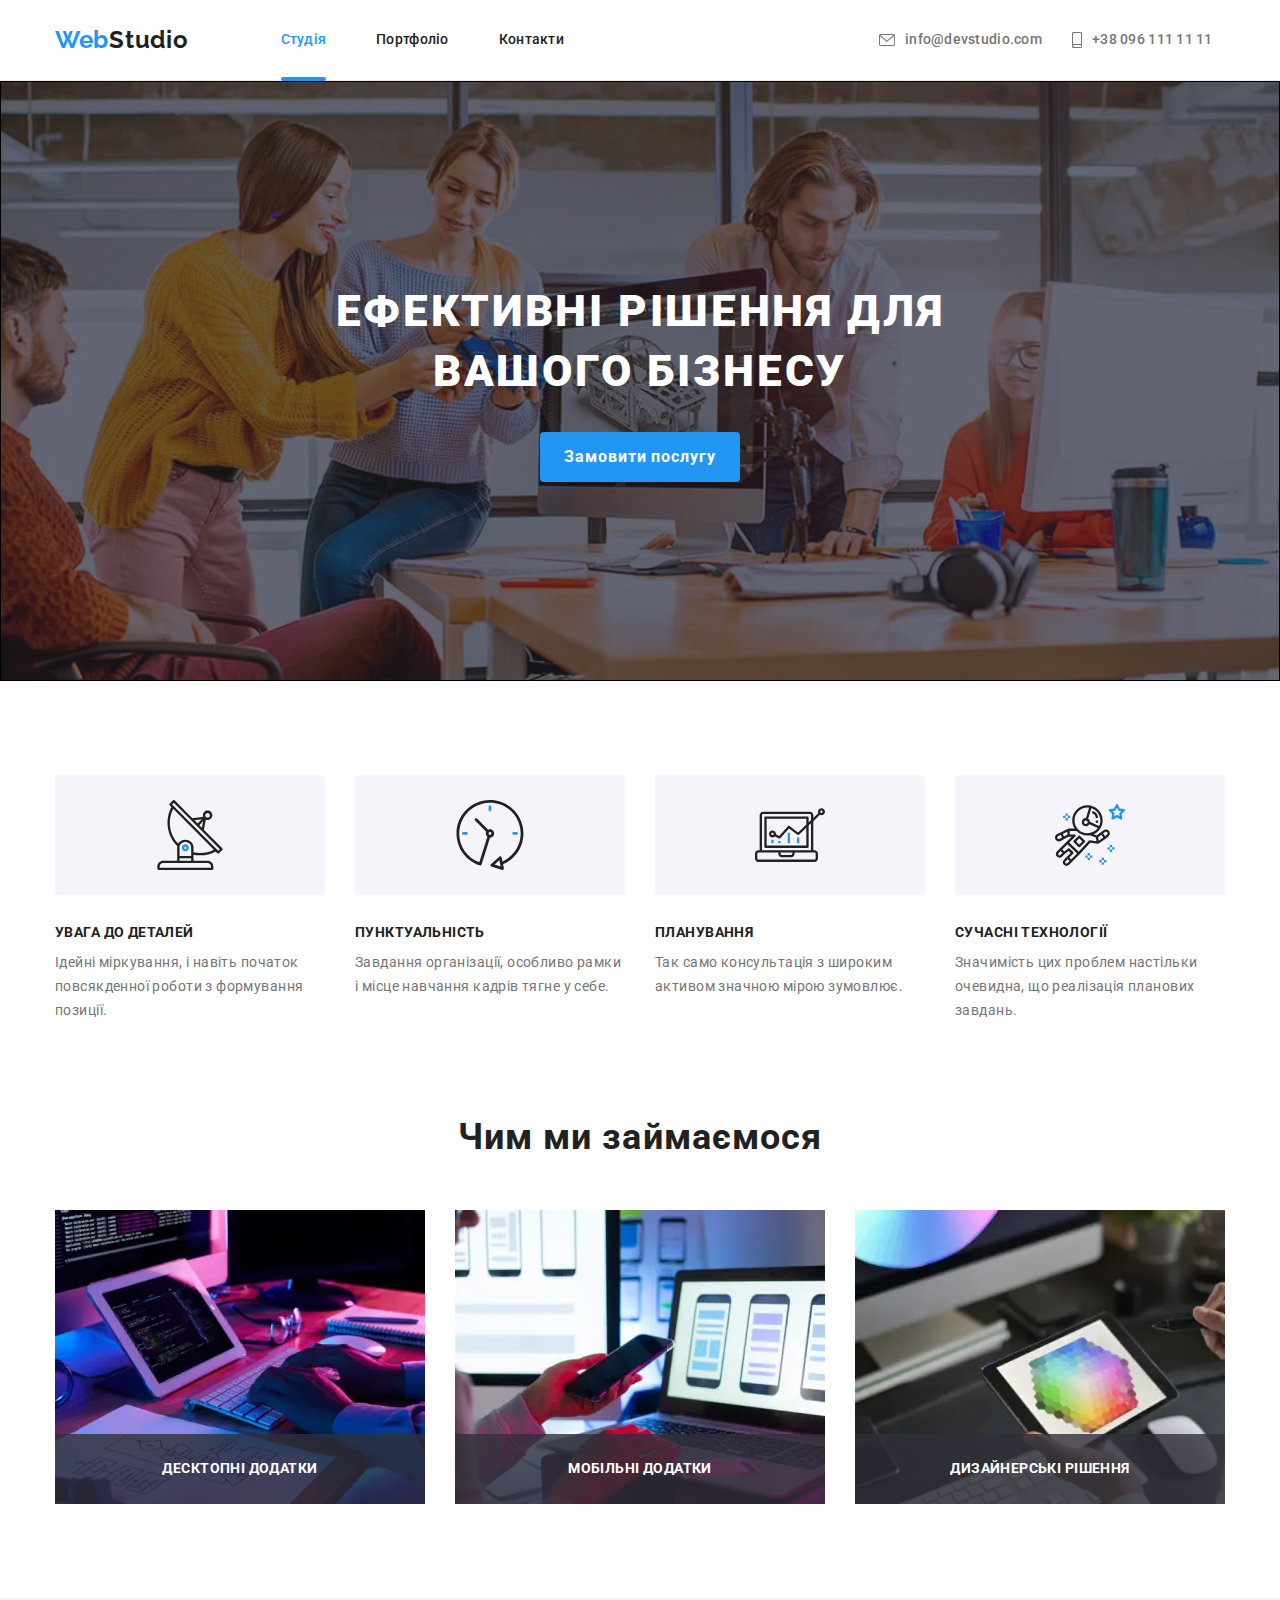
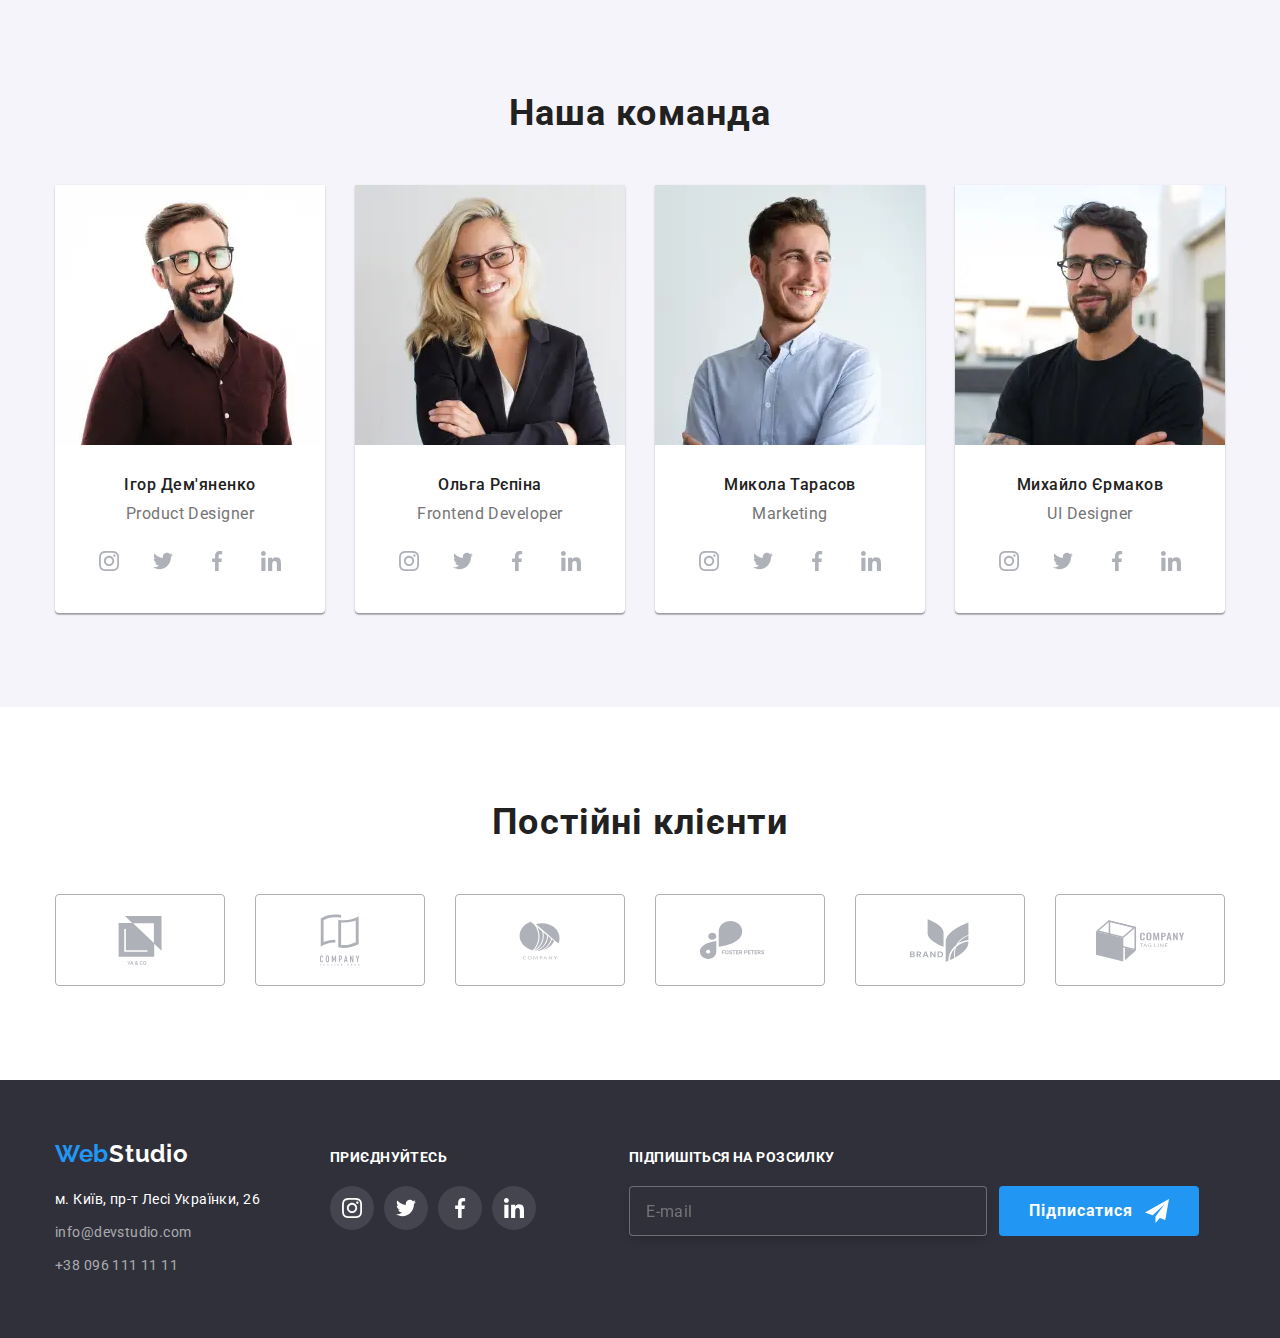
==== commit 7982797c: "update" ====
--- a/index.html
+++ b/index.html
@@ -104,7 +104,7 @@
         </svg>
       </button>
       <div class="mobile-menu">
-        <nav class="site-nav">
+        <nav class="site-nav mobile-nav">
           <ul class="list-navigation">
             <li class="list-navigation__item">
               <a
@@ -122,45 +122,46 @@
               <a href="" class="list-navigation__link">Контакти</a>
             </li>
           </ul>
-
-          <ul class="header-contacts">
-            <li class="header-contacts__item">
-              <a
-                href="mailto:info@devstudio.com"
-                class="header-contacts__link header-contacts__link--mail"
+          <div class="mobile-contacts">
+            <ul class="header-contacts">
+              <li class="header-contacts__item">
+                <a
+                  href="mailto:info@devstudio.com"
+                  class="header-contacts__link header-contacts__link--mail"
+                >
+                  <svg class="header-contacts__icon" width="16" height="12">
+                    <use href="./images/icons.svg#icon-envelope"></use></svg
+                  >info@devstudio.com
+                </a>
+              </li>
+              <li class="header-contacts__item">
+                <a
+                  href="tel:+380961111111"
+                  class="header-contacts__link header-contacts__link--number"
+                >
+                  <svg class="header-contacts__icon" width="10" height="16">
+                    <use href="./images/icons.svg#icon-smartphone"></use></svg
+                  >+38 096 111 11 11
+                </a>
+              </li>
+            </ul>
+            <ul class="social-media-list">
+              <li class="social-media-list__item">
+                <a class="social-media-list__link" href="#">Instagram</a>
+              </li>
+              <li class="social-media-list__item">
+                <a class="social-media-list__link" href="#">Twitter</a>
+              </li>
+              <li class="social-media-list__item">
+                <a class="social-media-list__link" href="#">Facebook</a>
+              </li>
+              <li
+                class="social-media-list__item social-media-list__item--without-elem"
               >
-                <svg class="header-contacts__icon" width="16" height="12">
-                  <use href="./images/icons.svg#icon-envelope"></use></svg
-                >info@devstudio.com
-              </a>
-            </li>
-            <li class="header-contacts__item">
-              <a
-                href="tel:+380961111111"
-                class="header-contacts__link header-contacts__link--number"
-              >
-                <svg class="header-contacts__icon" width="10" height="16">
-                  <use href="./images/icons.svg#icon-smartphone"></use></svg
-                >+38 096 111 11 11
-              </a>
-            </li>
-          </ul>
-          <ul class="social-media-list">
-            <li class="social-media-list__item">
-              <a class="social-media-list__link" href="#">Instagram</a>
-            </li>
-            <li class="social-media-list__item">
-              <a class="social-media-list__link" href="#">Twitter</a>
-            </li>
-            <li class="social-media-list__item">
-              <a class="social-media-list__link" href="#">Facebook</a>
-            </li>
-            <li
-              class="social-media-list__item social-media-list__item--without-elem"
-            >
-              <a class="social-media-list__link" href="#">LinkedIn</a>
-            </li>
-          </ul>
+                <a class="social-media-list__link" href="#">LinkedIn</a>
+              </li>
+            </ul>
+          </div>
         </nav>
       </div>
     </div>
--- a/css/main.min.css
+++ b/css/main.min.css
@@ -1 +1 @@
-.visually-hidden{position:absolute;width:1px;height:1px;margin:-1px;border:0;padding:0;white-space:nowrap;clip-path:inset(100%);clip:rect(0 0 0 0);overflow:hidden}.portfolio-list,.clients,.team,.works,.peculiarities{display:flex;flex-wrap:wrap;gap:30px}/*! modern-normalize v1.1.0 | MIT License | https://github.com/sindresorhus/modern-normalize */*,::before,::after{box-sizing:border-box}html{line-height:1.15;-webkit-text-size-adjust:100%;-moz-tab-size:4;tab-size:4}body{margin:0;font-family:system-ui,-apple-system,"Segoe UI",Roboto,Helvetica,Arial,sans-serif,"Apple Color Emoji","Segoe UI Emoji"}hr{height:0;color:inherit}abbr[title]{text-decoration:underline dotted}b,strong{font-weight:bolder}code,kbd,samp,pre{font-family:ui-monospace,SFMono-Regular,Consolas,"Liberation Mono",Menlo,monospace;font-size:1em}small{font-size:80%}sub,sup{font-size:75%;line-height:0;position:relative;vertical-align:baseline}sub{bottom:-0.25em}sup{top:-0.5em}table{text-indent:0;border-color:inherit}button,input,optgroup,select,textarea{font-family:inherit;font-size:100%;line-height:1.15;margin:0}button,select{text-transform:none}button,[type=button],[type=reset],[type=submit]{-webkit-appearance:button}::-moz-focus-inner{border-style:none;padding:0}:-moz-focusring{outline:1px dotted ButtonText}:-moz-ui-invalid{box-shadow:none}legend{padding:0}progress{vertical-align:baseline}::-webkit-inner-spin-button,::-webkit-outer-spin-button{height:auto}[type=search]{-webkit-appearance:textfield;outline-offset:-2px}::-webkit-search-decoration{-webkit-appearance:none}::-webkit-file-upload-button{-webkit-appearance:button;font:inherit}summary{display:list-item}.main-page{color:#212121;background-color:#fff;font-family:Roboto,sans-serif;letter-spacing:.03em}.container{padding-left:15px;padding-right:15px;margin-left:auto;margin-right:auto}@media screen and (min-width: 480px){.container{width:480px}}@media screen and (min-width: 768px){.container{width:768px}}@media screen and (min-width: 1200px){.container{width:1200px}}p,h1,h2,h3{margin-top:0;margin-bottom:0}ul{list-style:none;margin:0;padding:0}a{color:inherit;text-decoration:none}img{display:block;height:auto;max-width:100%}.logo{display:block;font-weight:700;font-size:24px;line-height:1.17;letter-spacing:.03em;font-family:Raleway,sans-serif}.logo__name-start{color:#2196f3}.logo__name-end--black{color:#212121}.logo__name-end--white{color:#fff}.menu-toggle{display:flex;align-items:center;justify-content:center;min-width:40px;min-height:40px;border:none;background-color:rgba(0,0,0,0);padding:0;cursor:pointer}.button{display:flex;align-items:center;justify-content:center;font-weight:700;font-size:16px;line-height:1.87;letter-spacing:.06em;border:none;border-radius:4px;min-width:200px;height:50px;background-color:#2196f3;color:#fff;cursor:pointer;margin-left:auto;margin-right:auto;transition:background-color 250ms cubic-bezier(0.4, 0, 0.2, 1)}.button:hover,.button:focus{background-color:#188ce8}.social-media{display:flex;align-items:center;justify-content:center}.social-media__item+.social-media__item{margin-left:10px}.social-media__link{display:flex;align-items:center;justify-content:center;width:44px;height:44px;border-radius:50%;fill:#afb1b8}.social-media__link--footer{fill:#fff;background-color:rgba(255,255,255,.1)}@media screen and (min-width: 1200px){.social-media__link{transition:fill 250ms cubic-bezier(0.4, 0, 0.2, 1),background-color 250ms cubic-bezier(0.4, 0, 0.2, 1)}.social-media__link:hover,.social-media__link:focus{fill:#fff;background-color:#2196f3}}.title{font-weight:700;font-size:28px;line-height:1.18;letter-spacing:.03em;text-align:center;margin-bottom:30px}@media screen and (min-width: 1200px){.title{font-weight:700;font-size:36px;line-height:1.2;letter-spacing:.03em;margin-bottom:50px}}.page-header{border-bottom:1px solid #ececec}@media screen and (min-width: 768px){.flex-container{display:flex}}@media screen and (min-width: 768px){.site-nav{display:flex;align-items:center;justify-content:center}}.mobile-header{display:flex}.mobile-header__logo{display:flex;align-items:center}@media screen and (max-width: 767px){.mobile-header{padding-top:10px;padding-bottom:10px;justify-content:space-between}}@media screen and (min-width: 768px){.menu-container,.menu-toggle{display:none}}@media screen and (max-width: 767px){.menu-container{z-index:10;position:fixed;background-color:#fff;top:0;right:0;width:100%;height:100%;overflow-y:auto;padding-top:48px;padding-left:40px;padding-bottom:48px;transform:translateX(100%);transition:transform 250ms cubic-bezier(0.4, 0, 0.2, 1)}.menu-container__button{position:absolute;top:10px;right:15px}}@media screen and (max-width: 767px){.menu-container.is-open{transform:translateX(0)}}@media screen and (max-width: 767px){.menu{display:none}}@media screen and (max-width: 767px){.list-navigation{margin-bottom:302px}}@media screen and (min-width: 768px){.list-navigation{display:flex;align-items:center;justify-content:center;margin-left:87px;margin-right:96px}}@media screen and (min-width: 1200px){.list-navigation{margin-left:92px;margin-right:315px}}@media screen and (max-width: 767px){.list-navigation__item+.list-navigation__item{margin-top:35px}}@media screen and (min-width: 768px){.list-navigation__item:not(:last-child){margin-right:50px}}@media screen and (max-width: 767px){.list-navigation__link{font-weight:500;font-size:40px;line-height:1.17;letter-spacing:.02em;transition:color 250ms cubic-bezier(0.4, 0, 0.2, 1)}.list-navigation__link--studio-current,.list-navigation__link--portfolio-current{color:#2196f3}}@media screen and (min-width: 768px){.list-navigation__link{display:flex;align-items:center;justify-content:center;font-weight:500;font-size:14px;line-height:1.14;letter-spacing:.02em;padding-top:32px;padding-bottom:32px;color:#212121;transition:color 250ms cubic-bezier(0.4, 0, 0.2, 1)}.list-navigation__link--studio-current,.list-navigation__link--portfolio-current{position:relative;color:#2196f3}.list-navigation__link--studio-current::after,.list-navigation__link--portfolio-current::after{position:absolute;bottom:0;content:"";width:100%;height:4px;border-radius:2px;background-color:#2196f3}.list-navigation__link--studio-current::after{bottom:-1px}.list-navigation__link:hover,.list-navigation__link:focus{color:#2196f3}}@media screen and (max-width: 767px){.header-contacts{display:flex;flex-direction:column-reverse;margin-bottom:64px}}@media screen and (min-width: 1200px){.header-contacts{display:flex;align-items:center;justify-content:center}}@media screen and (max-width: 767px){.header-contacts__item+.header-contacts__item{margin-bottom:32px}}@media screen and (min-width: 768px)and (max-width: 1199px){.header-contacts__item+.header-contacts__item{margin-top:10px}}@media screen and (min-width: 1200px){.header-contacts__item+.header-contacts__item{margin-left:30px}}.header-contacts__link{color:#757575}@media screen and (max-width: 767px){.header-contacts__link--number{font-weight:500;font-size:34px;line-height:1.18;letter-spacing:.02em;color:#2196f3}.header-contacts__link--mail{font-weight:500;font-size:24px;line-height:1.17;letter-spacing:.02em}}@media screen and (min-width: 768px){.header-contacts__link{font-weight:500;font-size:12px;line-height:1.17;letter-spacing:.02em;display:flex}}@media screen and (min-width: 1200px){.header-contacts__link{display:flex;align-items:center;justify-content:center;font-weight:500;font-size:14px;line-height:1.14;letter-spacing:.02em;padding-top:32px;padding-bottom:32px;transition:color 250ms cubic-bezier(0.4, 0, 0.2, 1)}.header-contacts__link:hover,.header-contacts__link:focus{color:#2196f3}}@media screen and (max-width: 767px){.header-contacts__icon{display:none}}@media screen and (min-width: 768px){.header-contacts__icon{margin-right:8px;fill:currentColor}}@media screen and (min-width: 1200px){.header-contacts__icon{margin-right:10px}}.social-media-list{display:none}@media screen and (max-width: 767px){.social-media-list{display:flex}}@media screen and (max-width: 767px){.social-media-list__item{display:flex;align-items:center}.social-media-list__item::after{display:block;content:"";margin-right:10px;margin-left:10px;width:22px;height:0;border:1px solid rgba(33,33,33,.2);transform:rotate(90deg)}.social-media-list__item--without-elem::after{display:none}}@media screen and (max-width: 767px){.social-media-list__link{font-weight:500;font-size:18px;line-height:1.22;letter-spacing:.02em;color:#2196f3}}.hero{padding-top:118px;padding-bottom:118px;height:400px;max-width:1600px;margin-left:auto;margin-right:auto;background-image:linear-gradient(to right, rgba(47, 48, 58, 0.4), rgba(47, 48, 58, 0.4)),url("/images/header-img-480.jpg");border:1px solid #000;background-repeat:no-repeat;background-position:center;background-size:cover;background-color:#c4c4c4}@media screen and (min-width: 768px){.hero{background-image:linear-gradient(to right, rgba(47, 48, 58, 0.4), rgba(47, 48, 58, 0.4)),url("/images/header-img-768.jpg")}}@media screen and (min-width: 1200px){.hero{padding-top:200px;padding-bottom:200px;height:600px;background-image:linear-gradient(to right, rgba(47, 48, 58, 0.4), rgba(47, 48, 58, 0.4)),url("/images/header-img-1200.jpg")}}@media screen and (min-device-pixel-ratio: 2),(-webkit-min-device-pixel-ratio: 2),(min-resolution: 192dpi),(min-resolution: 2dppx){.hero{background-image:linear-gradient(to right, rgba(47, 48, 58, 0.4), rgba(47, 48, 58, 0.4)),url("/images/header-img@2x-480.jpg")}}@media screen and (min-device-pixel-ratio: 2)and (min-width: 768px),screen and (-webkit-min-device-pixel-ratio: 2)and (min-width: 768px),screen and (min-resolution: 192dpi)and (min-width: 768px),screen and (min-resolution: 2dppx)and (min-width: 768px){.hero{background-image:linear-gradient(to right, rgba(47, 48, 58, 0.4), rgba(47, 48, 58, 0.4)),url("/images/header-img-768@2x.jpg")}}@media screen and (min-device-pixel-ratio: 2)and (min-width: 1200px),screen and (-webkit-min-device-pixel-ratio: 2)and (min-width: 1200px),screen and (min-resolution: 192dpi)and (min-width: 1200px),screen and (min-resolution: 2dppx)and (min-width: 1200px){.hero{background-image:linear-gradient(to right, rgba(47, 48, 58, 0.4), rgba(47, 48, 58, 0.4)),url("/images/header-img@2x-1200.jpg")}}.title-box{max-width:360px;margin-left:auto;margin-right:auto;text-align:center}@media screen and (min-width: 1200px){.title-box{max-width:700px}}.hero__title{font-weight:900;font-size:26px;line-height:1.61;letter-spacing:.06em;text-transform:uppercase;margin-bottom:30px;color:#fff}@media screen and (min-width: 1200px){.hero__title{font-weight:900;font-size:44px;line-height:1.36;letter-spacing:.06em}}.backdrop{position:fixed;top:0;left:0;width:100%;height:100%;background-color:rgba(0,0,0,.2);opacity:1;transition:opacity 250ms cubic-bezier(0.4, 0, 0.2, 1);z-index:9;overflow-y:scroll}.backdrop.is-hidden{opacity:0;pointer-events:none}.backdrop.is-hidden.modal{transform:translate(-50%, -50%)}.modal{position:absolute;width:450px;height:609px;border-radius:4px;background-color:#fff;top:50%;left:50%;transform:translate(-50%, -50%);transition:transform 250ms cubic-bezier(0.4, 0, 0.2, 1)}@media screen and (min-width: 1200px){.modal{width:528px;height:581px}}.close-button{position:absolute;top:8px;right:8px;width:30px;height:30px;padding:6px;border-radius:50%;background-color:#fff;border:1px solid rgba(0,0,0,.1);cursor:pointer;transition:fill 250ms cubic-bezier(0.4, 0, 0.2, 1)}.close-button:hover,.close-button:focus{fill:#2196f3}.form{padding:40px 40px}.form__title{font-weight:700;font-size:20px;line-height:1.15;letter-spacing:.03em;margin-bottom:12px;text-align:center}.form-field{position:relative;display:flex;flex-direction:column;margin-bottom:10px}.form-field__name{font-weight:400;font-size:12px;line-height:1.16;letter-spacing:.01em;margin-bottom:4px;text-align:left;color:#757575}.form-field__input{height:40px;padding:11px 12px 11px 42px;border:1px solid rgba(33,33,33,.2);border-radius:4px;transition:border-color 250ms cubic-bezier(0.4, 0, 0.2, 1)}.form-field__input:hover,.form-field__input:focus{border-color:#2196f3;outline:rgba(0,0,0,0);cursor:pointer}.form-field__icon{position:absolute;bottom:11px;left:12px;transition:fill 250ms cubic-bezier(0.4, 0, 0.2, 1)}.form-field__input:focus+.form-field__icon{fill:#2196f3}.form-field__comment{font-weight:400;font-size:12px;line-height:1.16;letter-spacing:.01em;color:#757575;height:120px;padding:12px 16px;border:1px solid rgba(33,33,33,.2);border-radius:4px;resize:none;transition:border-color 250ms cubic-bezier(0.4, 0, 0.2, 1)}.form-field__comment:hover,.form-field__comment:focus{border-color:#2196f3;outline:rgba(0,0,0,0)}.policy{margin-top:20px;margin-bottom:30px}.policy__text{display:flex;justify-content:flex-start;align-items:center;font-weight:400;font-size:12px;line-height:1.16;letter-spacing:.03em;color:#757575}@media screen and (min-width: 1200px){.policy__text{font-weight:400;font-size:14px;line-height:1.71;letter-spacing:.03em}}.policy__link{margin-left:4px;color:#2196f3}.policy__checkbox{appearance:none;position:absolute}.policy__icon{width:16px;height:15px;border:1px solid #000;border-width:2px;border-radius:2px;margin-right:9px;fill:#fff;transition:background-color 250ms cubic-bezier(0.4, 0, 0.2, 1)}.policy__checkbox:checked+.policy__icon{background-color:#2196f3;background-origin:content-box;border-color:#2196f3}.properties{padding-top:60px;padding-bottom:60px}@media screen and (min-width: 1200px){.properties{padding-top:94px;padding-bottom:0}}.peculiarities__item{flex-basis:100%}@media screen and (min-width: 768px){.peculiarities__item{flex-basis:calc((100% - 30px)/2)}}@media screen and (min-width: 1200px){.peculiarities__item{flex-basis:calc((100% - 90px)/4)}}.peculiarities__image{display:flex;align-items:center;justify-content:center;height:120px;border-radius:4px;background-color:#f5f4fa;margin-bottom:30px}.peculiarities__title{font-weight:700;font-size:14px;line-height:1.14;letter-spacing:.03em;text-transform:uppercase;text-align:center;margin-bottom:10px}@media screen and (min-width: 1200px){.peculiarities__title{text-align:left}}.peculiarities__text{font-weight:400;font-size:14px;line-height:1.7;letter-spacing:.03em;color:#757575}.description{padding-top:94px;padding-bottom:94px}@media screen and (max-width: 1199px){.description{display:none}}.works__item{position:relative;display:block;z-index:1;flex-basis:calc((100% - 60px)/3)}.works__label{position:absolute;bottom:0;font-weight:700;font-size:14px;line-height:1.14;letter-spacing:.03em;text-align:center;text-transform:uppercase;height:70px;width:100%;background-color:rgba(47,48,58,.8);color:#fff;padding-top:27px;padding-bottom:27px}.team-section{padding-top:60px;padding-bottom:60px;background-color:#f5f4fa}@media screen and (min-width: 1200px){.team-section{padding-top:94px;padding-bottom:94px}}.team__item{flex-basis:100%}@media screen and (min-width: 768px){.team__item{flex-basis:calc((100% - 30px)/2)}}@media screen and (min-width: 1200px){.team__item{flex-basis:calc((100% - 90px)/4)}}.team__content{background-color:#fff;text-align:center;padding-bottom:24px;box-shadow:0px 1px 3px rgba(0,0,0,.12),0px 1px 1px rgba(0,0,0,.14),0px 2px 1px rgba(0,0,0,.2);border-radius:0px 0px 4px 4px}@media screen and (min-width: 1200px){.team__content{padding-bottom:30px}}.team__photo{margin-bottom:30px}.team__name{font-weight:500;font-size:16px;line-height:1.2;letter-spacing:.03em;margin-bottom:10px}.team__position{font-weight:400;font-size:16px;line-height:1.2;letter-spacing:.03em;color:#757575;margin-bottom:16px}.clients-section{padding-top:60px;padding-bottom:60px}@media screen and (min-width: 1200px){.clients-section{padding-top:94px;padding-bottom:94px}}.clients__item{flex-basis:calc((100% - 30px)/2)}@media screen and (min-width: 768px){.clients__item{flex-basis:calc((100% - 60px)/3)}}@media screen and (min-width: 1200px){.clients__item{flex-basis:calc((100% - 150px)/6)}}.clients__link{display:flex;align-items:center;justify-content:center;color:#afb1b8;height:92px;border:1px solid currentColor;border-radius:4px;fill:currentColor;transition:color 250ms cubic-bezier(0.4, 0, 0.2, 1)}.clients__link:hover,.clients__link:focus{color:#2196f3}.footer{padding-top:60px;padding-bottom:60px;background-color:#2f303a}@media screen and (max-width: 767px){.footer-container{text-align:center}}@media screen and (min-width: 1200px){.footer-container{display:flex;align-items:baseline}}@media screen and (min-width: 768px){.tablet-container{display:flex;align-items:baseline}}@media screen and (min-width: 768px)and (max-width: 1199px){.footer-adress{text-align:center;margin-right:165px;margin-left:76px;margin-bottom:60px}}.footer-contacts{margin-top:20px}@media screen and (max-width: 1199px){.footer-contacts{margin-bottom:60px}}.footer-contacts__item:not(:last-child){margin-bottom:8px}@media screen and (min-width: 1200px){.footer-contacts__item:not(:last-child){margin-bottom:9px}}.footer-contacts__link{font-weight:400;font-size:14px;line-height:1.7;letter-spacing:.03em;font-style:normal;display:block;color:rgba(255,255,255,.6);transition:color 250ms cubic-bezier(0.4, 0, 0.2, 1)}.footer-contacts__link--white{color:#fff}.footer-contacts__link:hover,.footer-contacts__link:focus{color:#2196f3}@media screen and (min-width: 1200px){.social-container{margin-left:70px}}.social-container__text{font-weight:700;font-size:14px;line-height:1.14;letter-spacing:.03em;text-transform:uppercase;color:#fff;margin-bottom:20px}@media screen and (max-width: 1199px){.social-container__text{text-align:center}}.social-container__list{display:flex;align-items:center;justify-content:center}@media screen and (max-width: 767px){.social-container__list{margin-bottom:60px}}@media screen and (min-width: 1200px){.footer-send{display:flex;align-items:flex-end;margin-left:93px}}.field{display:flex;flex-direction:column}@media screen and (max-width: 1199px){.field{margin-bottom:20px}}.field__label{font-weight:700;font-size:14px;line-height:1.14;letter-spacing:.03em;text-transform:uppercase;color:#fff;text-align:center;margin-bottom:20px}@media screen and (min-width: 1200px){.field__label{text-align:left}}.field__input{font-weight:400;font-size:16px;line-height:1.25;letter-spacing:.03em;width:100%;height:50px;padding:15px 16px;border:1px solid rgba(255,255,255,.3);filter:drop-shadow(0px 4px 4px rgba(0, 0, 0, 0.15));border-radius:4px;background-color:#2f303a;color:rgba(255,255,255,.6);transition:border-color 250ms cubic-bezier(0.4, 0, 0.2, 1)}@media screen and (min-width: 768px)and (max-width: 1199px){.field__input{margin-left:auto;margin-right:auto;width:450px}}@media screen and (min-width: 1200px){.field__input{width:358px}}.field__input:hover,.field__input:focus{border-color:#2196f3;outline:rgba(0,0,0,0)}@media screen and (min-width: 1200px){.footer-send__button{margin-left:12px}}.footer-send__icon{margin-left:12px}.main-section{padding-top:60px;padding-bottom:60px}@media screen and (min-width: 1200px){.main-section{padding-top:94px;padding-bottom:94px}}.button-list{display:flex;margin-bottom:40px}@media screen and (max-width: 767px){.button-list{flex-wrap:wrap}}@media screen and (min-width: 768px){.button-list{margin-bottom:30px;justify-content:center}}@media screen and (max-width: 767px){.button-list__item:not(:last-child){margin-right:8px;margin-bottom:15px}}@media screen and (min-width: 768px){.button-list__item+.button-list__item{margin-left:8px}}.button-list__unit{font-weight:500;font-size:16px;line-height:1.6;letter-spacing:.03em;min-width:73px;height:38px;padding:6px 22px;text-align:center;border-radius:4px;border:none;color:#212121;background-color:#f5f4fa;cursor:pointer;transition:background-color 250ms cubic-bezier(0.4, 0, 0.2, 1),color 250ms cubic-bezier(0.4, 0, 0.2, 1),box-shadow 250ms cubic-bezier(0.4, 0, 0.2, 1)}.button-list__unit:hover,.button-list__unit:focus{color:#fff;background-color:#2196f3;box-shadow:0px 4px 4px rgba(0,0,0,.25)}.portfolio-list__item{flex-basis:100%}@media screen and (min-width: 768px){.portfolio-list__item{flex-basis:calc((100% - 30px)/2)}}@media screen and (min-width: 768px)and (max-width: 1199px){.portfolio-list__item{display:flex}}@media screen and (min-width: 1200px){.portfolio-list__item{flex-basis:calc((100% - 60px)/3)}}.portfolio-card{position:relative;overflow:hidden}.portfolio-card__content{font-weight:400;font-size:18px;line-height:1.55;letter-spacing:.03em;position:absolute;top:1px;width:100%;height:100%;background-color:rgba(33,150,243,.9);padding-left:24px;padding-right:24px;padding-top:77px;color:#fff;transform:translateY(100%);transition:transform 250ms cubic-bezier(0.4, 0, 0.2, 1)}@media screen and (min-width: 768px){.portfolio-card__content{padding-top:49px}}@media screen and (min-width: 1200px){.portfolio-card__content{padding-top:63px}}.portfolio-list__link:hover .portfolio-card__content{transform:translateY(0)}.portfolio-card__label{font-weight:700;font-size:18px;line-height:2;letter-spacing:.06em;margin-bottom:4px;color:#212121}.portfolio-card__text{font-weight:400;font-size:16px;line-height:1.9;letter-spacing:.03em;color:#757575}.portfolio-list__link{display:block;transition:box-shadow 250ms cubic-bezier(0.4, 0, 0.2, 1)}.portfolio-list__link:hover{box-shadow:0px 4px 4px rgba(0,0,0,.25)}@media screen and (min-width: 768px)and (max-width: 1199px){.portfolio-list__link{display:flex;flex-direction:column}}.border{border:1px solid #eee;border-top:none;padding:20px 24px}@media screen and (min-width: 768px)and (max-width: 1199px){.border{flex-grow:1}}/*# sourceMappingURL=main.min.css.map */+.visually-hidden{position:absolute;width:1px;height:1px;margin:-1px;border:0;padding:0;white-space:nowrap;clip-path:inset(100%);clip:rect(0 0 0 0);overflow:hidden}.portfolio-list,.clients,.team,.works,.peculiarities{display:flex;flex-wrap:wrap;gap:30px}/*! modern-normalize v1.1.0 | MIT License | https://github.com/sindresorhus/modern-normalize */*,::before,::after{box-sizing:border-box}html{line-height:1.15;-webkit-text-size-adjust:100%;-moz-tab-size:4;tab-size:4}body{margin:0;font-family:system-ui,-apple-system,"Segoe UI",Roboto,Helvetica,Arial,sans-serif,"Apple Color Emoji","Segoe UI Emoji"}hr{height:0;color:inherit}abbr[title]{text-decoration:underline dotted}b,strong{font-weight:bolder}code,kbd,samp,pre{font-family:ui-monospace,SFMono-Regular,Consolas,"Liberation Mono",Menlo,monospace;font-size:1em}small{font-size:80%}sub,sup{font-size:75%;line-height:0;position:relative;vertical-align:baseline}sub{bottom:-0.25em}sup{top:-0.5em}table{text-indent:0;border-color:inherit}button,input,optgroup,select,textarea{font-family:inherit;font-size:100%;line-height:1.15;margin:0}button,select{text-transform:none}button,[type=button],[type=reset],[type=submit]{-webkit-appearance:button}::-moz-focus-inner{border-style:none;padding:0}:-moz-focusring{outline:1px dotted ButtonText}:-moz-ui-invalid{box-shadow:none}legend{padding:0}progress{vertical-align:baseline}::-webkit-inner-spin-button,::-webkit-outer-spin-button{height:auto}[type=search]{-webkit-appearance:textfield;outline-offset:-2px}::-webkit-search-decoration{-webkit-appearance:none}::-webkit-file-upload-button{-webkit-appearance:button;font:inherit}summary{display:list-item}.main-page{color:#212121;background-color:#fff;font-family:Roboto,sans-serif;letter-spacing:.03em}.container{padding-left:15px;padding-right:15px;margin-left:auto;margin-right:auto}@media screen and (min-width: 480px){.container{width:480px}}@media screen and (min-width: 768px){.container{width:768px}}@media screen and (min-width: 1200px){.container{width:1200px}}p,h1,h2,h3{margin-top:0;margin-bottom:0}ul{list-style:none;margin:0;padding:0}a{color:inherit;text-decoration:none}img{display:block;height:auto;max-width:100%}.logo{display:block;font-weight:700;font-size:24px;line-height:1.17;letter-spacing:.03em;font-family:Raleway,sans-serif}.logo__name-start{color:#2196f3}.logo__name-end--black{color:#212121}.logo__name-end--white{color:#fff}.menu-toggle{display:flex;align-items:center;justify-content:center;min-width:40px;min-height:40px;border:none;background-color:rgba(0,0,0,0);padding:0;cursor:pointer}.button{display:flex;align-items:center;justify-content:center;font-weight:700;font-size:16px;line-height:1.87;letter-spacing:.06em;border:none;border-radius:4px;min-width:200px;height:50px;background-color:#2196f3;color:#fff;cursor:pointer;margin-left:auto;margin-right:auto;transition:background-color 250ms cubic-bezier(0.4, 0, 0.2, 1)}.button:hover,.button:focus{background-color:#188ce8}.social-media{display:flex;align-items:center;justify-content:center}.social-media__item+.social-media__item{margin-left:10px}.social-media__link{display:flex;align-items:center;justify-content:center;width:44px;height:44px;border-radius:50%;fill:#afb1b8}.social-media__link--footer{fill:#fff;background-color:rgba(255,255,255,.1)}@media screen and (min-width: 1200px){.social-media__link{transition:fill 250ms cubic-bezier(0.4, 0, 0.2, 1),background-color 250ms cubic-bezier(0.4, 0, 0.2, 1)}.social-media__link:hover,.social-media__link:focus{fill:#fff;background-color:#2196f3}}.title{font-weight:700;font-size:28px;line-height:1.18;letter-spacing:.03em;text-align:center;margin-bottom:30px}@media screen and (min-width: 1200px){.title{font-weight:700;font-size:36px;line-height:1.2;letter-spacing:.03em;margin-bottom:50px}}.page-header{border-bottom:1px solid #ececec}@media screen and (min-width: 768px){.flex-container{display:flex}}@media screen and (min-width: 768px){.site-nav{display:flex;align-items:center;justify-content:center}}.mobile-header{display:flex}.mobile-header__logo{display:flex;align-items:center}@media screen and (max-width: 767px){.mobile-header{padding-top:10px;padding-bottom:10px;justify-content:space-between}}@media screen and (min-width: 768px){.menu-container,.menu-toggle{display:none}}@media screen and (max-width: 767px){.menu-container{display:flex;z-index:10;position:fixed;background-color:#fff;top:0;right:0;width:100%;height:100%;overflow-y:auto;padding-top:48px;padding-left:40px;padding-bottom:38px;transform:translateX(100%);transition:transform 250ms cubic-bezier(0.4, 0, 0.2, 1)}.menu-container__button{position:absolute;top:10px;right:15px}}@media screen and (max-width: 767px){.menu-container.is-open{transform:translateX(0)}}@media screen and (max-width: 767px){.mobile-menu{display:flex}}@media screen and (max-width: 767px){.mobile-nav{display:flex;flex-direction:column;justify-content:space-between}}@media screen and (max-width: 767px){.menu{display:none}}@media screen and (min-width: 768px){.list-navigation{display:flex;align-items:center;justify-content:center;margin-left:87px;margin-right:96px}}@media screen and (min-width: 1200px){.list-navigation{margin-left:92px;margin-right:315px}}@media screen and (max-width: 767px){.list-navigation__item+.list-navigation__item{margin-top:35px}}@media screen and (min-width: 768px){.list-navigation__item:not(:last-child){margin-right:50px}}@media screen and (max-width: 767px){.list-navigation__link{font-weight:500;font-size:40px;line-height:1.17;letter-spacing:.02em;transition:color 250ms cubic-bezier(0.4, 0, 0.2, 1)}.list-navigation__link--studio-current,.list-navigation__link--portfolio-current{color:#2196f3}}@media screen and (min-width: 768px){.list-navigation__link{display:flex;align-items:center;justify-content:center;font-weight:500;font-size:14px;line-height:1.14;letter-spacing:.02em;padding-top:32px;padding-bottom:32px;color:#212121;transition:color 250ms cubic-bezier(0.4, 0, 0.2, 1)}.list-navigation__link--studio-current,.list-navigation__link--portfolio-current{position:relative;color:#2196f3}.list-navigation__link--studio-current::after,.list-navigation__link--portfolio-current::after{position:absolute;bottom:0;content:"";width:100%;height:4px;border-radius:2px;background-color:#2196f3}.list-navigation__link--studio-current::after{bottom:-1px}.list-navigation__link:hover,.list-navigation__link:focus{color:#2196f3}}@media screen and (max-width: 767px){.header-contacts{display:flex;flex-direction:column-reverse;margin-bottom:64px}}@media screen and (min-width: 1200px){.header-contacts{display:flex;align-items:center;justify-content:center}}@media screen and (max-width: 767px){.header-contacts__item+.header-contacts__item{margin-bottom:32px}}@media screen and (min-width: 768px)and (max-width: 1199px){.header-contacts__item+.header-contacts__item{margin-top:10px}}@media screen and (min-width: 1200px){.header-contacts__item+.header-contacts__item{margin-left:30px}}.header-contacts__link{color:#757575}@media screen and (max-width: 479px){.header-contacts__link--number{font-weight:500;font-size:28px;line-height:1.17;letter-spacing:.02;color:#2196f3}}@media screen and (max-width: 767px){.header-contacts__link--mail{font-weight:500;font-size:24px;line-height:1.17;letter-spacing:.02em}}@media screen and (min-width: 480px)and (max-width: 767px){.header-contacts__link--number{font-weight:500;font-size:34px;line-height:1.18;letter-spacing:.02em;color:#2196f3}}@media screen and (min-width: 768px){.header-contacts__link{font-weight:500;font-size:12px;line-height:1.17;letter-spacing:.02em;display:flex}}@media screen and (min-width: 1200px){.header-contacts__link{display:flex;align-items:center;justify-content:center;font-weight:500;font-size:14px;line-height:1.14;letter-spacing:.02em;padding-top:32px;padding-bottom:32px;transition:color 250ms cubic-bezier(0.4, 0, 0.2, 1)}.header-contacts__link:hover,.header-contacts__link:focus{color:#2196f3}}@media screen and (max-width: 767px){.header-contacts__icon{display:none}}@media screen and (min-width: 768px){.header-contacts__icon{margin-right:8px;fill:currentColor}}@media screen and (min-width: 1200px){.header-contacts__icon{margin-right:10px}}.social-media-list{display:none}@media screen and (max-width: 767px){.social-media-list{display:flex;flex-wrap:wrap}}.social-media-list__item{display:flex;align-items:center;margin-bottom:10px}.social-media-list__item::after{display:block;content:"";margin-right:10px;margin-left:10px;width:22px;height:0;border:1px solid rgba(33,33,33,.2);transform:rotate(90deg)}.social-media-list__item--without-elem::after{display:none}.social-media-list__link{color:#2196f3}@media screen and (max-width: 767px){.social-media-list__link{font-weight:500;font-size:18px;line-height:1.22;letter-spacing:.02em}}.hero{padding-top:118px;padding-bottom:118px;height:400px;max-width:1600px;margin-left:auto;margin-right:auto;background-image:linear-gradient(to right, rgba(47, 48, 58, 0.4), rgba(47, 48, 58, 0.4)),url("../images/header-img-480.jpg");border:1px solid #000;background-repeat:no-repeat;background-position:center;background-size:cover;background-color:#c4c4c4}@media screen and (min-width: 768px){.hero{background-image:linear-gradient(to right, rgba(47, 48, 58, 0.4), rgba(47, 48, 58, 0.4)),url("../images/header-img-768.jpg")}}@media screen and (min-width: 1200px){.hero{padding-top:200px;padding-bottom:200px;height:600px;background-image:linear-gradient(to right, rgba(47, 48, 58, 0.4), rgba(47, 48, 58, 0.4)),url("../images/header-img-1200.jpg")}}@media screen and (min-device-pixel-ratio: 2),(-webkit-min-device-pixel-ratio: 2),(min-resolution: 192dpi),(min-resolution: 2dppx){.hero{background-image:linear-gradient(to right, rgba(47, 48, 58, 0.4), rgba(47, 48, 58, 0.4)),url("../images/header-img@2x-480.jpg")}}@media screen and (min-device-pixel-ratio: 2)and (min-width: 768px),screen and (-webkit-min-device-pixel-ratio: 2)and (min-width: 768px),screen and (min-resolution: 192dpi)and (min-width: 768px),screen and (min-resolution: 2dppx)and (min-width: 768px){.hero{background-image:linear-gradient(to right, rgba(47, 48, 58, 0.4), rgba(47, 48, 58, 0.4)),url("../images/header-img@2x-768.jpg")}}@media screen and (min-device-pixel-ratio: 2)and (min-width: 1200px),screen and (-webkit-min-device-pixel-ratio: 2)and (min-width: 1200px),screen and (min-resolution: 192dpi)and (min-width: 1200px),screen and (min-resolution: 2dppx)and (min-width: 1200px){.hero{background-image:linear-gradient(to right, rgba(47, 48, 58, 0.4), rgba(47, 48, 58, 0.4)),url("../images/header-img@2x-1200.jpg")}}.title-box{max-width:360px;margin-left:auto;margin-right:auto;text-align:center}@media screen and (min-width: 1200px){.title-box{max-width:700px}}.hero__title{font-weight:900;font-size:26px;line-height:1.61;letter-spacing:.06em;text-transform:uppercase;margin-bottom:30px;color:#fff}@media screen and (min-width: 1200px){.hero__title{font-weight:900;font-size:44px;line-height:1.36;letter-spacing:.06em}}.backdrop{position:fixed;top:0;left:0;width:100%;height:100%;background-color:rgba(0,0,0,.2);opacity:1;transition:opacity 250ms cubic-bezier(0.4, 0, 0.2, 1);z-index:9;overflow-y:scroll}.backdrop.is-hidden{opacity:0;pointer-events:none}.backdrop.is-hidden.modal{transform:translate(-50%, -50%)}.modal{position:absolute;width:450px;height:609px;border-radius:4px;background-color:#fff;top:50%;left:50%;transform:translate(-50%, -50%);transition:transform 250ms cubic-bezier(0.4, 0, 0.2, 1)}@media screen and (max-width: 479px){.modal{width:calc(100% - 30px)}}@media screen and (min-width: 1200px){.modal{width:528px;height:581px}}.close-button{position:absolute;top:8px;right:8px;width:30px;height:30px;padding:6px;border-radius:50%;background-color:#fff;border:1px solid rgba(0,0,0,.1);cursor:pointer;transition:fill 250ms cubic-bezier(0.4, 0, 0.2, 1)}.close-button:hover,.close-button:focus{fill:#2196f3}.form{padding:40px 40px}.form__title{font-weight:700;font-size:20px;line-height:1.15;letter-spacing:.03em;margin-bottom:12px;text-align:center}.form-field{position:relative;display:flex;flex-direction:column;margin-bottom:10px}.form-field__name{font-weight:400;font-size:12px;line-height:1.16;letter-spacing:.01em;margin-bottom:4px;text-align:left;color:#757575}.form-field__input{height:40px;padding:11px 12px 11px 42px;border:1px solid rgba(33,33,33,.2);border-radius:4px;transition:border-color 250ms cubic-bezier(0.4, 0, 0.2, 1)}.form-field__input:hover,.form-field__input:focus{border-color:#2196f3;outline:rgba(0,0,0,0);cursor:pointer}.form-field__icon{position:absolute;bottom:11px;left:12px;transition:fill 250ms cubic-bezier(0.4, 0, 0.2, 1)}.form-field__input:focus+.form-field__icon{fill:#2196f3}.form-field__comment{font-weight:400;font-size:12px;line-height:1.16;letter-spacing:.01em;color:#757575;height:120px;padding:12px 16px;border:1px solid rgba(33,33,33,.2);border-radius:4px;resize:none;transition:border-color 250ms cubic-bezier(0.4, 0, 0.2, 1)}.form-field__comment:hover,.form-field__comment:focus{border-color:#2196f3;outline:rgba(0,0,0,0)}.policy{margin-top:20px;margin-bottom:30px}.policy__text{display:flex;flex-wrap:wrap;justify-content:center;align-items:center;font-weight:400;font-size:12px;line-height:1.16;letter-spacing:.03em;color:#757575}@media screen and (max-width: 468px){.policy__text{font-weight:400;font-size:10px;line-height:1.2;letter-spacing:.03em}}@media screen and (min-width: 1200px){.policy__text{font-weight:400;font-size:14px;line-height:1.71;letter-spacing:.03em}}.policy__link{margin-left:4px;color:#2196f3}.policy__checkbox{appearance:none;position:absolute}.policy__icon{width:16px;height:15px;border:1px solid #000;border-width:2px;border-radius:2px;margin-right:9px;fill:#fff;transition:background-color 250ms cubic-bezier(0.4, 0, 0.2, 1)}.policy__checkbox:checked+.policy__icon{background-color:#2196f3;background-origin:content-box;border-color:#2196f3}.properties{padding-top:60px;padding-bottom:60px}@media screen and (min-width: 1200px){.properties{padding-top:94px;padding-bottom:0}}.peculiarities__item{flex-basis:100%}@media screen and (min-width: 768px){.peculiarities__item{flex-basis:calc((100% - 30px)/2)}}@media screen and (min-width: 1200px){.peculiarities__item{flex-basis:calc((100% - 90px)/4)}}.peculiarities__image{display:flex;align-items:center;justify-content:center;height:120px;border-radius:4px;background-color:#f5f4fa;margin-bottom:30px}.peculiarities__title{font-weight:700;font-size:14px;line-height:1.14;letter-spacing:.03em;text-transform:uppercase;text-align:center;margin-bottom:10px}@media screen and (min-width: 1200px){.peculiarities__title{text-align:left}}.peculiarities__text{font-weight:400;font-size:14px;line-height:1.7;letter-spacing:.03em;color:#757575}.description{padding-top:94px;padding-bottom:94px}@media screen and (max-width: 1199px){.description{display:none}}.works__item{position:relative;display:block;z-index:1;flex-basis:calc((100% - 60px)/3)}.works__label{position:absolute;bottom:0;font-weight:700;font-size:14px;line-height:1.14;letter-spacing:.03em;text-align:center;text-transform:uppercase;height:70px;width:100%;background-color:rgba(47,48,58,.8);color:#fff;padding-top:27px;padding-bottom:27px}.team-section{padding-top:60px;padding-bottom:60px;background-color:#f5f4fa}@media screen and (min-width: 1200px){.team-section{padding-top:94px;padding-bottom:94px}}.team__item{flex-basis:100%}@media screen and (min-width: 768px){.team__item{flex-basis:calc((100% - 30px)/2)}}@media screen and (min-width: 1200px){.team__item{flex-basis:calc((100% - 90px)/4)}}.team__content{background-color:#fff;text-align:center;padding-bottom:24px;box-shadow:0px 1px 3px rgba(0,0,0,.12),0px 1px 1px rgba(0,0,0,.14),0px 2px 1px rgba(0,0,0,.2);border-radius:0px 0px 4px 4px}@media screen and (min-width: 1200px){.team__content{padding-bottom:30px}}.team__photo{margin-bottom:30px}.team__name{font-weight:500;font-size:16px;line-height:1.2;letter-spacing:.03em;margin-bottom:10px}.team__position{font-weight:400;font-size:16px;line-height:1.2;letter-spacing:.03em;color:#757575;margin-bottom:16px}.clients-section{padding-top:60px;padding-bottom:60px}@media screen and (min-width: 1200px){.clients-section{padding-top:94px;padding-bottom:94px}}.clients__item{flex-basis:calc((100% - 30px)/2)}@media screen and (min-width: 768px){.clients__item{flex-basis:calc((100% - 60px)/3)}}@media screen and (min-width: 1200px){.clients__item{flex-basis:calc((100% - 150px)/6)}}.clients__link{display:flex;align-items:center;justify-content:center;color:#afb1b8;height:92px;border:1px solid currentColor;border-radius:4px;fill:currentColor;transition:color 250ms cubic-bezier(0.4, 0, 0.2, 1)}.clients__link:hover,.clients__link:focus{color:#2196f3}.footer{padding-top:60px;padding-bottom:60px;background-color:#2f303a}@media screen and (max-width: 767px){.footer-container{text-align:center}}@media screen and (min-width: 1200px){.footer-container{display:flex;align-items:baseline}}@media screen and (min-width: 768px){.tablet-container{display:flex;align-items:baseline}}@media screen and (min-width: 768px)and (max-width: 1199px){.footer-adress{text-align:center;margin-right:165px;margin-left:76px;margin-bottom:60px}}.footer-contacts{margin-top:20px}@media screen and (max-width: 1199px){.footer-contacts{margin-bottom:60px}}.footer-contacts__item:not(:last-child){margin-bottom:8px}@media screen and (min-width: 1200px){.footer-contacts__item:not(:last-child){margin-bottom:9px}}.footer-contacts__link{font-weight:400;font-size:14px;line-height:1.7;letter-spacing:.03em;font-style:normal;display:block;color:rgba(255,255,255,.6);transition:color 250ms cubic-bezier(0.4, 0, 0.2, 1)}.footer-contacts__link--white{color:#fff}.footer-contacts__link:hover,.footer-contacts__link:focus{color:#2196f3}@media screen and (min-width: 1200px){.social-container{margin-left:70px}}.social-container__text{font-weight:700;font-size:14px;line-height:1.14;letter-spacing:.03em;text-transform:uppercase;color:#fff;margin-bottom:20px}@media screen and (max-width: 1199px){.social-container__text{text-align:center}}.social-container__list{display:flex;align-items:center;justify-content:center}@media screen and (max-width: 767px){.social-container__list{margin-bottom:60px}}@media screen and (min-width: 1200px){.footer-send{display:flex;align-items:flex-end;margin-left:93px}}.field{display:flex;flex-direction:column}@media screen and (max-width: 1199px){.field{margin-bottom:20px}}.field__label{font-weight:700;font-size:14px;line-height:1.14;letter-spacing:.03em;text-transform:uppercase;color:#fff;text-align:center;margin-bottom:20px}@media screen and (min-width: 1200px){.field__label{text-align:left}}.field__input{font-weight:400;font-size:16px;line-height:1.25;letter-spacing:.03em;width:100%;height:50px;padding:15px 16px;border:1px solid rgba(255,255,255,.3);filter:drop-shadow(0px 4px 4px rgba(0, 0, 0, 0.15));border-radius:4px;background-color:#2f303a;color:rgba(255,255,255,.6);transition:border-color 250ms cubic-bezier(0.4, 0, 0.2, 1)}@media screen and (min-width: 768px)and (max-width: 1199px){.field__input{margin-left:auto;margin-right:auto;width:450px}}@media screen and (min-width: 1200px){.field__input{width:358px}}.field__input:hover,.field__input:focus{border-color:#2196f3;outline:rgba(0,0,0,0)}@media screen and (min-width: 1200px){.footer-send__button{margin-left:12px}}.footer-send__icon{margin-left:12px}.main-section{padding-top:60px;padding-bottom:60px}@media screen and (min-width: 1200px){.main-section{padding-top:94px;padding-bottom:94px}}.button-list{display:flex;margin-bottom:40px}@media screen and (max-width: 767px){.button-list{flex-wrap:wrap}}@media screen and (min-width: 768px){.button-list{margin-bottom:30px;justify-content:center}}@media screen and (max-width: 767px){.button-list__item:not(:last-child){margin-right:8px;margin-bottom:15px}}@media screen and (min-width: 768px){.button-list__item+.button-list__item{margin-left:8px}}.button-list__unit{font-weight:500;font-size:16px;line-height:1.6;letter-spacing:.03em;min-width:73px;height:38px;padding:6px 22px;text-align:center;border-radius:4px;border:none;color:#212121;background-color:#f5f4fa;cursor:pointer;transition:background-color 250ms cubic-bezier(0.4, 0, 0.2, 1),color 250ms cubic-bezier(0.4, 0, 0.2, 1),box-shadow 250ms cubic-bezier(0.4, 0, 0.2, 1)}.button-list__unit:hover,.button-list__unit:focus{color:#fff;background-color:#2196f3;box-shadow:0px 4px 4px rgba(0,0,0,.25)}.portfolio-list__item{flex-basis:100%}@media screen and (min-width: 768px){.portfolio-list__item{flex-basis:calc((100% - 30px)/2)}}@media screen and (min-width: 768px)and (max-width: 1199px){.portfolio-list__item{display:flex}}@media screen and (min-width: 1200px){.portfolio-list__item{flex-basis:calc((100% - 60px)/3)}}.portfolio-card{position:relative;overflow:hidden}.portfolio-card__content{position:absolute;top:1px;width:100%;height:100%;background-color:rgba(33,150,243,.9);padding-left:24px;padding-right:24px;padding-top:30px;color:#fff;transform:translateY(100%);transition:transform 250ms cubic-bezier(0.4, 0, 0.2, 1)}@media screen and (min-width: 320px){.portfolio-card__content{font-weight:400;font-size:14px;line-height:1.55;letter-spacing:.03em}}@media screen and (min-width: 360px){.portfolio-card__content{font-weight:400;font-size:16px;line-height:1.55;letter-spacing:.03em}}@media screen and (min-width: 390px){.portfolio-card__content{font-weight:400;font-size:18px;line-height:1.55;letter-spacing:.03em}}@media screen and (min-width: 436px){.portfolio-card__content{padding-top:60px}}@media screen and (min-width: 480px){.portfolio-card__content{padding-top:77px}}@media screen and (min-width: 768px){.portfolio-card__content{padding-top:49px}}@media screen and (min-width: 1200px){.portfolio-card__content{padding-top:63px}}.portfolio-list__link:hover .portfolio-card__content{transform:translateY(0)}.portfolio-card__label{font-weight:700;font-size:18px;line-height:2;letter-spacing:.06em;margin-bottom:4px;color:#212121}.portfolio-card__text{font-weight:400;font-size:16px;line-height:1.9;letter-spacing:.03em;color:#757575}.portfolio-list__link{display:block;transition:box-shadow 250ms cubic-bezier(0.4, 0, 0.2, 1)}.portfolio-list__link:hover{box-shadow:0px 4px 4px rgba(0,0,0,.25)}@media screen and (min-width: 768px)and (max-width: 1199px){.portfolio-list__link{display:flex;flex-direction:column}}.border{border:1px solid #eee;border-top:none;padding:20px 24px}@media screen and (min-width: 768px)and (max-width: 1199px){.border{flex-grow:1}}/*# sourceMappingURL=main.min.css.map */